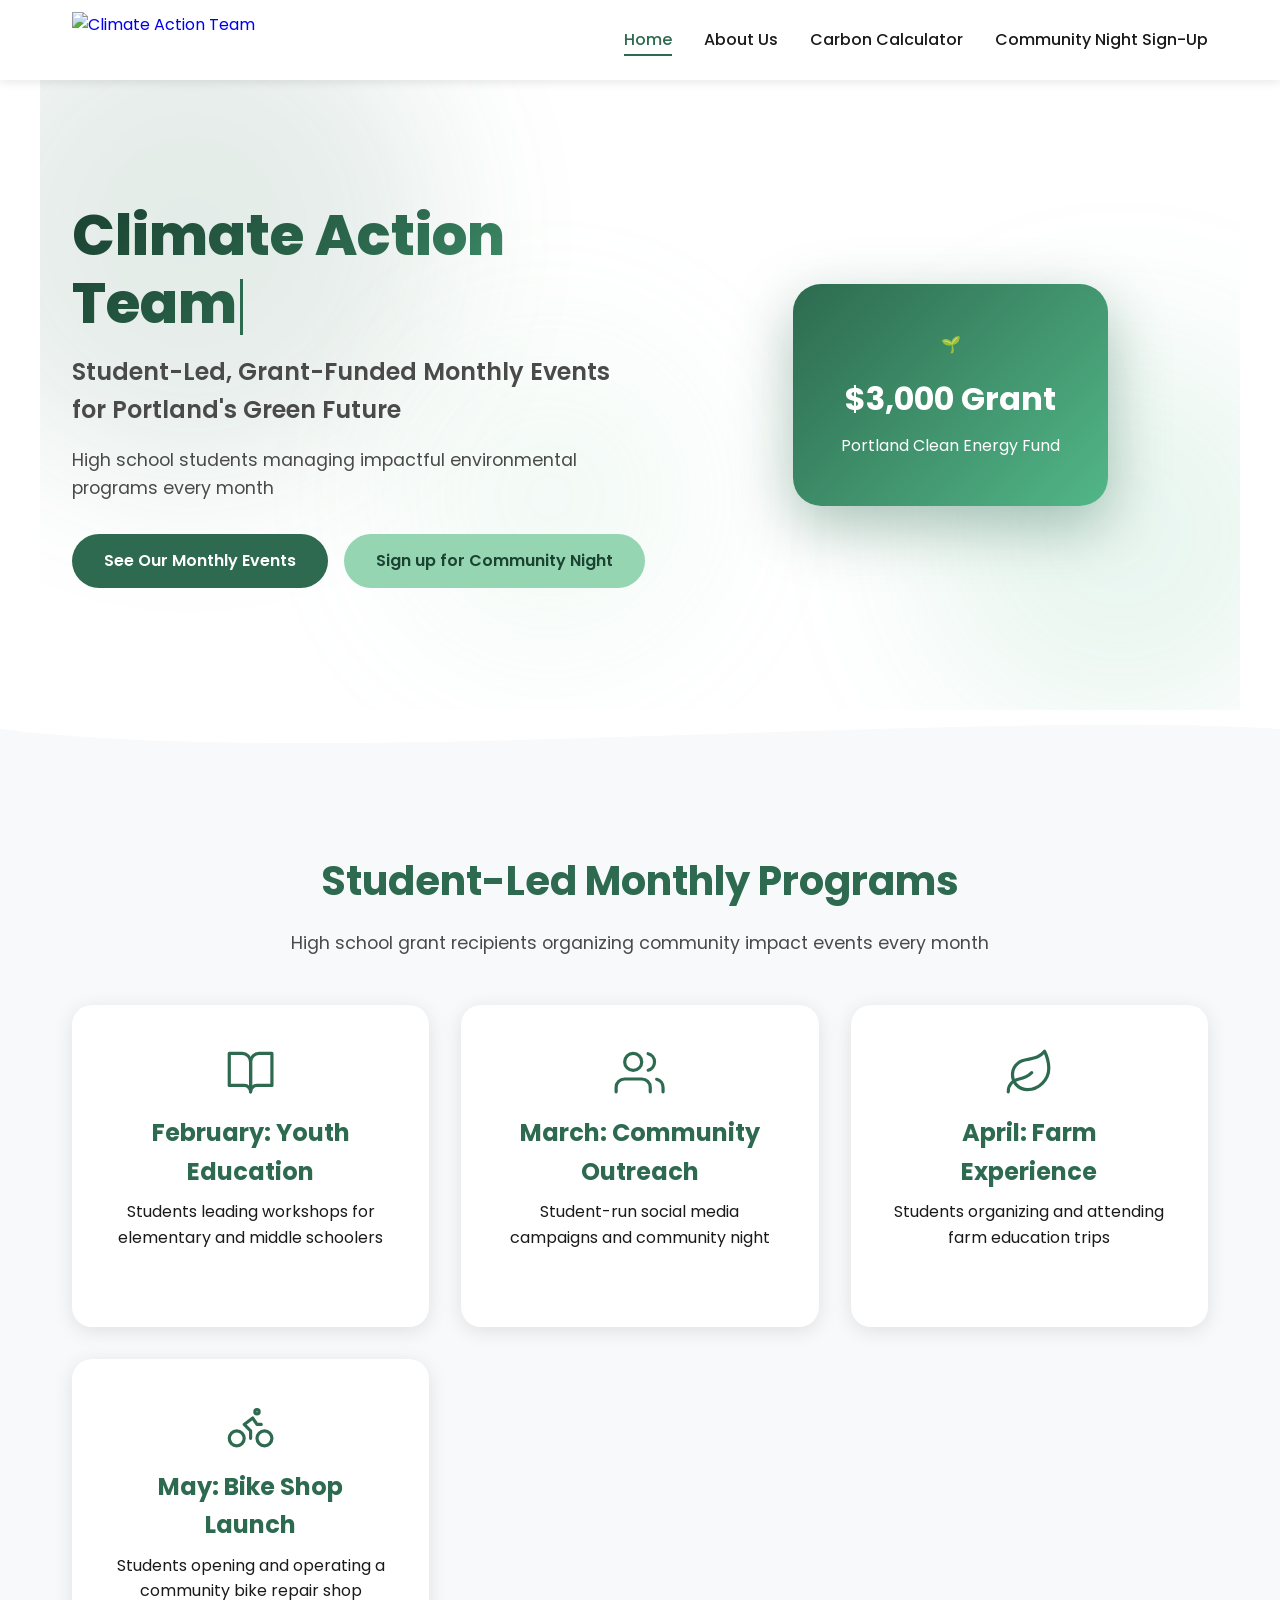
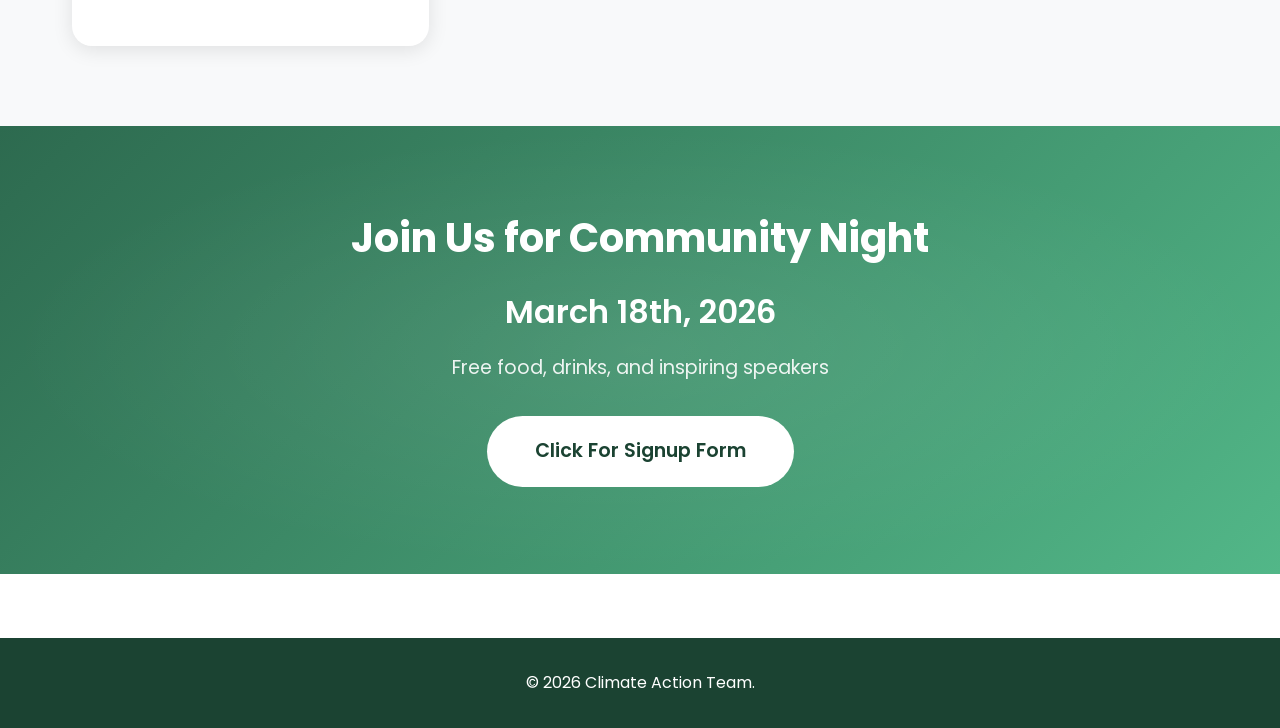
==== index.html @ 764c0b78 "Update index.html" ====
<!DOCTYPE html>
<html lang="en">
<head>
  <meta charset="UTF-8">
  <meta name="viewport" content="width=device-width, initial-scale=1.0">

  <!-- Primary SEO -->
  <title>Climate Action Team (CAT) | Official Website</title>
  <meta name="description" content="Climate Action Team (CAT) is a student-led group running grant-funded monthly programs and events to build a greener future in Portland, Oregon.">
  <link rel="canonical" href="https://cat.cateam.me/">

  <!-- Indexing -->
  <meta name="robots" content="index,follow">

  <!-- Open Graph -->
  <meta property="og:type" content="website">
  <meta property="og:site_name" content="Climate Action Team (CAT)">
  <meta property="og:title" content="Climate Action Team (CAT) | Official Website">
  <meta property="og:description" content="Student-led, grant-funded monthly programs and events to build a greener future in Portland, Oregon.">
  <meta property="og:url" content="https://cat.cateam.me/">
  <!-- Optional: add an image once you have a good social sharing image -->
  <!-- <meta property="og:image" content="https://cat.cateam.me/og-image.png"> -->

  <!-- Twitter -->
  <meta name="twitter:card" content="summary_large_image">
  <meta name="twitter:title" content="Climate Action Team (CAT) | Official Website">
  <meta name="twitter:description" content="Student-led, grant-funded monthly programs and events to build a greener future in Portland, Oregon.">

  <!-- Favicons / CSS -->
  <link rel="icon" type="image/svg+xml" href="favicon.svg">
  <link rel="stylesheet" href="styles.css">

  <!-- Schema.org: Organization + WebSite -->
  <script type="application/ld+json">
  {
    "@context": "https://schema.org",
    "@graph": [
      {
        "@type": "Organization",
        "@id": "https://cat.cateam.me/#organization",
        "name": "Climate Action Team",
        "alternateName": "CAT",
        "url": "https://cat.cateam.me/",
        "email": "info@cateam.tech"
      },
      {
        "@type": "WebSite",
        "@id": "https://cat.cateam.me/#website",
        "url": "https://cat.cateam.me/",
        "name": "Climate Action Team (CAT)",
        "publisher": { "@id": "https://cat.cateam.me/#organization" }
      }
    ]
  }
  </script>
  <meta property="og:image" content="https://cat.cateam.me/og-image.png">
  <meta property="og:image:width" content="1200">
  <meta property="og:image:height" content="630">
  <meta property="og:image:alt" content="Climate Action Team (CAT) – Official Website">
</head>
<body>
    <nav class="navbar">
        <div class="nav-container">
            <a href="index.html" class="logo">
                <img src="Cat Logo.png" alt="Climate Action Team" class="logo-img">
            </a>
            <ul class="nav-menu" id="navMenu">
                <li><a href="index.html" class="active">Home</a></li>
                <li><a href="about.html">About Us</a></li>
                <li><a href="carbon-calculator.html">Carbon Calculator</a></li>
                <li><a href="signup.html">Community Night Sign-Up</a></li>
            </ul>
            <button class="hamburger" id="hamburger" aria-label="Open menu">
                <span></span>
                <span></span>
                <span></span>
            </button>
        </div>
    </nav>

    <!-- Side menu -->
    <div class="side-menu-overlay" id="sideMenuOverlay"></div>
    <div class="side-menu" id="sideMenu">
        <button class="side-menu-close" id="sideMenuClose" aria-label="Close menu">&times;</button>
        <ul class="side-menu-links">
            <li><a href="index.html" class="active">Home</a></li>
            <li><a href="about.html">About Us</a></li>
            <li><a href="carbon-calculator.html">Carbon Calculator</a></li>
            <li><a href="signup.html">Community Night Sign-Up</a></li>
        </ul>
    </div>

    <section class="hero">
        <!-- Animated background blobs contained to hero -->
        <div class="hero-bg">
            <div class="hero-blob hero-blob-1"></div>
            <div class="hero-blob hero-blob-2"></div>
            <div class="hero-blob hero-blob-3"></div>
        </div>
        <div class="hero-content">
            <h1 class="hero-title" id="heroTitle">Climate Action Team</h1>
            <p class="hero-subtitle">Student-Led, Grant-Funded Monthly Events for Portland's Green Future</p>
            <p class="hero-description">High school students managing impactful environmental programs every month</p>
            <div class="hero-buttons">
                <a href="about.html" class="btn btn-primary">See Our Monthly Events</a>
                <a href="signup.html" class="btn btn-secondary">Sign up for Community Night</a>
            </div>
        </div>
        <div class="hero-image">
            <a href="https://www.pps.net/departments/climate-justice/student-climate-projects" target="_blank" rel="noopener noreferrer" class="floating-card">
                <div class="card-icon">🌱</div>
                <h3 id="grantCounter">$10,000 Grant</h3>
                <p>Portland Clean Energy Fund</p>
            </a>
        </div>
    </section>

    <div class="section-wave">
        <svg xmlns="http://www.w3.org/2000/svg" viewBox="0 0 1440 60" preserveAspectRatio="none">
            <path fill="#f8f9fa" d="M0,20 C360,60 1080,0 1440,20 L1440,60 L0,60 Z"/>
        </svg>
    </div>

    <section class="highlights">
        <div class="container">
            <h2 class="reveal">Student-Led Monthly Programs</h2>
            <p class="section-subtitle reveal">High school grant recipients organizing community impact events every month</p>
            <div class="highlights-grid">
                <div class="highlight-card highlight-card--clickable" id="youthEducationCard" role="button" tabindex="0" aria-haspopup="dialog">
                    <div class="highlight-icon">
                        <svg xmlns="http://www.w3.org/2000/svg" viewBox="0 0 24 24" fill="none" stroke="currentColor" stroke-width="1.5" stroke-linecap="round" stroke-linejoin="round">
                            <path d="M2 3h6a4 4 0 0 1 4 4v14a3 3 0 0 0-3-3H2z"/>
                            <path d="M22 3h-6a4 4 0 0 0-4 4v14a3 3 0 0 1 3-3h7z"/>
                        </svg>
                    </div>
                    <h3>February: Youth Education</h3>
                    <p>Students leading workshops for elementary and middle schoolers</p>
                    <span class="learn-more-hint">Learn more →</span>
                </div>
                <div class="highlight-card">
                    <div class="highlight-icon">
                        <svg xmlns="http://www.w3.org/2000/svg" viewBox="0 0 24 24" fill="none" stroke="currentColor" stroke-width="1.5" stroke-linecap="round" stroke-linejoin="round">
                            <path d="M17 21v-2a4 4 0 0 0-4-4H5a4 4 0 0 0-4 4v2"/>
                            <circle cx="9" cy="7" r="4"/>
                            <path d="M23 21v-2a4 4 0 0 0-3-3.87"/>
                            <path d="M16 3.13a4 4 0 0 1 0 7.75"/>
                        </svg>
                    </div>
                    <h3>March: Community Outreach</h3>
                    <p>Student-run social media campaigns and community night</p>
                </div>
                <div class="highlight-card">
                    <div class="highlight-icon">
                        <svg xmlns="http://www.w3.org/2000/svg" viewBox="0 0 24 24" fill="none" stroke="currentColor" stroke-width="1.5" stroke-linecap="round" stroke-linejoin="round">
                            <path d="M11 20A7 7 0 0 1 9.8 6.1C15.5 5 17 4.48 19 2c1 2 2 4.18 2 8 0 5.5-4.78 10-10 10z"/>
                            <path d="M2 21c0-3 1.85-5.36 5.08-6C9.5 14.52 12 13 13 12"/>
                        </svg>
                    </div>
                    <h3>April: Farm Experience</h3>
                    <p>Students organizing and attending farm education trips</p>
                </div>
                <div class="highlight-card">
                    <div class="highlight-icon">
                        <svg xmlns="http://www.w3.org/2000/svg" viewBox="0 0 24 24" fill="none" stroke="currentColor" stroke-width="1.5" stroke-linecap="round" stroke-linejoin="round">
                            <circle cx="18.5" cy="17.5" r="3.5"/>
                            <circle cx="5.5" cy="17.5" r="3.5"/>
                            <circle cx="15" cy="5" r="1"/>
                            <path d="M12 17.5V14l-3-3 4-3 2 3h2"/>
                        </svg>
                    </div>
                    <h3>May: Bike Shop Launch</h3>
                    <p>Students opening and operating a community bike repair shop</p>
                </div>
            </div>
        </div>
    </section>

    <section class="cta-section">
        <div class="container">
            <h2>Join Us for Community Night</h2>
            <p class="cta-date">March 18th, 2026</p>
            <p class="cta-description">Free food, drinks, and inspiring speakers</p>
            <a href="signup.html" class="btn btn-large">Click For Signup Form</a>
        </div>
    </section>

    <footer>
        <div class="container">
            <p>&copy; 2026 Climate Action Team.</p>
        </div>
    </footer>

    <!-- Youth Education Modal -->
    <div class="modal-overlay" id="youthEducationModal" role="dialog" aria-modal="true" aria-labelledby="modalTitle">
        <div class="modal">
            <div class="modal-header">
                <button class="modal-close" id="modalClose" aria-label="Close">&times;</button>
                <div class="modal-icon">
                    <svg xmlns="http://www.w3.org/2000/svg" viewBox="0 0 24 24" fill="none" stroke="currentColor" stroke-width="1.5" stroke-linecap="round" stroke-linejoin="round">
                        <path d="M2 3h6a4 4 0 0 1 4 4v14a3 3 0 0 0-3-3H2z"/>
                        <path d="M22 3h-6a4 4 0 0 0-4 4v14a3 3 0 0 1 3-3h7z"/>
                    </svg>
                </div>
                <h2 id="modalTitle">February: Youth Education</h2>
            </div>
            <div class="modal-body">
                <p>This branch of the CAT club's goal is to spread climate change awareness to the next generation of community members. We aim to inform and empower kids in middle and elementary schools in our area to make real change. Through the months of March to June, a small team of CAT students will travel to as many Grant feeder schools as possible. We will give an interactive presentation written by our students, for students. The CAT is reaching out as much as we can, but if you would like us to come to your school please let us know at <a href="mailto:pdavis3957@student.pps.net">pdavis3957@student.pps.net</a> or <a href="mailto:info@cateam.tech">info@cateam.tech</a></p>
            </div>
        </div>
    </div>
    <script src="script.js"></script>
</body>
</html>
---- styles.css ----
@import url('https://fonts.googleapis.com/css2?family=Poppins:ital,wght@0,300;0,400;0,500;0,600;0,700;0,800;1,400&display=swap');

* {
    margin: 0;
    padding: 0;
    box-sizing: border-box;
}

:root {
    --primary-color: #2d6a4f;
    --primary-dark: #1b4332;
    --primary-light: #40916c;
    --secondary-color: #52b788;
    --accent-color: #95d5b2;
    --text-dark: #1a1a1a;
    --text-light: #4a4a4a;
    --background: #ffffff;
    --background-light: #f8f9fa;
    --border-color: #e0e0e0;
    --shadow: rgba(0, 0, 0, 0.1);
}

html {
    overflow-x: hidden;
}

body {
    font-family: 'Poppins', -apple-system, BlinkMacSystemFont, 'Segoe UI', Roboto, 'Helvetica Neue', Arial, sans-serif;
    color: var(--text-dark);
    line-height: 1.6;
    background: var(--background);
    overflow-x: hidden;
}

/* Navigation */
.navbar {
    background: var(--background);
    box-shadow: 0 2px 10px var(--shadow);
    position: sticky;
    top: 0;
    z-index: 1000;
    transition: box-shadow 0.3s;
}

.navbar.scrolled {
    box-shadow: 0 4px 20px rgba(45, 106, 79, 0.15);
}

.nav-container {
    max-width: 1200px;
    margin: 0 auto;
    padding: 0.75rem 2rem;
    display: flex;
    justify-content: space-between;
    align-items: center;
}

.logo {
    display: flex;
    align-items: center;
    text-decoration: none;
}

.logo-img {
    height: 56px;
    width: auto;
    display: block;
    transform-origin: 50% 65%;
    animation: catWiggle 1.5s ease-in-out;
}

@keyframes catWiggle {
    0%   { transform: rotate(0deg); }
    45%  { transform: rotate(-18deg); }
    100% { transform: rotate(0deg); }
}

.logo h1 {
    display: none;
}

.logo-subtitle {
    display: none;
}

.nav-menu {
    display: flex;
    list-style: none;
    gap: 2rem;
}

.nav-menu a {
    text-decoration: none;
    color: var(--text-dark);
    font-weight: 500;
    transition: color 0.3s;
    position: relative;
}

.nav-menu a::after {
    content: '';
    position: absolute;
    bottom: -5px;
    left: 0;
    width: 0;
    height: 2px;
    background: var(--primary-color);
    transition: width 0.3s;
}

.nav-menu a:hover::after,
.nav-menu a.active::after {
    width: 100%;
}

.nav-menu a.active {
    color: var(--primary-color);
}

/* Hero Section */
.hero {
    max-width: 1200px;
    margin: 0 auto;
    padding: 4rem 2rem;
    display: grid;
    grid-template-columns: 1fr 1fr;
    gap: 3rem;
    align-items: center;
    min-height: 70vh;
    position: relative;
}

.hero-content {
    animation: fadeInUp 0.8s ease-out;
    position: relative;
    z-index: 1;
}

.hero-title {
    font-size: 3.5rem;
    background: linear-gradient(135deg, var(--primary-dark) 0%, var(--primary-color) 50%, var(--secondary-color) 100%);
    -webkit-background-clip: text;
    -webkit-text-fill-color: transparent;
    background-clip: text;
    margin-bottom: 1rem;
    font-weight: 800;
    line-height: 1.2;
    min-height: calc(3.5rem * 1.2 * 2); /* always reserve 2 lines to prevent layout shift during typewriter */
}

.hero-subtitle {
    font-size: 1.5rem;
    color: var(--text-light);
    margin-bottom: 1rem;
    font-weight: 600;
}

.hero-description {
    font-size: 1.1rem;
    color: var(--text-light);
    margin-bottom: 2rem;
}

.hero-buttons {
    display: flex;
    gap: 1rem;
}

.btn {
    padding: 0.875rem 2rem;
    text-decoration: none;
    border-radius: 50px;
    font-weight: 600;
    transition: all 0.3s;
    display: inline-block;
    border: none;
    cursor: pointer;
    font-size: 1rem;
    position: relative;
    overflow: hidden;
    font-family: 'Poppins', sans-serif;
    white-space: nowrap;
}

.btn::after {
    content: '';
    position: absolute;
    top: 0;
    left: -100%;
    width: 60%;
    height: 100%;
    background: linear-gradient(90deg, transparent, rgba(255,255,255,0.25), transparent);
    transition: left 0.5s;
}

.btn:hover::after {
    left: 150%;
}

.btn-primary {
    background: var(--primary-color);
    color: white;
}

.btn-primary:hover {
    background: var(--primary-dark);
    transform: translateY(-2px);
    box-shadow: 0 4px 12px var(--shadow);
}

.btn-secondary {
    background: var(--accent-color);
    color: var(--primary-dark);
}

.btn-secondary:hover {
    background: var(--secondary-color);
    transform: translateY(-2px);
}

.btn-large {
    padding: 1.25rem 3rem;
    font-size: 1.2rem;
}

.cta-section .btn-large {
    background: white;
    color: var(--primary-dark);
}

.cta-section .btn-large:hover {
    background: var(--accent-color);
    transform: translateY(-3px);
    box-shadow: 0 8px 28px rgba(0, 0, 0, 0.2);
}

.hero-image {
    display: flex;
    justify-content: center;
    align-items: center;
    animation: fadeInRight 0.8s ease-out;
    position: relative;
    z-index: 1;
}

.floating-card {
    background: linear-gradient(135deg, var(--primary-color), var(--secondary-color));
    padding: 3rem;
    border-radius: 28px;
    text-align: center;
    color: white;
    box-shadow: 0 20px 60px rgba(45, 106, 79, 0.4);
    animation: float 3s ease-in-out infinite;
    display: block;
    text-decoration: none;
    cursor: pointer;
}

.card-icon {
    margin-bottom: 1rem;
    display: flex;
    justify-content: center;
    align-items: center;
}

.card-icon svg {
    width: 3.5rem;
    height: 3.5rem;
    color: white;
    stroke: white;
}

.floating-card h3 {
    font-size: 2rem;
    margin-bottom: 0.5rem;
}

@keyframes float {
    0%, 100% { transform: translateY(0); }
    50% { transform: translateY(-20px); }
}

@keyframes fadeInUp {
    from {
        opacity: 0;
        transform: translateY(30px);
    }
    to {
        opacity: 1;
        transform: translateY(0);
    }
}

@keyframes fadeInRight {
    from {
        opacity: 0;
        transform: translateX(30px);
    }
    to {
        opacity: 1;
        transform: translateX(0);
    }
}

/* Animated hero background blobs */
.hero-bg {
    position: absolute;
    top: 0;
    left: 0;
    width: 100%;
    height: 100%;
    pointer-events: none;
    z-index: 0;
    overflow: hidden;
}

.hero-blob {
    position: absolute;
    border-radius: 50%;
    filter: blur(80px);
    opacity: 0.12;
    animation: blobDrift ease-in-out infinite;
}

.hero-blob-1 {
    width: 500px;
    height: 500px;
    background: var(--primary-color);
    top: -100px;
    left: -100px;
    animation-duration: 18s;
    animation-delay: 0s;
}

.hero-blob-2 {
    width: 400px;
    height: 400px;
    background: var(--secondary-color);
    top: 40%;
    right: -80px;
    animation-duration: 22s;
    animation-delay: -6s;
}

.hero-blob-3 {
    width: 300px;
    height: 300px;
    background: var(--accent-color);
    bottom: 10%;
    left: 30%;
    animation-duration: 15s;
    animation-delay: -3s;
}

@keyframes blobDrift {
    0%, 100% { transform: translate(0, 0) scale(1); }
    33%       { transform: translate(40px, -30px) scale(1.08); }
    66%       { transform: translate(-20px, 40px) scale(0.95); }
}

/* Typewriter cursor */
.typewriter-cursor {
    display: inline-block;
    width: 3px;
    height: 1em;
    background: var(--primary-color);
    margin-left: 3px;
    vertical-align: middle;
    animation: blink 0.8s step-end infinite;
}

@keyframes blink {
    50% { opacity: 0; }
}

/* Scroll reveal base state for general sections */
.reveal {
    opacity: 0;
    transform: translateY(30px);
    transition: opacity 0.7s ease-out, transform 0.7s ease-out;
}

.reveal.visible {
    opacity: 1;
    transform: translateY(0);
}

/* Stagger delays for cards */
.highlights-grid .highlight-card:nth-child(1) { animation-delay: 0.1s; }
.highlights-grid .highlight-card:nth-child(2) { animation-delay: 0.25s; }
.highlights-grid .highlight-card:nth-child(3) { animation-delay: 0.4s; }
.highlights-grid .highlight-card:nth-child(4) { animation-delay: 0.55s; }

@keyframes cardFadeIn {
    from { opacity: 0; transform: translateY(40px); }
    to   { opacity: 1; transform: translateY(0); }
}

/* Wave divider between sections */
.section-wave {
    line-height: 0;
    overflow: hidden;
    margin-top: -1px;
}

.section-wave svg {
    display: block;
    width: 100%;
    height: 60px;
}

/* Carbon calculator SVG icon styles */
.calc-earth-icon svg,
.result-earth svg {
    width: 4.5rem;
    height: 4.5rem;
}

.calc-earth-icon {
    display: flex;
    justify-content: center;
    margin-bottom: 1rem;
    animation: float 3s ease-in-out infinite;
}

.cat-pill span:first-child svg {
    width: 1.1em;
    height: 1.1em;
    vertical-align: middle;
}

/* Container */
.container {
    max-width: 1200px;
    margin: 0 auto;
    padding: 0 2rem;
}

/* Highlights Section */
.highlights {
    padding: 5rem 0;
    background: var(--background-light);
}

.highlights h2 {
    text-align: center;
    font-size: 2.5rem;
    color: var(--primary-color);
    margin-bottom: 1rem;
}

.section-subtitle {
    text-align: center;
    font-size: 1.1rem;
    color: var(--text-light);
    margin-bottom: 3rem;
    max-width: 700px;
    margin-left: auto;
    margin-right: auto;
}

.highlights-grid {
    display: grid;
    grid-template-columns: repeat(auto-fit, minmax(280px, 1fr));
    gap: 2rem;
}

.highlight-card {
    background: white;
    padding: 2.5rem;
    border-radius: 20px;
    text-align: center;
    box-shadow: 0 4px 20px var(--shadow);
    transition: transform 0.3s, box-shadow 0.3s, border-color 0.3s;
    border: 2px solid transparent;
    animation: cardFadeIn 0.6s ease-out both;
}

.highlight-card:hover {
    transform: translateY(-12px) scale(1.02);
    box-shadow: 0 20px 40px rgba(45, 106, 79, 0.18);
    border-color: var(--secondary-color);
}

.highlight-icon {
    margin-bottom: 1rem;
    display: flex;
    justify-content: center;
    align-items: center;
    transition: transform 0.3s;
}

.highlight-icon svg {
    width: 3.2rem;
    height: 3.2rem;
    color: var(--primary-color);
    stroke: var(--primary-color);
}

.highlight-card:hover .highlight-icon {
    transform: scale(1.2) rotate(-5deg);
    animation: iconBounce 0.5s ease;
}

@keyframes iconBounce {
    0%, 100% { transform: scale(1.2) rotate(-5deg); }
    50% { transform: scale(1.35) rotate(5deg); }
}

.highlight-card h3 {
    color: var(--primary-color);
    font-size: 1.5rem;
    margin-bottom: 0.5rem;
}

/* CTA Section */
.cta-section {
    padding: 5rem 0;
    background: linear-gradient(135deg, var(--primary-color), var(--secondary-color));
    color: white;
    text-align: center;
    position: relative;
    overflow: hidden;
}

.cta-section::before {
    content: '';
    position: absolute;
    inset: 0;
    background: radial-gradient(ellipse at 50% 50%, rgba(255,255,255,0.08) 0%, transparent 70%);
    animation: ctaPulse 4s ease-in-out infinite;
}

@keyframes ctaPulse {
    0%, 100% { transform: scale(1); opacity: 1; }
    50%       { transform: scale(1.15); opacity: 0.5; }
}

.cta-section h2 {
    font-size: 2.5rem;
    margin-bottom: 1rem;
}

.cta-date {
    font-size: 2rem;
    font-weight: 600;
    margin-bottom: 1rem;
}

.cta-description {
    font-size: 1.2rem;
    margin-bottom: 2rem;
    opacity: 0.9;
}

/* About Hero */
.about-hero {
    padding: 4rem 0;
    text-align: center;
    background: var(--background-light);
}

.about-hero h1 {
    font-size: 3rem;
    color: var(--primary-color);
    margin-bottom: 1.5rem;
}

.about-intro {
    font-size: 1.2rem;
    color: var(--text-light);
    max-width: 800px;
    margin: 0 auto;
    line-height: 1.8;
    margin-bottom: 2rem;
}

.student-led-badge {
    text-align: center;
    padding: 1.5rem;
    background: linear-gradient(135deg, var(--primary-color), var(--secondary-color));
    color: white;
    border-radius: 12px;
    font-size: 1.1rem;
    max-width: 700px;
    margin: 0 auto;
    box-shadow: 0 4px 20px var(--shadow);
}

/* Timeline */
.timeline-section {
    padding: 5rem 0;
}

.timeline-section h2 {
    text-align: center;
    font-size: 2.5rem;
    color: var(--primary-color);
    margin-bottom: 1rem;
}

.timeline-intro {
    text-align: center;
    font-size: 1.1rem;
    color: var(--text-light);
    max-width: 700px;
    margin: 0 auto 4rem;
}

.timeline {
    position: relative;
    padding: 2rem 0;
}

.timeline::before {
    content: '';
    position: absolute;
    left: 50%;
    top: 0;
    bottom: 0;
    width: 3px;
    background: var(--accent-color);
    transform: translateX(-50%);
}

.timeline-item {
    display: grid;
    grid-template-columns: 1fr auto 1fr;
    gap: 2rem;
    margin-bottom: 4rem;
    opacity: 0;
    transform: translateY(30px);
    animation: fadeInTimeline 0.6s ease-out forwards;
}

.timeline-item:nth-child(1) { animation-delay: 0.2s; }
.timeline-item:nth-child(2) { animation-delay: 0.4s; }
.timeline-item:nth-child(3) { animation-delay: 0.6s; }
.timeline-item:nth-child(4) { animation-delay: 0.8s; }

@keyframes fadeInTimeline {
    to {
        opacity: 1;
        transform: translateY(0);
    }
}

.timeline-item:nth-child(odd) .timeline-content {
    grid-column: 1;
    text-align: right;
}

.timeline-item:nth-child(even) .timeline-content {
    grid-column: 3;
    text-align: left;
}

.timeline-marker {
    grid-column: 2;
    display: flex;
    justify-content: center;
    align-items: center;
    position: relative;
    z-index: 2;
}

.timeline-icon {
    width: 80px;
    height: 80px;
    background: white;
    border: 4px solid var(--primary-color);
    border-radius: 50%;
    display: flex;
    align-items: center;
    justify-content: center;
    box-shadow: 0 4px 20px var(--shadow);
    transition: transform 0.3s;
}

.timeline-icon svg {
    width: 2.2rem;
    height: 2.2rem;
    color: var(--primary-color);
    stroke: var(--primary-color);
}

.timeline-item:hover .timeline-icon {
    transform: scale(1.1) rotate(5deg);
}

.timeline-content {
    background: white;
    padding: 2rem;
    border-radius: 15px;
    box-shadow: 0 4px 20px var(--shadow);
    transition: transform 0.3s;
}

.timeline-item:hover .timeline-content {
    transform: translateY(-5px);
}

.timeline-date {
    color: var(--primary-color);
    font-weight: 700;
    font-size: 1.1rem;
    margin-bottom: 0.5rem;
}

.timeline-content h3 {
    color: var(--primary-dark);
    font-size: 1.5rem;
    margin-bottom: 1rem;
}

.timeline-content p {
    color: var(--text-light);
    line-height: 1.8;
}

.timeline-tag {
    display: inline-block;
    background: var(--accent-color);
    color: var(--primary-dark);
    padding: 0.5rem 1rem;
    border-radius: 20px;
    font-size: 0.9rem;
    font-weight: 600;
    margin-top: 1rem;
}

/* Mission Section */
.mission-section {
    padding: 5rem 0;
    background: var(--background-light);
}

.mission-content {
    text-align: center;
    max-width: 800px;
    margin: 0 auto;
}

.mission-content h2 {
    font-size: 2.5rem;
    color: var(--primary-color);
    margin-bottom: 1.5rem;
}

.mission-content p {
    font-size: 1.2rem;
    color: var(--text-light);
    line-height: 1.8;
}

.mission-highlight {
    margin-top: 1.5rem;
    padding: 1.5rem;
    background: linear-gradient(135deg, var(--accent-color), var(--secondary-color));
    border-radius: 10px;
    color: var(--primary-dark);
    font-weight: 600;
    font-size: 1.15rem;
}

/* Sign-up Hero */
.signup-hero {
    padding: 4rem 0;
    background: var(--background-light);
    text-align: center;
}

.signup-hero h1 {
    font-size: 3rem;
    color: var(--primary-color);
    margin-bottom: 2rem;
}

.event-details {
    display: flex;
    justify-content: center;
    gap: 3rem;
    flex-wrap: wrap;
    max-width: 900px;
    margin: 0 auto;
}

.event-detail {
    display: flex;
    align-items: center;
    gap: 1rem;
}

.detail-icon {
    display: flex;
    align-items: center;
    justify-content: center;
    width: 3rem;
    height: 3rem;
}

.detail-icon svg {
    width: 2.4rem;
    height: 2.4rem;
    color: var(--primary-color);
    stroke: var(--primary-color);
}

.event-detail strong {
    color: var(--primary-color);
    display: block;
    font-size: 0.9rem;
}

.event-detail p {
    color: var(--text-dark);
    font-size: 1.1rem;
    margin: 0;
}

/* Form Section */
.form-section {
    padding: 5rem 0;
}

/* Google Form Embed */
.form-embed-wrapper {
    max-width: 780px;
    margin: 0 auto;
}

.form-embed-header {
    text-align: center;
    margin-bottom: 2rem;
}

.form-embed-icon {
    font-size: 3rem;
    margin-bottom: 1rem;
    animation: float 3s ease-in-out infinite;
}

.form-embed-header h2 {
    font-size: 2rem;
    font-weight: 700;
    color: var(--primary-color);
    margin-bottom: 0.75rem;
    font-family: 'Poppins', sans-serif;
}

.form-embed-header p {
    font-size: 1.05rem;
    color: var(--text-light);
    line-height: 1.7;
    max-width: 560px;
    margin: 0 auto;
    font-family: 'Poppins', sans-serif;
}

.form-embed-header strong {
    color: var(--primary-dark);
    font-weight: 700;
}

.form-embed-container {
    background: white;
    border-radius: 20px;
    box-shadow: 0 8px 40px rgba(45, 106, 79, 0.12);
    overflow: hidden;
    border: 2px solid var(--accent-color);
    padding: 0.5rem;
}

.form-embed-container iframe {
    display: block;
    width: 100%;
    border: none;
    border-radius: 16px;
}

.form-embed-note {
    text-align: center;
    margin-top: 1.25rem;
    font-size: 0.9rem;
    color: var(--text-light);
    font-family: 'Poppins', sans-serif;
}

.form-embed-note a {
    color: var(--primary-color);
    font-weight: 600;
    text-decoration: none;
    transition: color 0.2s;
}

.form-embed-note a:hover {
    color: var(--primary-dark);
    text-decoration: underline;
}

.form-container {
    display: grid;
    grid-template-columns: 2fr 1fr;
    gap: 4rem;
    max-width: 1000px;
    margin: 0 auto;
}

.signup-form {
    background: white;
    padding: 3rem;
    border-radius: 15px;
    box-shadow: 0 4px 30px var(--shadow);
}

.form-group {
    margin-bottom: 1.5rem;
}

.form-group label {
    display: block;
    color: var(--text-dark);
    font-weight: 600;
    margin-bottom: 0.5rem;
}

.section-label {
    font-size: 1.1rem;
    color: var(--primary-color);
    margin-top: 1rem;
}

.form-help {
    color: var(--text-light);
    font-size: 0.9rem;
    margin-top: 0.5rem;
}

.form-group input[type="text"],
.form-group input[type="email"] {
    width: 100%;
    padding: 0.875rem;
    border: 2px solid var(--border-color);
    border-radius: 8px;
    font-size: 1rem;
    transition: border-color 0.3s;
}

.form-group input:focus {
    outline: none;
    border-color: var(--primary-color);
}

.verification-options {
    margin-top: 1.5rem;
}

.verification-option {
    margin-bottom: 1rem;
}

.verification-option input[type="radio"] {
    display: none;
}

.radio-label {
    display: block;
    padding: 1.25rem;
    border: 2px solid var(--border-color);
    border-radius: 8px;
    cursor: pointer;
    transition: all 0.3s;
}

.verification-option input[type="radio"]:checked + .radio-label {
    border-color: var(--primary-color);
    background: rgba(45, 106, 79, 0.05);
}

.radio-title {
    display: block;
    font-weight: 600;
    color: var(--text-dark);
    margin-bottom: 0.25rem;
}

.radio-description {
    display: block;
    color: var(--text-light);
    font-size: 0.9rem;
}



.divider {
    display: none;
}

.divider::before {
    content: '';
    position: absolute;
    left: 0;
    top: 50%;
    width: 100%;
    height: 1px;
    background: var(--border-color);
}

.divider span {
    background: white;
    padding: 0 1rem;
    color: var(--text-light);
    position: relative;
    z-index: 1;
}

.btn-submit {
    width: 100%;
    margin-top: 2rem;
    font-size: 1.1rem;
    padding: 1.25rem;
}

.error-message {
    background: #fee;
    color: #c33;
    padding: 1rem;
    border-radius: 8px;
    margin-top: 1rem;
    display: none;
}

.success-message {
    background: #efe;
    color: #3a3;
    padding: 1rem;
    border-radius: 8px;
    margin-top: 1rem;
    display: none;
}

.form-info {
    background: var(--background-light);
    padding: 2rem;
    border-radius: 15px;
    height: fit-content;
}

.form-info h3 {
    color: var(--primary-color);
    font-size: 1.5rem;
    margin-bottom: 1rem;
}

.form-info ul {
    list-style: none;
}

.form-info li {
    padding: 0.75rem 0;
    color: var(--text-dark);
    position: relative;
    padding-left: 2rem;
}

.form-info li::before {
    content: '✓';
    position: absolute;
    left: 0;
    color: var(--primary-color);
    font-weight: bold;
    font-size: 1.2rem;
}

/* Carbon Calculator Styles */
.calculator-section {
    margin-bottom: 3rem;
    padding-bottom: 2rem;
    border-bottom: 2px solid var(--border-color);
}

.calculator-section:last-of-type {
    border-bottom: none;
}

.results-section {
    animation: fadeInUp 0.8s ease-out;
}

.results-hero {
    text-align: center;
    margin-bottom: 3rem;
}

.result-card {
    background: var(--background-light);
    padding: 2rem;
    border-radius: 15px;
    text-align: center;
}

.main-result {
    background: linear-gradient(135deg, var(--primary-color), var(--secondary-color));
    color: white;
    padding: 3rem;
}

.result-icon {
    font-size: 4rem;
    margin-bottom: 1rem;
}

.main-result h3 {
    font-size: 1.5rem;
    margin-bottom: 1rem;
    opacity: 0.95;
}

.result-value {
    font-size: 4rem;
    font-weight: 700;
    margin: 1rem 0;
}

.result-unit {
    font-size: 1.2rem;
    opacity: 0.9;
}

.results-grid {
    display: grid;
    grid-template-columns: repeat(auto-fit, minmax(200px, 1fr));
    gap: 1.5rem;
    margin-bottom: 3rem;
}

.comparison-value {
    font-size: 2.5rem;
    font-weight: 700;
    color: var(--primary-color);
    margin: 0.5rem 0;
}

.result-card h4 {
    color: var(--text-dark);
    margin-bottom: 0.5rem;
}

.result-card p {
    color: var(--text-light);
    font-size: 0.9rem;
}

.breakdown-section {
    margin-bottom: 3rem;
    padding: 2rem;
    background: var(--background-light);
    border-radius: 15px;
}

.breakdown-grid {
    display: grid;
    gap: 1.5rem;
}

.breakdown-item {
    display: grid;
    grid-template-columns: 150px 1fr 100px;
    gap: 1rem;
    align-items: center;
}

.breakdown-label {
    font-weight: 600;
    color: var(--text-dark);
}

.breakdown-bar {
    background: var(--border-color);
    height: 30px;
    border-radius: 15px;
    overflow: hidden;
}

.breakdown-fill {
    height: 100%;
    background: linear-gradient(90deg, var(--primary-color), var(--secondary-color));
    transition: width 1s ease-out;
    border-radius: 15px;
}

.breakdown-value {
    text-align: right;
    font-weight: 600;
    color: var(--primary-color);
}

.tips-section {
    margin-bottom: 3rem;
}

.tips-grid {
    display: grid;
    grid-template-columns: repeat(auto-fit, minmax(280px, 1fr));
    gap: 1.5rem;
}

.tip-card {
    background: white;
    padding: 1.5rem;
    border-radius: 12px;
    border: 2px solid var(--border-color);
    transition: all 0.3s;
}

.tip-card:hover {
    transform: translateY(-5px);
    border-color: var(--primary-color);
    box-shadow: 0 4px 20px var(--shadow);
}

.tip-icon {
    font-size: 2.5rem;
    margin-bottom: 0.75rem;
}

.tip-card h4 {
    color: var(--primary-color);
    margin-bottom: 0.5rem;
    font-size: 1.1rem;
}

.tip-card p {
    color: var(--text-light);
    font-size: 0.95rem;
    line-height: 1.6;
}

.co2-cloud-section {
    background: var(--background-light);
    padding: 2rem;
    border-radius: 15px;
    text-align: center;
}

.co2-cloud-section h3 {
    margin-bottom: 1rem;
}

.co2-cloud-section p {
    color: var(--text-light);
    max-width: 600px;
    margin: 0 auto 1rem;
}

/* Clickable highlight card */
.highlight-card--clickable {
    cursor: pointer;
    position: relative;
}

.highlight-card--clickable .learn-more-hint {
    display: inline-block;
    margin-top: 0.75rem;
    font-size: 0.85rem;
    font-weight: 600;
    color: var(--primary-color);
    opacity: 0;
    transition: opacity 0.3s;
}

.highlight-card--clickable:hover .learn-more-hint,
.highlight-card--clickable:focus-visible .learn-more-hint {
    opacity: 1;
}

.highlight-card--clickable:focus-visible {
    outline: 3px solid var(--primary-color);
    outline-offset: 2px;
}

/* Prevent body scroll when modal is open */
body.modal-open {
    overflow: hidden;
}

/* Modal overlay */
.modal-overlay {
    display: none;
    position: fixed;
    top: 0;
    left: 0;
    right: 0;
    bottom: 0;
    background: rgba(0, 0, 0, 0.6);
    backdrop-filter: blur(4px);
    -webkit-backdrop-filter: blur(4px);
    z-index: 2000;
    justify-content: center;
    align-items: center;
    padding: 1.5rem;
}

.modal-overlay.is-open {
    display: flex;
}

.modal {
    background: white;
    border-radius: 20px;
    max-width: 560px;
    width: 100%;
    box-shadow: 0 20px 60px rgba(0, 0, 0, 0.3);
    overflow: visible;
    animation: modalIn 0.3s cubic-bezier(0.34, 1.56, 0.64, 1);
    max-height: 90vh;
    overflow-y: auto;
}

@keyframes modalIn {
    from { opacity: 0; transform: scale(0.88) translateY(20px); }
    to   { opacity: 1; transform: scale(1) translateY(0); }
}

.modal-header {
    background: linear-gradient(135deg, var(--primary-dark), var(--primary-color));
    color: white;
    padding: 2rem 2rem 1.5rem;
    text-align: center;
    position: relative;
}

.modal-close {
    position: absolute;
    top: 1rem;
    right: 1rem;
    background: rgba(255, 255, 255, 0.2);
    border: none;
    color: white;
    font-size: 1.4rem;
    width: 2rem;
    height: 2rem;
    border-radius: 50%;
    cursor: pointer;
    display: flex;
    align-items: center;
    justify-content: center;
    transition: background 0.2s;
    line-height: 1;
}

.modal-close:hover {
    background: rgba(255, 255, 255, 0.35);
}

.modal-icon {
    position: relative;
    animation: modalSlideIn 0.35s cubic-bezier(0.34, 1.56, 0.64, 1);
    display: flex;
    justify-content: center;
    align-items: center;
    margin-bottom: 0.75rem;
}

.modal-icon svg {
    width: 3.5rem;
    height: 3.5rem;
    color: white;
    stroke: white;
}

@keyframes modalSlideIn {
    from {
        opacity: 0;
        transform: scale(0.88) translateY(-24px);
    }
    to {
        opacity: 1;
        transform: scale(1) translateY(0);
    }
}

.modal-header {
    background: linear-gradient(135deg, var(--primary-color), var(--secondary-color));
    padding: 2.5rem 2.5rem 2rem;
    text-align: center;
    color: white;
    position: relative;
}

.modal-header h2 {
    font-size: 1.4rem;
    font-weight: 700;
    font-size: 1.6rem;
    font-weight: 700;
    color: white;
    margin: 0;
}

.modal-body {
    padding: 1.75rem 2rem 2rem;
    padding: 2rem 2.5rem 2.5rem;
}

.modal-body p {
    color: var(--text-light);
    line-height: 1.75;
    line-height: 1.85;
    font-size: 1rem;
    margin: 0;
}

.modal-body a {
    color: var(--primary-color);
    font-weight: 600;
    text-decoration: none;
}

.modal-body a:hover {
    text-decoration: underline;
}

.modal-close {
    position: absolute;
    top: 0.875rem;
    right: 0.875rem;
    background: rgba(255, 255, 255, 0.2);
    border: none;
    font-size: 1.4rem;
    line-height: 1;
    cursor: pointer;
    color: white;
    width: 36px;
    height: 36px;
    border-radius: 50%;
    display: flex;
    align-items: center;
    justify-content: center;
    transition: background 0.2s, transform 0.2s;
    flex-shrink: 0;
}

.modal-close:hover {
    background: rgba(255, 255, 255, 0.35);
    transform: scale(1.1);
}

.modal-close:focus-visible {
    outline: 2px solid white;
    outline-offset: 2px;
}

/* Footer */
footer {
    background: var(--primary-dark);
    color: white;
    text-align: center;
    padding: 2rem 0;
    margin-top: 4rem;
}

/* Responsive Design */
@media (max-width: 968px) {
    .hero {
        grid-template-columns: 1fr;
        text-align: center;
    }

    .hero-title {
        font-size: 2.5rem;
    }

    .hero-buttons {
        justify-content: center;
    }

    .timeline::before {
        left: 40px;
    }

    .timeline-item {
        grid-template-columns: auto 1fr;
        gap: 2rem;
    }

    .timeline-item .timeline-content {
        grid-column: 2 !important;
        text-align: left !important;
    }

    .timeline-marker {
        grid-column: 1;
    }

    .form-container {
        grid-template-columns: 1fr;
    }

    .nav-menu {
        gap: 1rem;
        font-size: 0.9rem;
    }

    .event-details {
        flex-direction: column;
        gap: 1.5rem;
    }
}

@media (max-width: 600px) {
    .hero-title {
        font-size: 2rem;
        min-height: unset; /* removes the big blank space on mobile */
    }

    .hero-subtitle {
        font-size: 1.2rem;
    }

    .hero-description {
        font-size: 1rem;
    }

    .hero-buttons {
        flex-direction: column;
        align-items: center;
    }

    .btn {
        width: 100%;
        text-align: center;
    }

    .floating-card {
        padding: 1.75rem;
    }

    .floating-card h3 {
        font-size: 1.5rem;
    }

    .nav-container {
        padding: 0.75rem 1rem;
    }

    .signup-form {
        padding: 1.5rem;
    }

    .timeline-icon {
        width: 60px;
        height: 60px;
        font-size: 1.5rem;
    }

    .highlights h2,
    .cta-section h2,
    .mission-content h2 {
        font-size: 1.8rem;
    }

    .cta-date {
        font-size: 1.5rem;
    }

    .container {
        padding: 0 1rem;
    }
}

/* =========================================================
   CARBON CALCULATOR – REDESIGNED QUIZ STYLES
   ========================================================= */

/* --- Hero --- */
.calc-hero {
    background: linear-gradient(135deg, var(--primary-dark) 0%, var(--primary-color) 55%, var(--secondary-color) 100%);
    color: white;
    padding: 5rem 0 4rem;
    text-align: center;
    position: relative;
    overflow: hidden;
    min-height: 420px;
    display: flex;
    align-items: center;
}

.calc-particles {
    position: absolute;
    inset: 0;
    pointer-events: none;
}

.particle {
    position: absolute;
    border-radius: 50%;
    background: rgba(255, 255, 255, 0.15);
    animation: floatParticle linear infinite;
}
.p1 { width: 60px; height: 60px; top: 10%; left: 5%;  animation-duration: 12s; animation-delay: 0s; }
.p2 { width: 30px; height: 30px; top: 60%; left: 12%; animation-duration: 9s;  animation-delay: 1s; }
.p3 { width: 80px; height: 80px; top: 20%; left: 80%; animation-duration: 15s; animation-delay: 2s; }
.p4 { width: 20px; height: 20px; top: 70%; left: 75%; animation-duration: 8s;  animation-delay: 0.5s; }
.p5 { width: 50px; height: 50px; top: 40%; left: 45%; animation-duration: 11s; animation-delay: 3s; }
.p6 { width: 35px; height: 35px; top: 80%; left: 55%; animation-duration: 10s; animation-delay: 1.5s; }

@keyframes floatParticle {
    0%   { transform: translateY(0)   rotate(0deg);   opacity: 0.6; }
    50%  { transform: translateY(-40px) rotate(180deg); opacity: 0.3; }
    100% { transform: translateY(0)   rotate(360deg); opacity: 0.6; }
}

.calc-hero-inner {
    position: relative;
    z-index: 2;
    max-width: 680px;
    margin: 0 auto;
    animation: fadeInUp 0.8s ease-out;
}

.calc-earth-icon {
    font-size: 4.5rem;
    display: block;
    margin-bottom: 1rem;
    animation: float 3s ease-in-out infinite;
}

.calc-hero-inner h1 {
    font-size: 2.8rem;
    font-weight: 800;
    margin-bottom: 1rem;
    line-height: 1.2;
}

.calc-hero-inner p {
    font-size: 1.15rem;
    opacity: 0.92;
    margin-bottom: 1.5rem;
    line-height: 1.7;
}

.calc-hero-badges {
    display: flex;
    flex-wrap: wrap;
    justify-content: center;
    gap: 0.75rem;
    margin-bottom: 2rem;
}

.hero-badge {
    background: rgba(255,255,255,0.2);
    border: 1px solid rgba(255,255,255,0.35);
    padding: 0.45rem 1.1rem;
    border-radius: 50px;
    font-size: 0.9rem;
    font-weight: 500;
    backdrop-filter: blur(6px);
}

.btn-hero {
    background: white;
    color: var(--primary-dark);
    font-size: 1.15rem;
    font-weight: 700;
    padding: 1rem 2.8rem;
    border-radius: 50px;
    border: none;
    cursor: pointer;
    box-shadow: 0 6px 24px rgba(0,0,0,0.18);
    transition: all 0.3s;
}
.btn-hero:hover {
    transform: translateY(-3px);
    box-shadow: 0 10px 30px rgba(0,0,0,0.25);
}

/* --- Quiz Shell --- */
.quiz-shell {
    background: #f4f7f5;
    min-height: 100vh;
    padding-bottom: 4rem;
}

.quiz-wrap {
    max-width: 820px;
    margin: 0 auto;
    padding: 0 1.5rem;
}

/* --- Top bar --- */
.quiz-topbar {
    display: flex;
    justify-content: space-between;
    align-items: center;
    padding: 1.25rem 0 0.5rem;
    flex-wrap: wrap;
    gap: 0.75rem;
}

.quiz-cats {
    display: flex;
    gap: 0.5rem;
    flex-wrap: wrap;
}

.cat-pill {
    display: flex;
    align-items: center;
    gap: 0.3rem;
    padding: 0.4rem 0.9rem;
    border-radius: 50px;
    font-size: 0.82rem;
    font-weight: 600;
    background: #e2ece7;
    color: var(--text-light);
    transition: all 0.3s;
    border: 2px solid transparent;
}

.cat-pill.active {
    background: var(--primary-color);
    color: white;
    border-color: var(--primary-dark);
}

.cat-pill.done {
    background: var(--secondary-color);
    color: white;
    opacity: 0.7;
}

.cat-pill-label { display: inline; }

/* --- Progress bar --- */
.quiz-prog-track {
    height: 6px;
    background: #d8e8df;
    border-radius: 3px;
    overflow: hidden;
    margin: 0.75rem 0;
}

.quiz-prog-fill {
    height: 100%;
    background: linear-gradient(90deg, var(--primary-color), var(--secondary-color));
    border-radius: 3px;
    transition: width 0.5s cubic-bezier(0.4, 0, 0.2, 1);
}

/* --- Step label --- */
.quiz-step-row {
    text-align: right;
    margin-bottom: 0.25rem;
}
.quiz-step-label {
    font-size: 0.85rem;
    color: var(--text-light);
    font-weight: 500;
}

/* --- Live counter --- */
.live-counter {
    background: white;
    border: 2px solid var(--accent-color);
    border-radius: 12px;
    padding: 0.5rem 1.1rem;
    text-align: center;
    transition: opacity 0.5s;
    min-width: 140px;
}
.live-counter-label {
    font-size: 0.72rem;
    color: var(--text-light);
    font-weight: 600;
    text-transform: uppercase;
    letter-spacing: 0.05em;
}
.live-counter-value {
    font-size: 1.3rem;
    font-weight: 800;
    color: var(--primary-color);
    line-height: 1.2;
}
.live-unit {
    font-size: 0.75rem;
    font-weight: 500;
    color: var(--text-light);
}

/* --- Question area --- */
.question-area {
    position: relative;
    min-height: 380px;
    overflow: hidden;
}

/* --- Question panel animations --- */
.q-panel {
    width: 100%;
}

.q-panel.enter-right {
    animation: qSlideInRight 0.38s cubic-bezier(0.4, 0, 0.2, 1) forwards;
}
.q-panel.enter-left {
    animation: qSlideInLeft 0.38s cubic-bezier(0.4, 0, 0.2, 1) forwards;
}
.q-panel.exit-left {
    position: absolute;
    top: 0; left: 0;
    animation: qSlideOutLeft 0.35s cubic-bezier(0.4, 0, 0.2, 1) forwards;
    pointer-events: none;
}
.q-panel.exit-right {
    position: absolute;
    top: 0; left: 0;
    animation: qSlideOutRight 0.35s cubic-bezier(0.4, 0, 0.2, 1) forwards;
    pointer-events: none;
}

@keyframes qSlideInRight {
    from { opacity: 0; transform: translateX(70px); }
    to   { opacity: 1; transform: translateX(0); }
}
@keyframes qSlideInLeft {
    from { opacity: 0; transform: translateX(-70px); }
    to   { opacity: 1; transform: translateX(0); }
}
@keyframes qSlideOutLeft {
    from { opacity: 1; transform: translateX(0); }
    to   { opacity: 0; transform: translateX(-70px); }
}
@keyframes qSlideOutRight {
    from { opacity: 1; transform: translateX(0); }
    to   { opacity: 0; transform: translateX(70px); }
}

/* --- Category label inside question --- */
.q-cat-tag {
    display: inline-flex;
    align-items: center;
    gap: 0.35rem;
    background: var(--accent-color);
    color: var(--primary-dark);
    font-size: 0.8rem;
    font-weight: 700;
    padding: 0.3rem 0.9rem;
    border-radius: 50px;
    margin-bottom: 1.25rem;
    text-transform: uppercase;
    letter-spacing: 0.05em;
}

/* --- Question text --- */
.q-question {
    font-size: 1.75rem;
    font-weight: 700;
    color: var(--primary-dark);
    line-height: 1.35;
    margin-bottom: 0.5rem;
    text-align: center;
}

.q-sub {
    font-size: 1rem;
    color: var(--text-light);
    margin-bottom: 1.75rem;
    text-align: center;
}

/* --- Cards grid --- */
.q-cards-grid {
    display: grid;
    gap: 0.85rem;
    margin-top: 0.5rem;
}

.q-cards-grid.g-2  { grid-template-columns: repeat(2, 1fr); }
.q-cards-grid.g-3  { grid-template-columns: repeat(3, 1fr); }
.q-cards-grid.g-4  { grid-template-columns: repeat(4, 1fr); }
.q-cards-grid.g-auto { grid-template-columns: repeat(auto-fit, minmax(130px, 1fr)); }

.q-card {
    background: white;
    border: 2.5px solid #e0e8e4;
    border-radius: 16px;
    padding: 1.15rem 0.75rem;
    cursor: pointer;
    text-align: center;
    transition: all 0.22s cubic-bezier(0.4, 0, 0.2, 1);
    display: flex;
    flex-direction: column;
    align-items: center;
    gap: 0.35rem;
    box-shadow: 0 2px 8px rgba(0,0,0,0.05);
    user-select: none;
}

.q-card:hover {
    border-color: var(--primary-light);
    background: #f0f7f3;
    transform: translateY(-3px);
    box-shadow: 0 6px 20px rgba(45,106,79,0.15);
}

.q-card.selected {
    background: linear-gradient(135deg, var(--primary-color), var(--primary-light));
    border-color: var(--primary-color);
    color: white;
    transform: translateY(-3px);
    box-shadow: 0 8px 24px rgba(45,106,79,0.35);
}

.q-card-icon {
    font-size: 2.2rem;
    line-height: 1;
    display: block;
}

.q-card-label {
    font-size: 0.92rem;
    font-weight: 700;
    line-height: 1.3;
    color: var(--text-dark);
}

.q-card.selected .q-card-label {
    color: white;
}

.q-card-sub {
    font-size: 0.75rem;
    color: var(--text-light);
    line-height: 1.3;
}

.q-card.selected .q-card-sub {
    color: rgba(255,255,255,0.85);
}

/* --- Number input --- */
.q-number-wrap {
    display: flex;
    flex-direction: column;
    align-items: center;
    gap: 1rem;
    padding: 1rem 0;
}

.q-number-row {
    display: flex;
    align-items: center;
    gap: 0.75rem;
    background: white;
    border: 2.5px solid #d0e4da;
    border-radius: 16px;
    padding: 0.75rem 1.5rem;
    box-shadow: 0 4px 16px rgba(0,0,0,0.07);
    transition: border-color 0.25s;
}

.q-number-row:focus-within {
    border-color: var(--primary-color);
    box-shadow: 0 4px 20px rgba(45,106,79,0.18);
}

.q-number-input {
    border: none;
    outline: none;
    font-size: 2.2rem;
    font-weight: 700;
    width: 140px;
    text-align: center;
    color: var(--primary-dark);
    background: transparent;
}

/* Chrome/Safari spinner removal */
.q-number-input::-webkit-outer-spin-button,
.q-number-input::-webkit-inner-spin-button { -webkit-appearance: none; }
.q-number-input[type=number] { appearance: textfield; -moz-appearance: textfield; }

.q-number-unit {
    font-size: 1rem;
    font-weight: 600;
    color: var(--text-light);
    white-space: nowrap;
}

.q-number-hint {
    font-size: 0.88rem;
    color: var(--text-light);
    text-align: center;
    max-width: 400px;
    line-height: 1.5;
}

.btn-quiz-continue {
    background: var(--primary-color);
    color: white;
    border: none;
    border-radius: 50px;
    padding: 0.9rem 2.5rem;
    font-size: 1.05rem;
    font-weight: 700;
    cursor: pointer;
    transition: all 0.25s;
    box-shadow: 0 4px 16px rgba(45,106,79,0.3);
}
.btn-quiz-continue:hover {
    background: var(--primary-dark);
    transform: translateY(-2px);
    box-shadow: 0 6px 20px rgba(45,106,79,0.4);
}

/* --- Back button --- */
.quiz-back-row {
    margin-top: 1.5rem;
    display: flex;
    justify-content: flex-start;
}

.btn-quiz-back {
    background: none;
    border: 2px solid #c8ddd4;
    color: var(--text-light);
    border-radius: 50px;
    padding: 0.55rem 1.4rem;
    font-size: 0.9rem;
    font-weight: 600;
    cursor: pointer;
    transition: all 0.25s;
}
.btn-quiz-back:hover {
    border-color: var(--primary-color);
    color: var(--primary-color);
}

/* =========================================================
   RESULTS SECTION
   ========================================================= */
.results-shell {
    padding: 3rem 0 5rem;
    background: var(--background-light);
}

.results-container {
    background: white;
    border-radius: 20px;
    box-shadow: 0 8px 40px rgba(0,0,0,0.1);
    overflow: hidden;
    padding: 0;
    animation: fadeInUp 0.7s ease-out;
}

.results-header {
    background: linear-gradient(135deg, var(--primary-dark), var(--primary-color), var(--secondary-color));
    color: white;
    text-align: center;
    padding: 3.5rem 2rem 2.5rem;
}

.result-earth {
    font-size: 5rem;
    display: block;
    margin-bottom: 0.75rem;
    animation: float 3s ease-in-out infinite;
}

.results-header h2 {
    font-size: 1.6rem;
    opacity: 0.95;
    margin-bottom: 1.25rem;
    font-weight: 600;
}

.result-total-wrap {
    display: inline-block;
}

.result-total-number {
    font-size: 5.5rem;
    font-weight: 900;
    line-height: 1;
    text-shadow: 0 4px 16px rgba(0,0,0,0.2);
}

.result-total-unit {
    font-size: 1.1rem;
    opacity: 0.88;
    margin-top: 0.25rem;
}

.result-rating-badge {
    display: inline-block;
    margin-top: 1.25rem;
    padding: 0.5rem 1.75rem;
    border-radius: 50px;
    font-size: 1rem;
    font-weight: 800;
    background: rgba(255,255,255,0.25);
    border: 2px solid rgba(255,255,255,0.5);
    letter-spacing: 0.04em;
}

/* --- Comparison gauge --- */
.comparison-section {
    padding: 2.5rem 2.5rem 1.5rem;
}

.comparison-section h3,
.breakdown-section h3,
.tips-section h3 {
    font-size: 1.35rem;
    color: var(--primary-dark);
    margin-bottom: 1.5rem;
    font-weight: 700;
}

.comparison-gauge {
    background: var(--background-light);
    border-radius: 16px;
    padding: 1.5rem;
}

.gauge-scale-labels {
    display: flex;
    justify-content: space-between;
    font-size: 0.78rem;
    color: var(--text-light);
    font-weight: 600;
    margin-bottom: 0.4rem;
    padding: 0 1px;
}

.gauge-track {
    height: 28px;
    border-radius: 14px;
    display: flex;
    overflow: visible;
    position: relative;
    margin-bottom: 1rem;
}

.gauge-zone {
    height: 100%;
}
.gauge-zone:first-child { border-radius: 14px 0 0 14px; }
.gauge-zone:last-child  { border-radius: 0 14px 14px 0; }
.gauge-zone.green  { background: #22c55e; }
.gauge-zone.yellow { background: #84cc16; }
.gauge-zone.orange { background: #f59e0b; }
.gauge-zone.red    { background: #ef4444; }

.gauge-marker {
    position: absolute;
    top: -8px;
    transform: translateX(-50%);
    transition: left 1.2s cubic-bezier(0.4, 0, 0.2, 1);
    text-align: center;
    z-index: 2;
}

.gauge-arrow {
    font-size: 1.4rem;
    color: var(--primary-dark);
    line-height: 1;
    filter: drop-shadow(0 2px 4px rgba(0,0,0,0.3));
}

.gauge-marker-label {
    font-size: 0.75rem;
    font-weight: 800;
    color: var(--primary-dark);
    background: white;
    padding: 0.15rem 0.5rem;
    border-radius: 8px;
    box-shadow: 0 2px 8px rgba(0,0,0,0.15);
    white-space: nowrap;
    margin-top: 0.2rem;
}

.gauge-legend {
    display: flex;
    flex-wrap: wrap;
    gap: 1rem;
    font-size: 0.85rem;
    font-weight: 600;
    color: var(--text-dark);
}

.legend-item.green  { color: #15803d; }
.legend-item.blue   { color: #2563eb; }
.legend-item.orange { color: #d97706; }

/* --- Comparison cards grid --- */
.comparison-cards-grid {
    display: grid;
    grid-template-columns: repeat(4, 1fr);
    gap: 1rem;
    padding: 0 2.5rem 2rem;
}

.comparison-card {
    background: var(--background-light);
    border-radius: 14px;
    padding: 1.5rem 1rem;
    text-align: center;
    border: 2px solid transparent;
    transition: all 0.3s;
}

.comparison-card:hover {
    transform: translateY(-4px);
    box-shadow: 0 6px 20px rgba(0,0,0,0.1);
}

.highlight-card-result {
    background: linear-gradient(135deg, #e8f5ee, #d1eedd);
    border-color: var(--primary-light);
}

.comp-icon { font-size: 2rem; margin-bottom: 0.4rem; }

.comp-label {
    font-size: 0.78rem;
    color: var(--text-light);
    font-weight: 600;
    text-transform: uppercase;
    letter-spacing: 0.06em;
    margin-bottom: 0.35rem;
}

.comp-value {
    font-size: 1.9rem;
    font-weight: 800;
    color: var(--primary-dark);
    line-height: 1.1;
}
.comp-value span {
    font-size: 0.75rem;
    font-weight: 500;
    color: var(--text-light);
    display: block;
}

/* --- Breakdown bars --- */
.breakdown-section {
    padding: 2rem 2.5rem 2.5rem;
    background: var(--background-light);
}

.breakdown-grid { display: grid; gap: 1.25rem; }

.breakdown-item {
    display: grid;
    grid-template-columns: 160px 1fr;
    gap: 1rem;
    align-items: center;
}

.breakdown-label {
    font-weight: 700;
    color: var(--text-dark);
    font-size: 0.95rem;
}

.breakdown-bar-wrap {
    display: grid;
    grid-template-columns: 1fr 90px;
    gap: 0.75rem;
    align-items: center;
}

.breakdown-bar-bg {
    height: 24px;
    background: #d8e8df;
    border-radius: 12px;
    overflow: hidden;
}

.breakdown-bar-fill {
    height: 100%;
    background: linear-gradient(90deg, var(--primary-color), var(--secondary-color));
    border-radius: 12px;
    transition: width 1.2s cubic-bezier(0.4, 0, 0.2, 1);
}

.breakdown-value {
    font-weight: 700;
    color: var(--primary-color);
    font-size: 0.9rem;
    text-align: right;
}

/* --- Tips --- */
.tips-section {
    padding: 2.5rem 2.5rem 1.5rem;
}

.tips-grid {
    display: grid;
    grid-template-columns: repeat(auto-fit, minmax(260px, 1fr));
    gap: 1.25rem;
}

.tip-card {
    background: white;
    border: 2px solid #e0ebe5;
    border-radius: 14px;
    padding: 1.5rem;
    transition: all 0.3s;
}

.tip-card:hover {
    transform: translateY(-4px);
    border-color: var(--primary-light);
    box-shadow: 0 6px 20px rgba(45,106,79,0.12);
}

.tip-icon { font-size: 2.2rem; margin-bottom: 0.6rem; }

.tip-card h4 {
    color: var(--primary-color);
    margin-bottom: 0.4rem;
    font-size: 1rem;
}

.tip-card p {
    color: var(--text-light);
    font-size: 0.9rem;
    line-height: 1.6;
}

/* --- CO2 cloud & footer --- */
.co2-cloud-section {
    background: linear-gradient(135deg, #e8f5ee, #d4ede0);
    padding: 2rem 2.5rem;
    text-align: center;
}
.co2-cloud-section h3 { color: var(--primary-dark); margin-bottom: 0.75rem; }
.co2-cloud-section p  { color: var(--text-light); margin-bottom: 1.25rem; font-size: 0.95rem; }

.results-footer {
    padding: 2rem 2.5rem;
    text-align: center;
}

/* =========================================================
   RESPONSIVE
   ========================================================= */
@media (max-width: 720px) {
    .calc-hero-inner h1 { font-size: 2rem; }
    .q-question { font-size: 1.35rem; }
    .q-cards-grid.g-4  { grid-template-columns: repeat(2, 1fr); }
    .q-cards-grid.g-3  { grid-template-columns: repeat(2, 1fr); }
    .comparison-cards-grid { grid-template-columns: repeat(2, 1fr); }
    .breakdown-item { grid-template-columns: 1fr; gap: 0.4rem; }
    .breakdown-bar-wrap { grid-template-columns: 1fr 80px; }
    .cat-pill-label { display: none; }
    .comparison-section, .breakdown-section, .tips-section,
    .co2-cloud-section, .results-footer { padding-left: 1.25rem; padding-right: 1.25rem; }
}

@media (max-width: 480px) {
    .q-cards-grid.g-2  { grid-template-columns: 1fr; }
    .q-cards-grid.g-3  { grid-template-columns: repeat(2, 1fr); }
    .comparison-cards-grid { grid-template-columns: repeat(2, 1fr); }
    .result-total-number { font-size: 4rem; }
}

@media (prefers-reduced-motion: reduce) {
    .modal {
        animation: none;
    }
}

/* =========================================================
   HAMBURGER + SIDE MENU
   ========================================================= */

.hamburger {
    display: flex;
    flex-direction: column;
    justify-content: space-between;
    width: 28px;
    height: 20px;
    background: none;
    border: none;
    cursor: pointer;
    padding: 0;
    margin-left: auto;
}

.hamburger span {
    display: block;
    height: 3px;
    width: 100%;
    background: var(--primary-dark);
    border-radius: 3px;
    transition: all 0.3s;
}

.side-menu-overlay {
    display: none;
    position: fixed;
    inset: 0;
    background: rgba(0, 0, 0, 0.45);
    z-index: 1500;
    backdrop-filter: blur(2px);
}

.side-menu-overlay.open {
    display: block;
}

.side-menu {
    position: fixed;
    top: 0;
    right: -300px;
    width: 260px;
    height: 100%;
    background: white;
    box-shadow: -4px 0 30px rgba(0, 0, 0, 0.15);
    z-index: 1600;
    transition: right 0.35s cubic-bezier(0.4, 0, 0.2, 1);
    display: flex;
    flex-direction: column;
    padding: 2rem 1.5rem;
}

.side-menu.open {
    right: 0;
}

.side-menu-close {
    align-self: flex-end;
    background: none;
    border: none;
    font-size: 2rem;
    cursor: pointer;
    color: var(--text-light);
    line-height: 1;
    margin-bottom: 2rem;
    transition: color 0.2s;
}

.side-menu-close:hover {
    color: var(--primary-color);
}

.side-menu-links {
    list-style: none;
    display: flex;
    flex-direction: column;
    gap: 0.5rem;
}

.side-menu-links a {
    display: block;
    padding: 0.85rem 1rem;
    text-decoration: none;
    color: var(--text-dark);
    font-weight: 600;
    font-size: 1.1rem;
    border-radius: 10px;
    transition: background 0.2s, color 0.2s;
}

.side-menu-links a:hover,
.side-menu-links a.active {
    background: var(--background-light);
    color: var(--primary-color);
}

/* On desktop: hide hamburger */
.hamburger {
    display: none;
}

/* On mobile (≤600px): hide nav links, show hamburger */
@media (max-width: 600px) {
    .nav-menu {
        display: none !important;
    }

    .hamburger {
        display: flex;
    }
}

/* =========================================================
   COOKIES CONSENT BANNER
   ========================================================= */

.cookies-banner {
    position: fixed;
    bottom: 0;
    left: 0;
    right: 0;
    background: white;
    box-shadow: 0 -4px 30px rgba(45, 106, 79, 0.15);
    border-top: 3px solid var(--accent-color);
    z-index: 3000;
    padding: 1.25rem 2rem;
    transform: translateY(100%);
    transition: transform 0.4s cubic-bezier(0.4, 0, 0.2, 1), opacity 0.4s ease;
    opacity: 0;
    font-family: 'Poppins', sans-serif;
}

.cookies-banner.is-visible {
    transform: translateY(0);
    opacity: 1;
}

.cookies-banner.is-hiding {
    transform: translateY(100%);
    opacity: 0;
}

.cookies-banner-inner {
    max-width: 1200px;
    margin: 0 auto;
    display: flex;
    align-items: center;
    justify-content: space-between;
    gap: 2rem;
    flex-wrap: wrap;
}

.cookies-banner-text {
    display: flex;
    align-items: center;
    gap: 1rem;
    flex: 1;
    min-width: 260px;
}

.cookies-icon {
    font-size: 2rem;
    flex-shrink: 0;
}

.cookies-banner-text strong {
    display: block;
    color: var(--text-dark);
    font-weight: 700;
    font-size: 0.95rem;
    margin-bottom: 0.2rem;
}

.cookies-banner-text p {
    color: var(--text-light);
    font-size: 0.88rem;
    margin: 0;
    line-height: 1.5;
}

.cookies-banner-actions {
    display: flex;
    gap: 0.75rem;
    flex-shrink: 0;
    align-items: center;
}

.cookies-accept {
    padding: 0.6rem 1.5rem;
    font-size: 0.95rem;
}

.cookies-decline {
    padding: 0.6rem 1.5rem;
    font-size: 0.95rem;
    background: transparent;
    color: var(--text-light);
    border: 2px solid var(--border-color);
    border-radius: 50px;
    font-family: 'Poppins', sans-serif;
    font-weight: 600;
    cursor: pointer;
    transition: all 0.3s;
}

.cookies-decline:hover {
    border-color: var(--text-light);
    color: var(--text-dark);
}

@media (max-width: 600px) {
    .cookies-banner {
        padding: 1rem;
    }

    .cookies-banner-inner {
        flex-direction: column;
        align-items: flex-start;
        gap: 1rem;
    }

    .cookies-banner-actions {
        width: 100%;
    }

    .cookies-accept,
    .cookies-decline {
        flex: 1;
        text-align: center;
    }
}
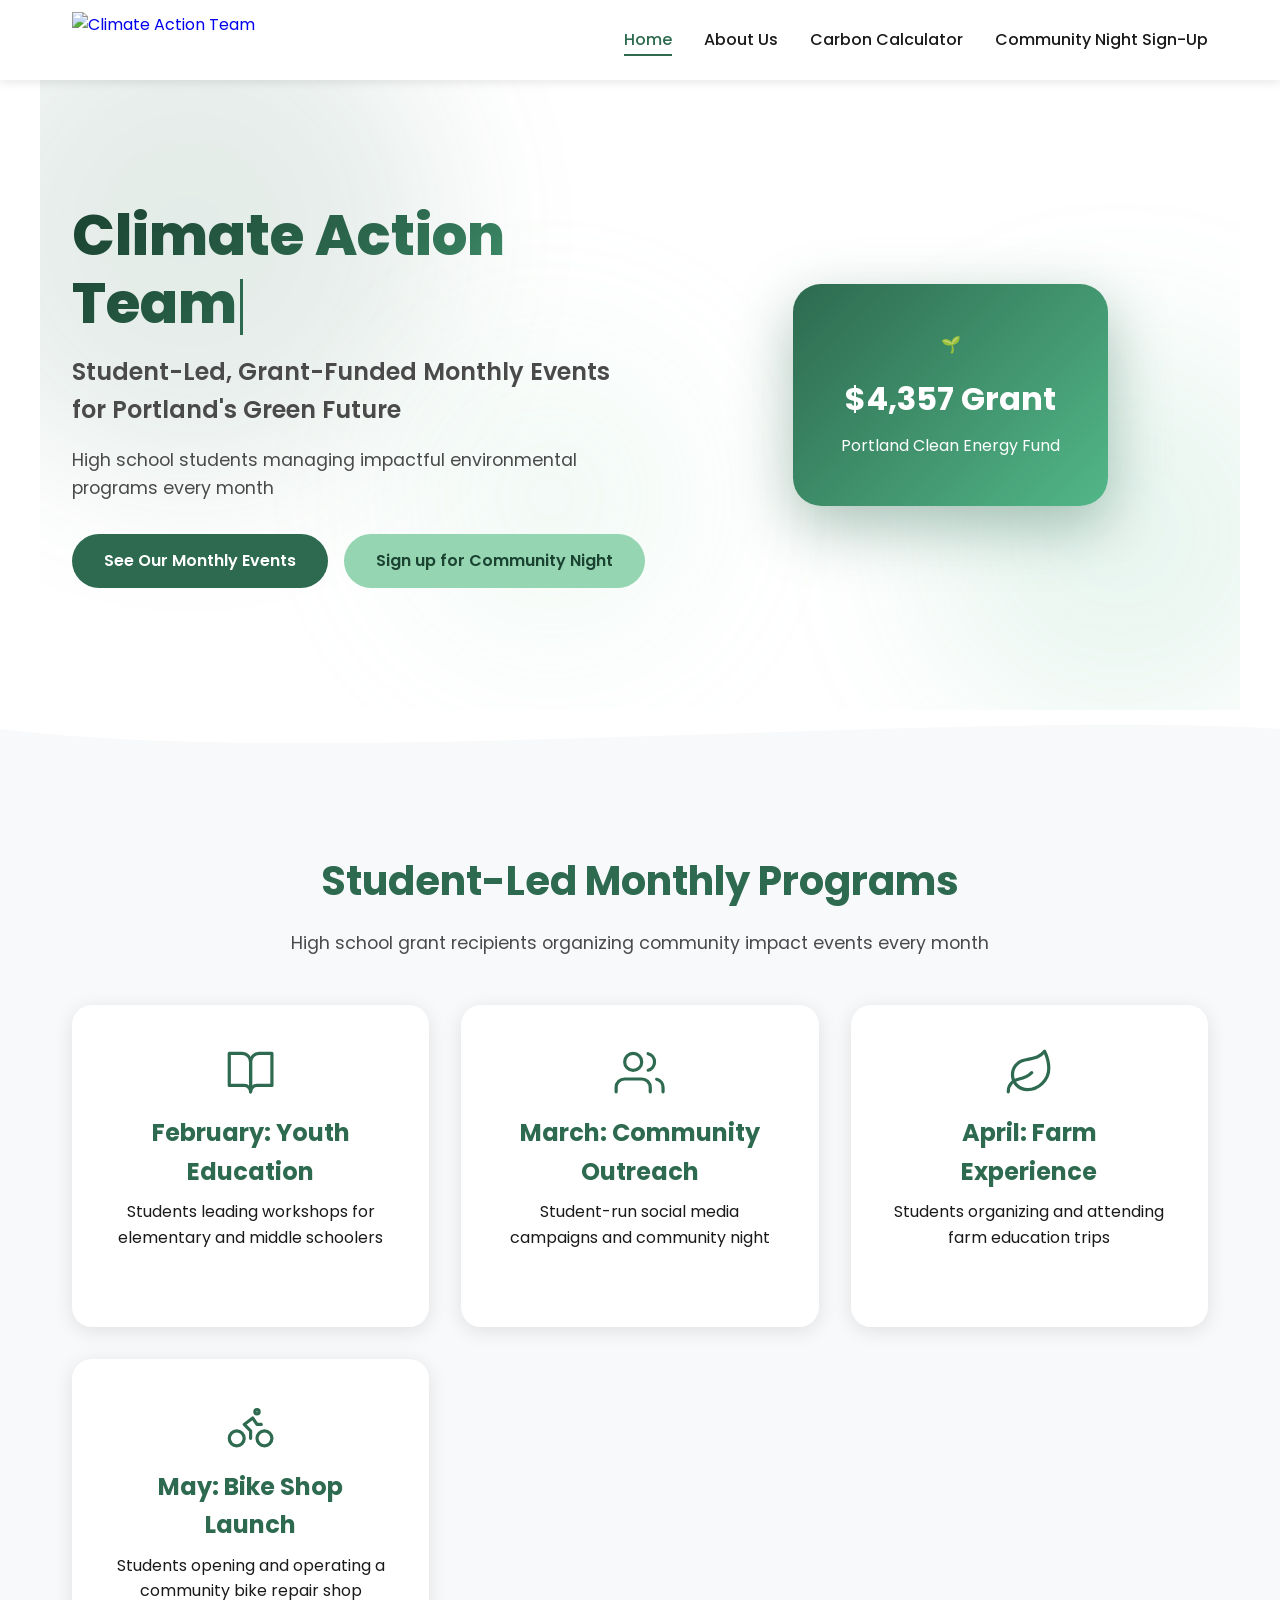
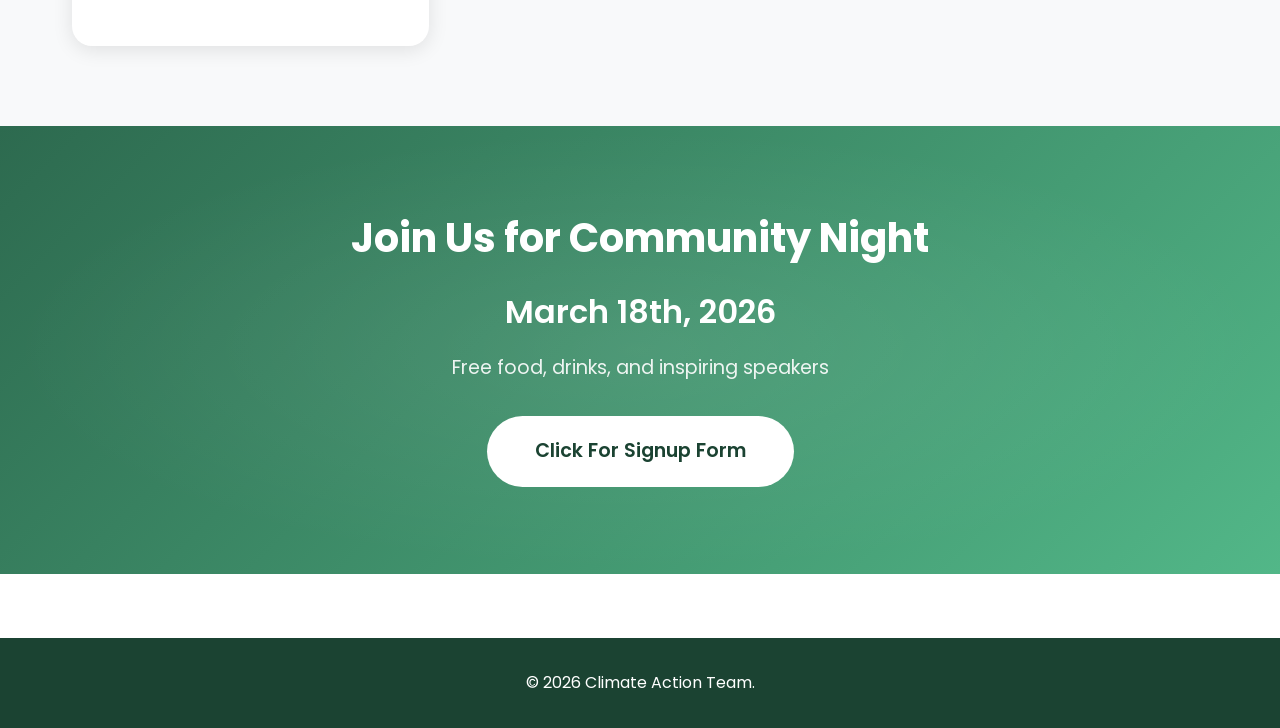
==== commit ce83b8b2: "Enhance meta tags for social media sharing Added Open Graph and Twitter meta tags for image and dime" ====
--- a/index.html
+++ b/index.html
@@ -20,6 +20,11 @@
   <meta property="og:url" content="https://cat.cateam.me/">
   <!-- Optional: add an image once you have a good social sharing image -->
   <!-- <meta property="og:image" content="https://cat.cateam.me/og-image.png"> -->
+  <meta property="og:image" content="https://cat.cateam.me/og-image.png">
+  <meta property="og:image:width" content="1200">
+  <meta property="og:image:height" content="630">
+  <meta property="og:image:alt" content="Climate Action Team (CAT) – Official Website">
+  <meta name="twitter:image" content="https://cat.cateam.me/og-image.png">
 
   <!-- Twitter -->
   <meta name="twitter:card" content="summary_large_image">
@@ -41,7 +46,8 @@
         "name": "Climate Action Team",
         "alternateName": "CAT",
         "url": "https://cat.cateam.me/",
-        "email": "info@cateam.tech"
+        "email": "info@cateam.tech",
+        "sameAs": ["https://www.instagram.com/climateactionghs/"]
       },
       {
         "@type": "WebSite",
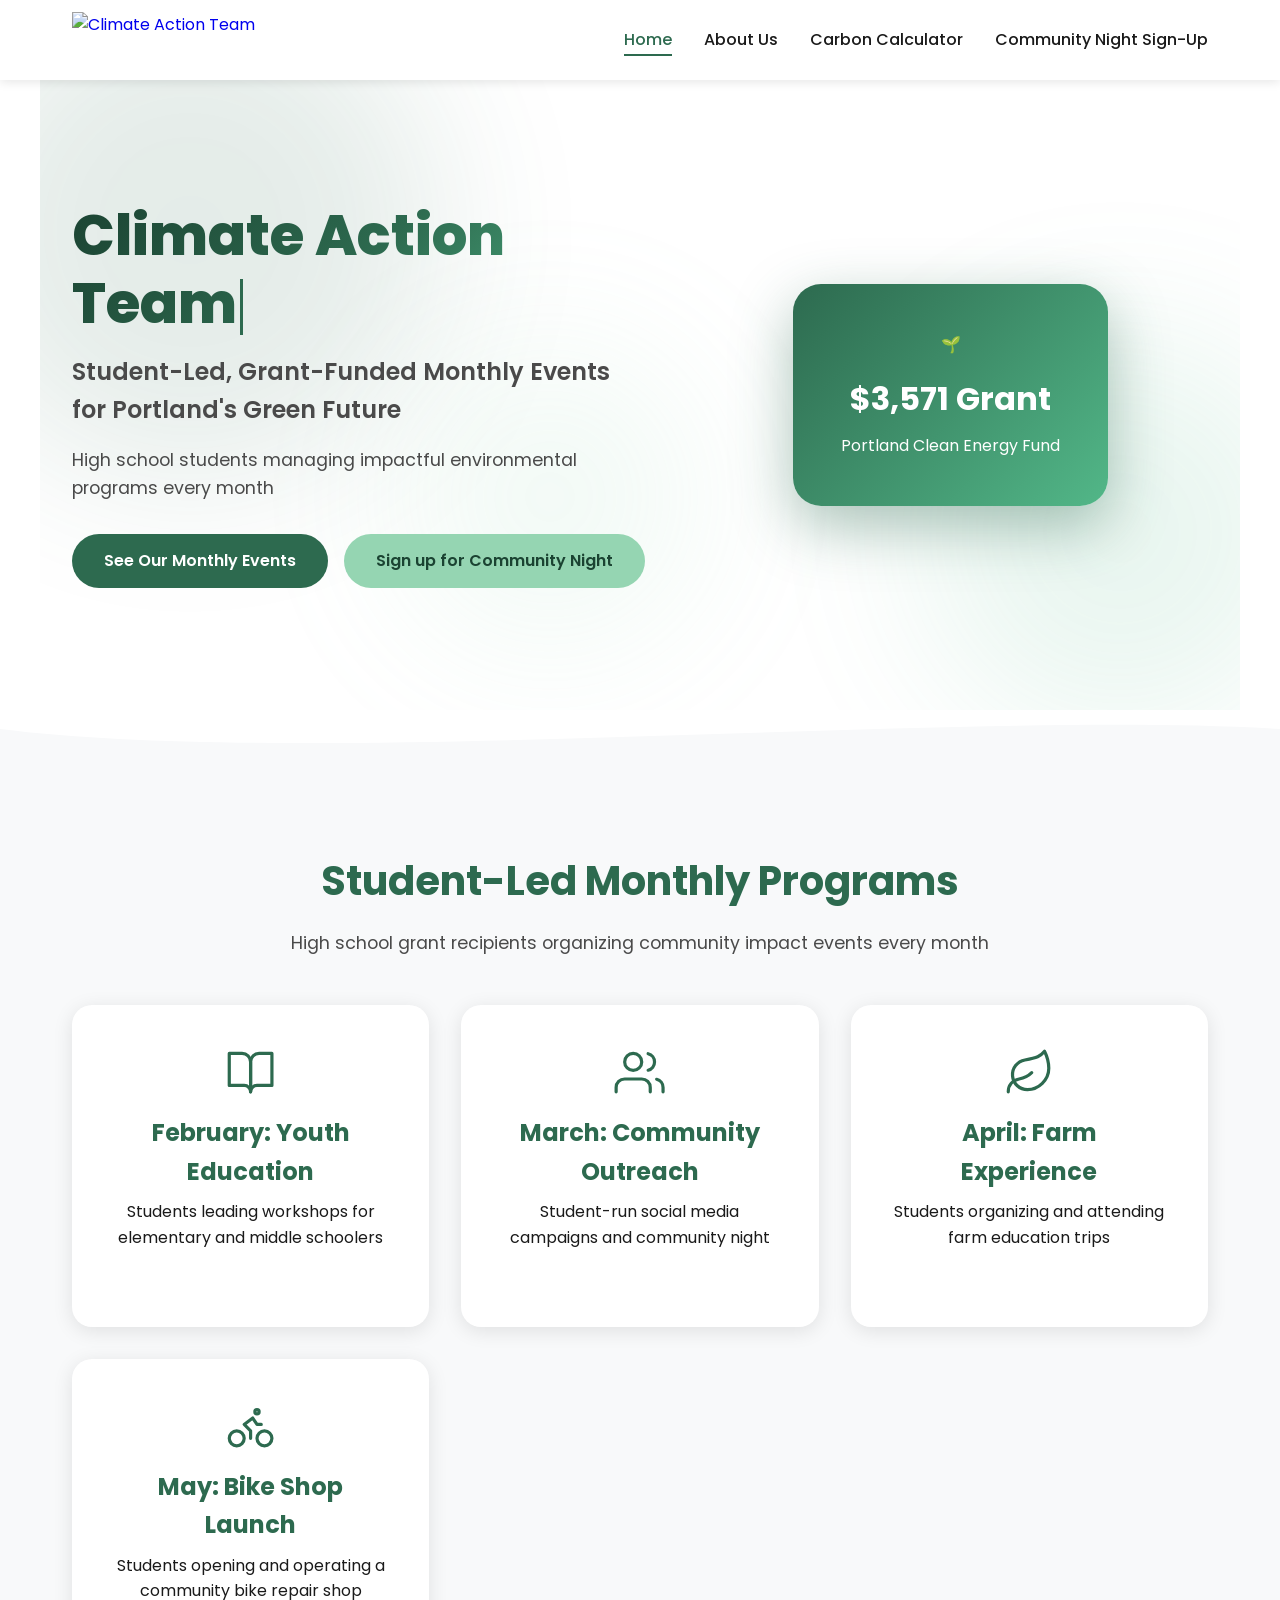
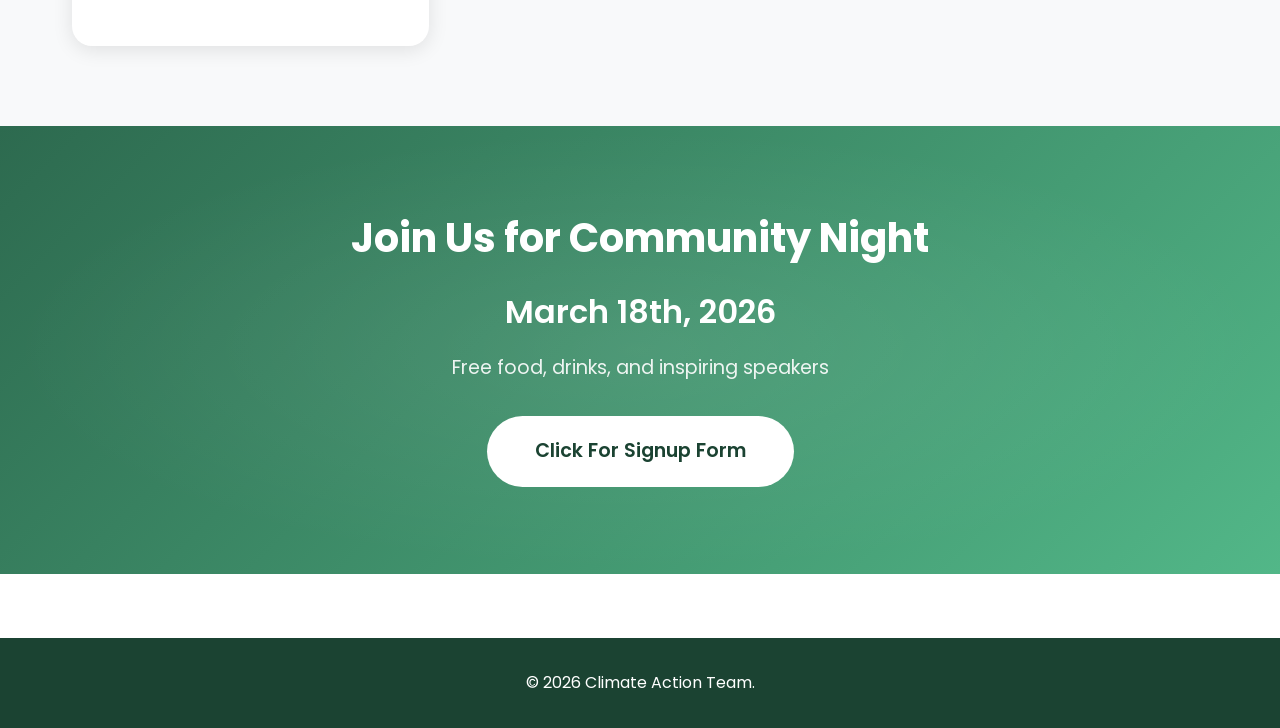
==== commit 1bbd4c82: "Remove Open Graph meta tags from index.html Removed Open Graph meta tags for image properties." ====
--- a/index.html
+++ b/index.html
@@ -59,10 +59,6 @@
     ]
   }
   </script>
-  <meta property="og:image" content="https://cat.cateam.me/og-image.png">
-  <meta property="og:image:width" content="1200">
-  <meta property="og:image:height" content="630">
-  <meta property="og:image:alt" content="Climate Action Team (CAT) – Official Website">
 </head>
 <body>
     <nav class="navbar">
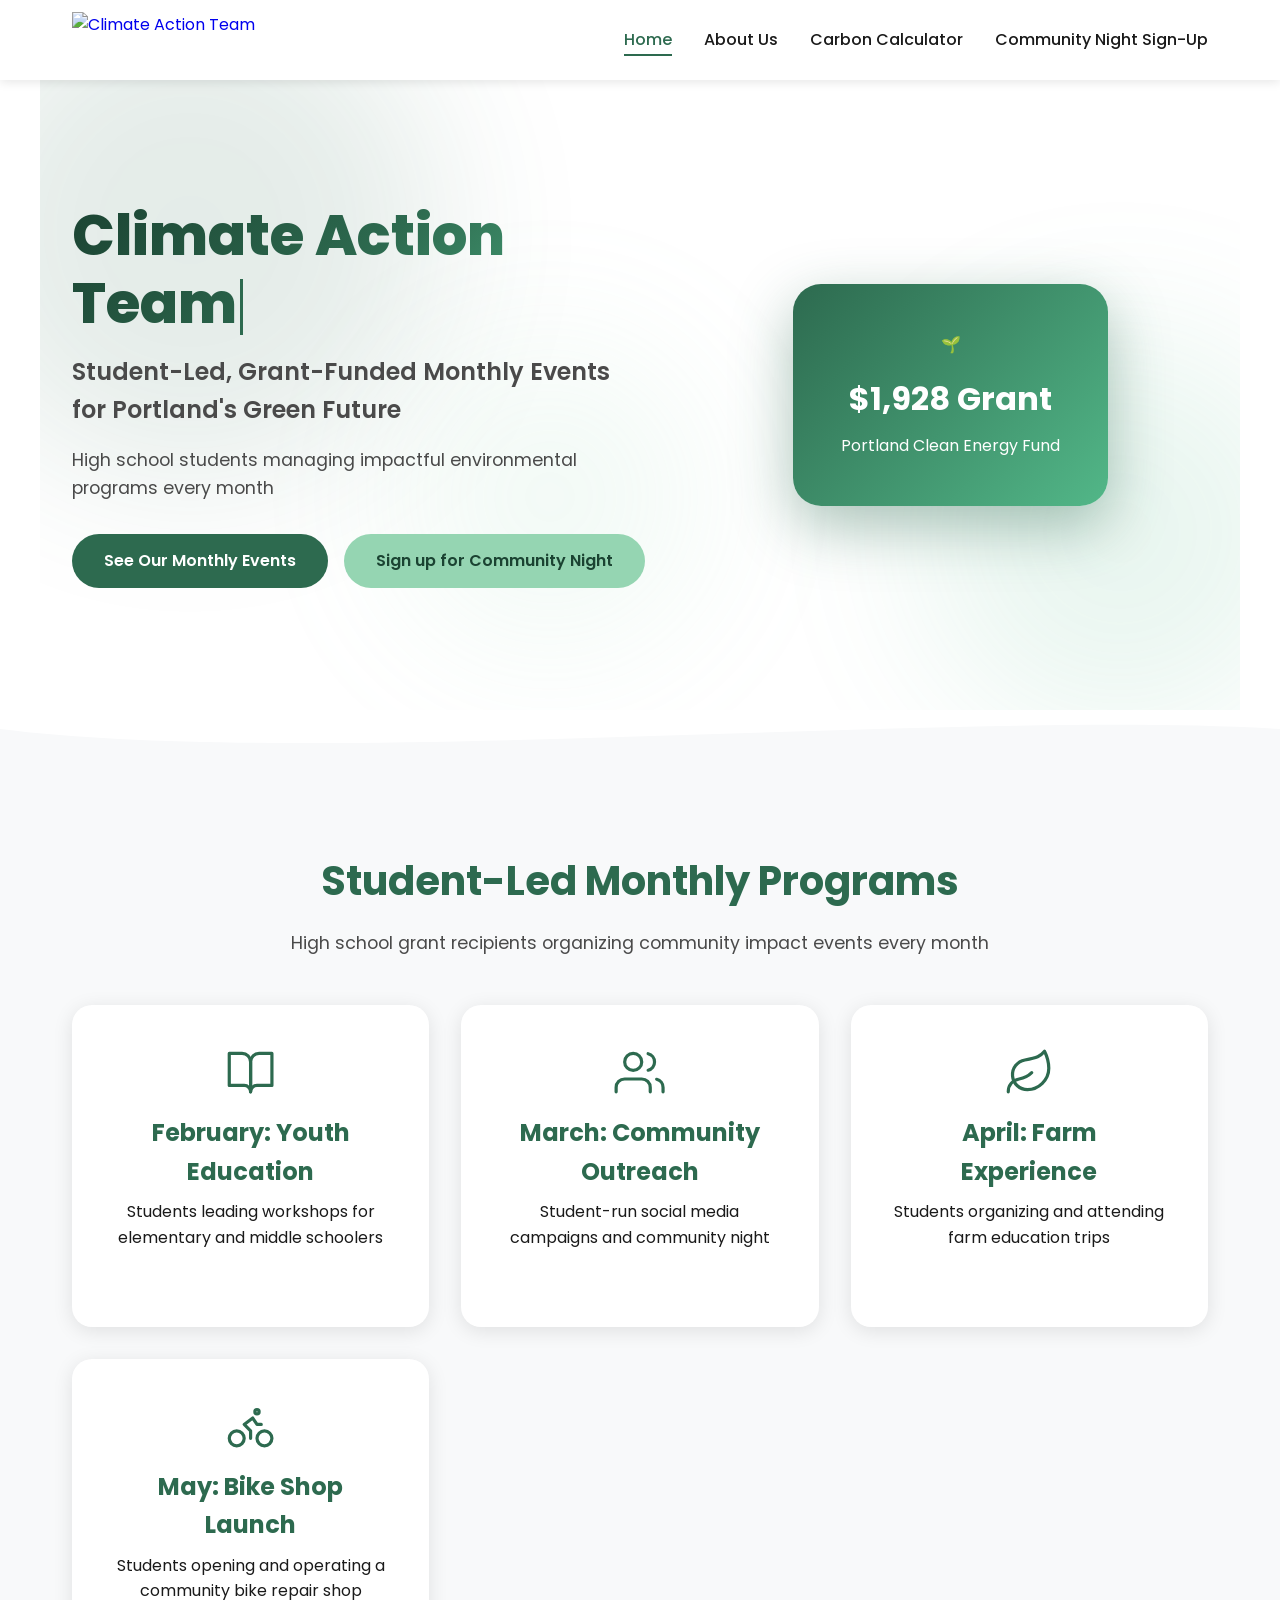
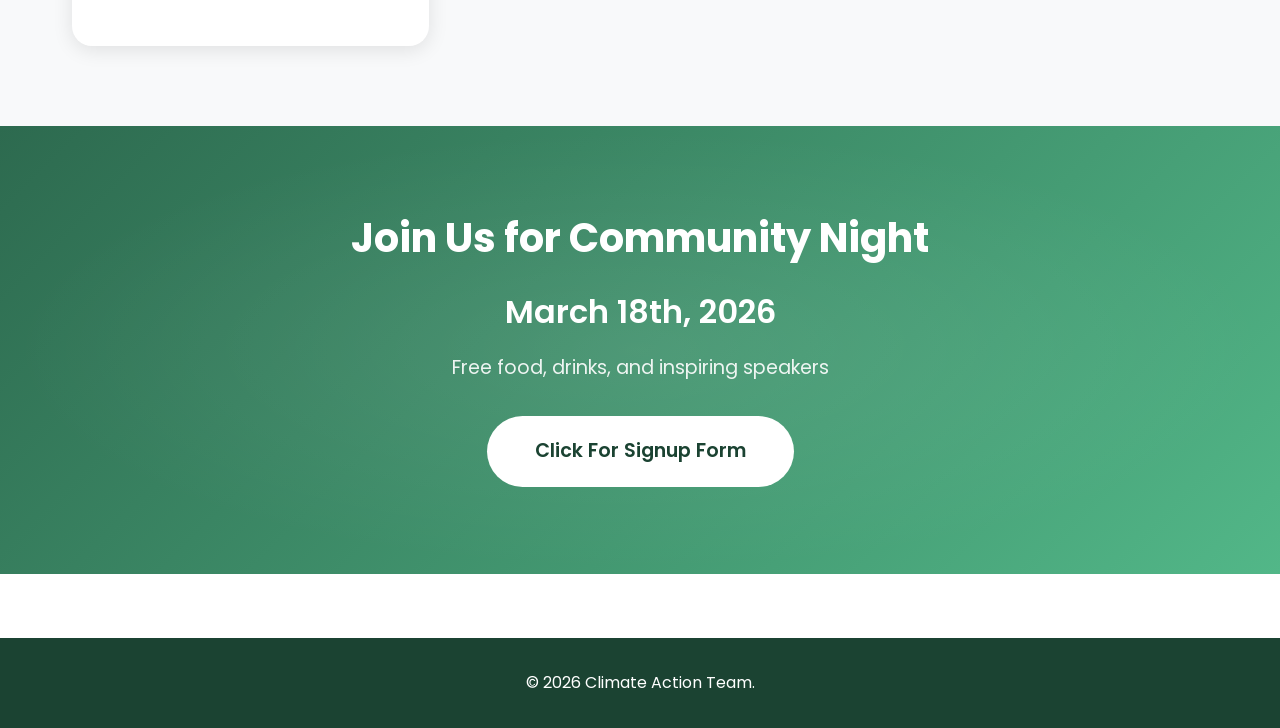
==== commit 4a93fcdd: "Update Open Graph image meta tag in index.html Replace commented out og:image meta tag with active o" ====
--- a/index.html
+++ b/index.html
@@ -19,7 +19,6 @@
   <meta property="og:description" content="Student-led, grant-funded monthly programs and events to build a greener future in Portland, Oregon.">
   <meta property="og:url" content="https://cat.cateam.me/">
   <!-- Optional: add an image once you have a good social sharing image -->
-  <!-- <meta property="og:image" content="https://cat.cateam.me/og-image.png"> -->
   <meta property="og:image" content="https://cat.cateam.me/og-image.png">
   <meta property="og:image:width" content="1200">
   <meta property="og:image:height" content="630">
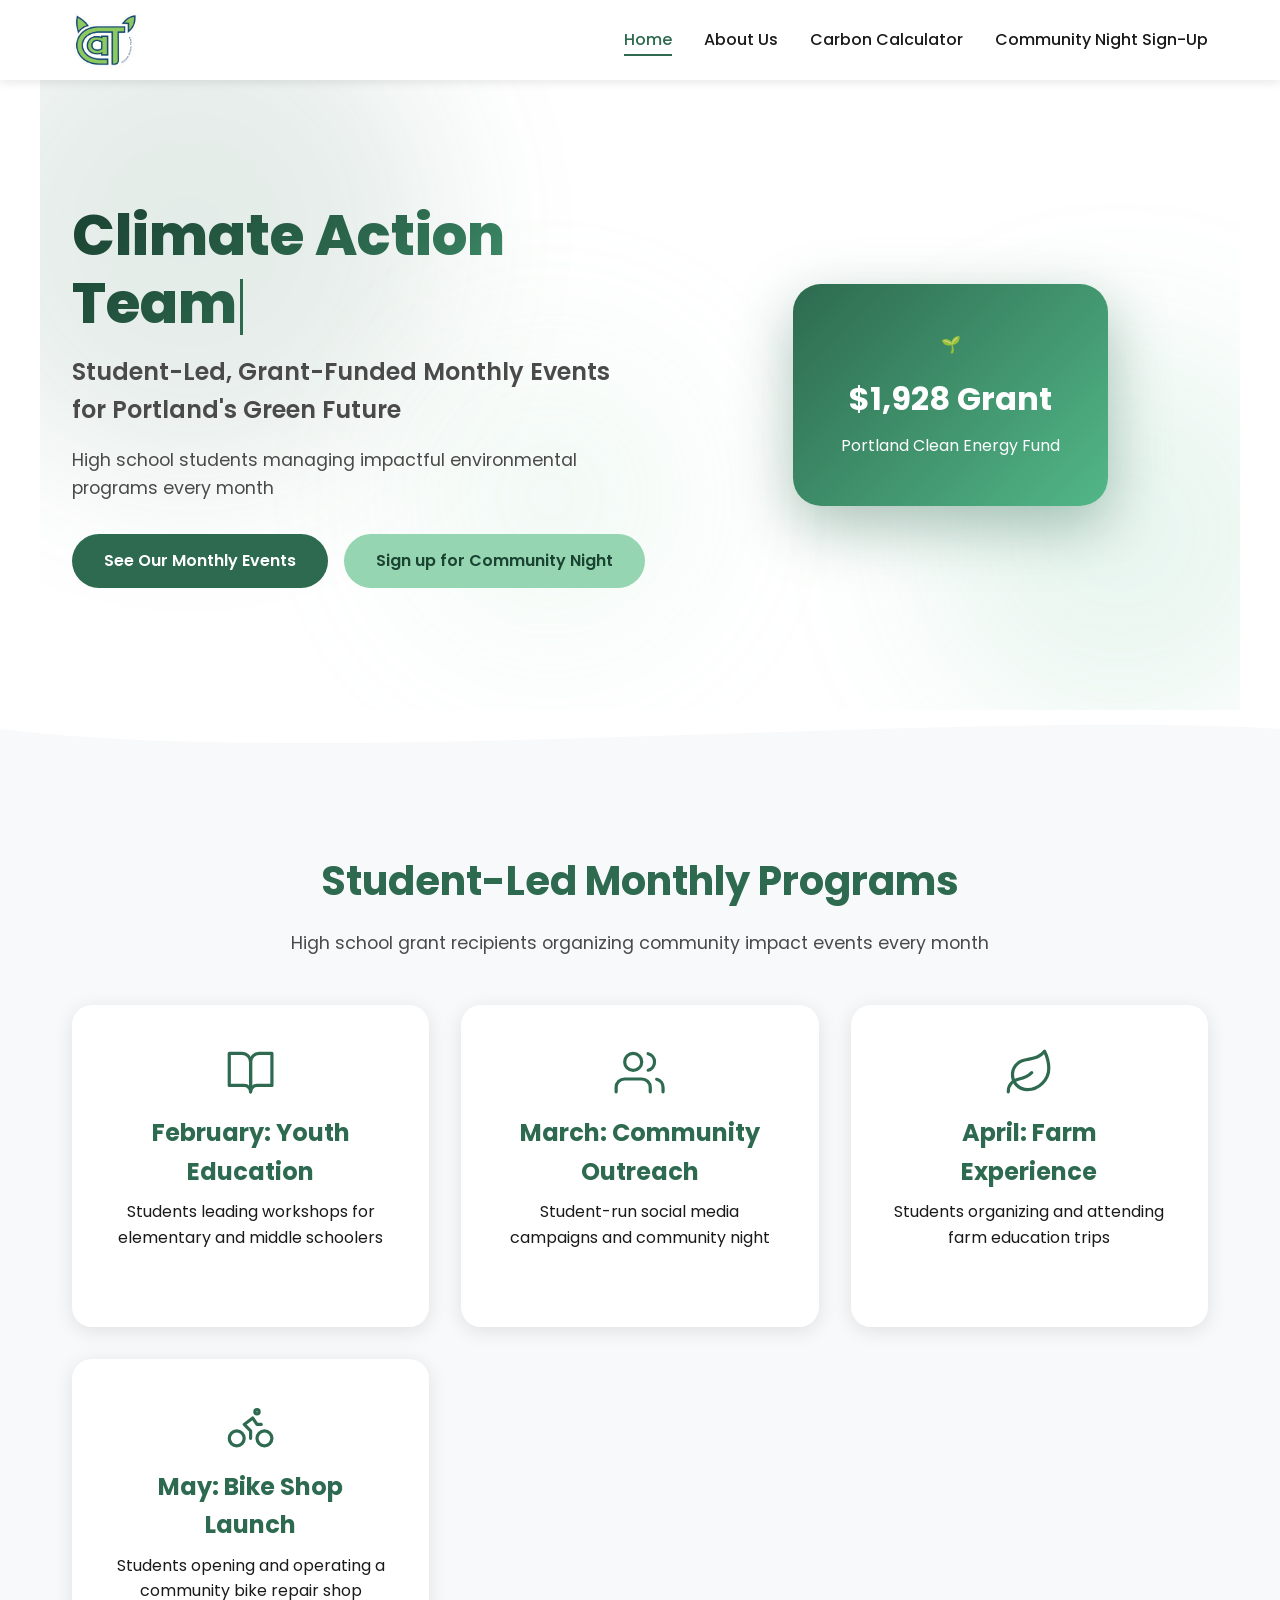
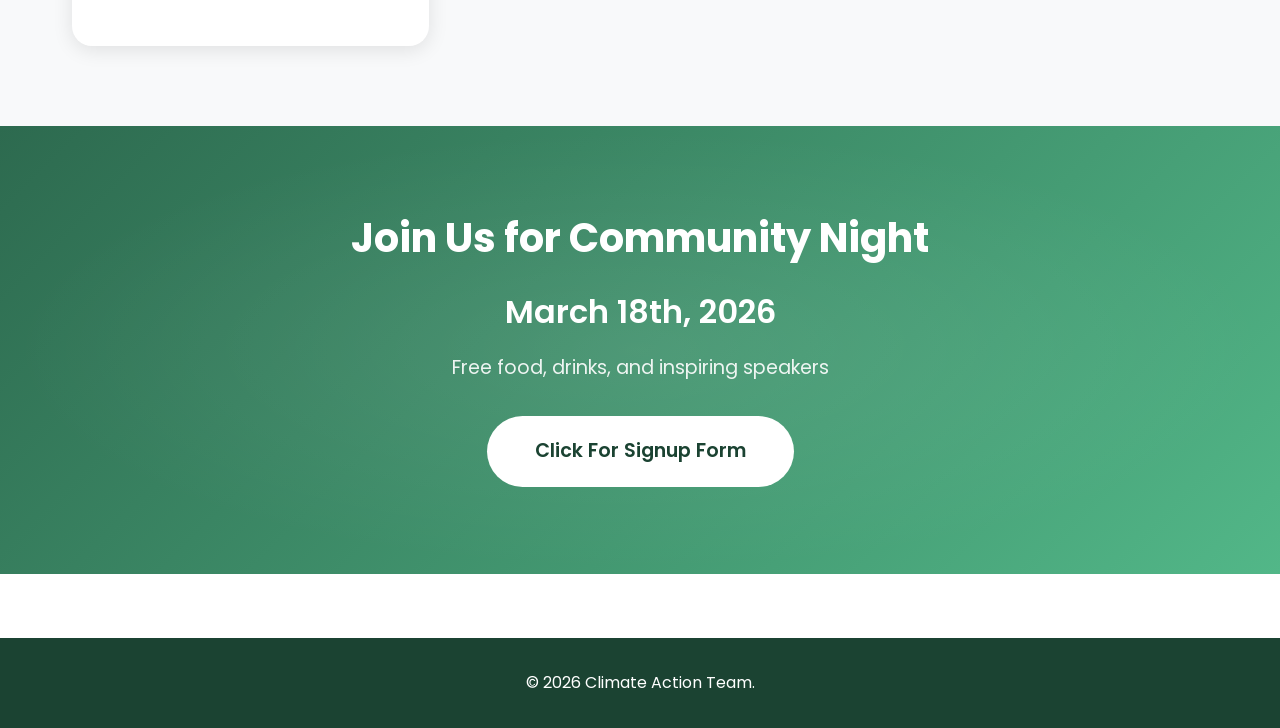
==== commit 062c52fc: "organize repo: move assets into assets/css, assets/js, assets/images folders Co-authored-by: EthanK5" ====
--- a/index.html
+++ b/index.html
@@ -19,11 +19,11 @@
   <meta property="og:description" content="Student-led, grant-funded monthly programs and events to build a greener future in Portland, Oregon.">
   <meta property="og:url" content="https://cat.cateam.me/">
   <!-- Optional: add an image once you have a good social sharing image -->
-  <meta property="og:image" content="https://cat.cateam.me/og-image.png">
+  <meta property="og:image" content="https://cat.cateam.me/assets/images/og-image.png">
   <meta property="og:image:width" content="1200">
   <meta property="og:image:height" content="630">
   <meta property="og:image:alt" content="Climate Action Team (CAT) – Official Website">
-  <meta name="twitter:image" content="https://cat.cateam.me/og-image.png">
+  <meta name="twitter:image" content="https://cat.cateam.me/assets/images/og-image.png">
 
   <!-- Twitter -->
   <meta name="twitter:card" content="summary_large_image">
@@ -31,8 +31,8 @@
   <meta name="twitter:description" content="Student-led, grant-funded monthly programs and events to build a greener future in Portland, Oregon.">
 
   <!-- Favicons / CSS -->
-  <link rel="icon" type="image/svg+xml" href="favicon.svg">
-  <link rel="stylesheet" href="styles.css">
+  <link rel="icon" type="image/svg+xml" href="assets/images/favicon.svg">
+  <link rel="stylesheet" href="assets/css/styles.css">
 
   <!-- Schema.org: Organization + WebSite -->
   <script type="application/ld+json">
@@ -63,7 +63,7 @@
     <nav class="navbar">
         <div class="nav-container">
             <a href="index.html" class="logo">
-                <img src="Cat Logo.png" alt="Climate Action Team" class="logo-img">
+                <img src="assets/images/Cat Logo.png" alt="Climate Action Team" class="logo-img">
             </a>
             <ul class="nav-menu" id="navMenu">
                 <li><a href="index.html" class="active">Home</a></li>
@@ -209,6 +209,6 @@
             </div>
         </div>
     </div>
-    <script src="script.js"></script>
+    <script src="assets/js/script.js"></script>
 </body>
 </html>
--- a/assets/css/styles.css
+++ b/assets/css/styles.css
@@ -0,0 +1,2610 @@
+@import url('https://fonts.googleapis.com/css2?family=Poppins:ital,wght@0,300;0,400;0,500;0,600;0,700;0,800;1,400&display=swap');
+
+* {
+    margin: 0;
+    padding: 0;
+    box-sizing: border-box;
+}
+
+:root {
+    --primary-color: #2d6a4f;
+    --primary-dark: #1b4332;
+    --primary-light: #40916c;
+    --secondary-color: #52b788;
+    --accent-color: #95d5b2;
+    --text-dark: #1a1a1a;
+    --text-light: #4a4a4a;
+    --background: #ffffff;
+    --background-light: #f8f9fa;
+    --border-color: #e0e0e0;
+    --shadow: rgba(0, 0, 0, 0.1);
+}
+
+html {
+    overflow-x: hidden;
+}
+
+body {
+    font-family: 'Poppins', -apple-system, BlinkMacSystemFont, 'Segoe UI', Roboto, 'Helvetica Neue', Arial, sans-serif;
+    color: var(--text-dark);
+    line-height: 1.6;
+    background: var(--background);
+    overflow-x: hidden;
+}
+
+/* Navigation */
+.navbar {
+    background: var(--background);
+    box-shadow: 0 2px 10px var(--shadow);
+    position: sticky;
+    top: 0;
+    z-index: 1000;
+    transition: box-shadow 0.3s;
+}
+
+.navbar.scrolled {
+    box-shadow: 0 4px 20px rgba(45, 106, 79, 0.15);
+}
+
+.nav-container {
+    max-width: 1200px;
+    margin: 0 auto;
+    padding: 0.75rem 2rem;
+    display: flex;
+    justify-content: space-between;
+    align-items: center;
+}
+
+.logo {
+    display: flex;
+    align-items: center;
+    text-decoration: none;
+}
+
+.logo-img {
+    height: 56px;
+    width: auto;
+    display: block;
+    transform-origin: 50% 65%;
+    animation: catWiggle 1.5s ease-in-out;
+}
+
+@keyframes catWiggle {
+    0%   { transform: rotate(0deg); }
+    45%  { transform: rotate(-18deg); }
+    100% { transform: rotate(0deg); }
+}
+
+.logo h1 {
+    display: none;
+}
+
+.logo-subtitle {
+    display: none;
+}
+
+.nav-menu {
+    display: flex;
+    list-style: none;
+    gap: 2rem;
+}
+
+.nav-menu a {
+    text-decoration: none;
+    color: var(--text-dark);
+    font-weight: 500;
+    transition: color 0.3s;
+    position: relative;
+}
+
+.nav-menu a::after {
+    content: '';
+    position: absolute;
+    bottom: -5px;
+    left: 0;
+    width: 0;
+    height: 2px;
+    background: var(--primary-color);
+    transition: width 0.3s;
+}
+
+.nav-menu a:hover::after,
+.nav-menu a.active::after {
+    width: 100%;
+}
+
+.nav-menu a.active {
+    color: var(--primary-color);
+}
+
+/* Hero Section */
+.hero {
+    max-width: 1200px;
+    margin: 0 auto;
+    padding: 4rem 2rem;
+    display: grid;
+    grid-template-columns: 1fr 1fr;
+    gap: 3rem;
+    align-items: center;
+    min-height: 70vh;
+    position: relative;
+}
+
+.hero-content {
+    animation: fadeInUp 0.8s ease-out;
+    position: relative;
+    z-index: 1;
+}
+
+.hero-title {
+    font-size: 3.5rem;
+    background: linear-gradient(135deg, var(--primary-dark) 0%, var(--primary-color) 50%, var(--secondary-color) 100%);
+    -webkit-background-clip: text;
+    -webkit-text-fill-color: transparent;
+    background-clip: text;
+    margin-bottom: 1rem;
+    font-weight: 800;
+    line-height: 1.2;
+    min-height: calc(3.5rem * 1.2 * 2); /* always reserve 2 lines to prevent layout shift during typewriter */
+}
+
+.hero-subtitle {
+    font-size: 1.5rem;
+    color: var(--text-light);
+    margin-bottom: 1rem;
+    font-weight: 600;
+}
+
+.hero-description {
+    font-size: 1.1rem;
+    color: var(--text-light);
+    margin-bottom: 2rem;
+}
+
+.hero-buttons {
+    display: flex;
+    gap: 1rem;
+}
+
+.btn {
+    padding: 0.875rem 2rem;
+    text-decoration: none;
+    border-radius: 50px;
+    font-weight: 600;
+    transition: all 0.3s;
+    display: inline-block;
+    border: none;
+    cursor: pointer;
+    font-size: 1rem;
+    position: relative;
+    overflow: hidden;
+    font-family: 'Poppins', sans-serif;
+    white-space: nowrap;
+}
+
+.btn::after {
+    content: '';
+    position: absolute;
+    top: 0;
+    left: -100%;
+    width: 60%;
+    height: 100%;
+    background: linear-gradient(90deg, transparent, rgba(255,255,255,0.25), transparent);
+    transition: left 0.5s;
+}
+
+.btn:hover::after {
+    left: 150%;
+}
+
+.btn-primary {
+    background: var(--primary-color);
+    color: white;
+}
+
+.btn-primary:hover {
+    background: var(--primary-dark);
+    transform: translateY(-2px);
+    box-shadow: 0 4px 12px var(--shadow);
+}
+
+.btn-secondary {
+    background: var(--accent-color);
+    color: var(--primary-dark);
+}
+
+.btn-secondary:hover {
+    background: var(--secondary-color);
+    transform: translateY(-2px);
+}
+
+.btn-large {
+    padding: 1.25rem 3rem;
+    font-size: 1.2rem;
+}
+
+.cta-section .btn-large {
+    background: white;
+    color: var(--primary-dark);
+}
+
+.cta-section .btn-large:hover {
+    background: var(--accent-color);
+    transform: translateY(-3px);
+    box-shadow: 0 8px 28px rgba(0, 0, 0, 0.2);
+}
+
+.hero-image {
+    display: flex;
+    justify-content: center;
+    align-items: center;
+    animation: fadeInRight 0.8s ease-out;
+    position: relative;
+    z-index: 1;
+}
+
+.floating-card {
+    background: linear-gradient(135deg, var(--primary-color), var(--secondary-color));
+    padding: 3rem;
+    border-radius: 28px;
+    text-align: center;
+    color: white;
+    box-shadow: 0 20px 60px rgba(45, 106, 79, 0.4);
+    animation: float 3s ease-in-out infinite;
+    display: block;
+    text-decoration: none;
+    cursor: pointer;
+}
+
+.card-icon {
+    margin-bottom: 1rem;
+    display: flex;
+    justify-content: center;
+    align-items: center;
+}
+
+.card-icon svg {
+    width: 3.5rem;
+    height: 3.5rem;
+    color: white;
+    stroke: white;
+}
+
+.floating-card h3 {
+    font-size: 2rem;
+    margin-bottom: 0.5rem;
+}
+
+@keyframes float {
+    0%, 100% { transform: translateY(0); }
+    50% { transform: translateY(-20px); }
+}
+
+@keyframes fadeInUp {
+    from {
+        opacity: 0;
+        transform: translateY(30px);
+    }
+    to {
+        opacity: 1;
+        transform: translateY(0);
+    }
+}
+
+@keyframes fadeInRight {
+    from {
+        opacity: 0;
+        transform: translateX(30px);
+    }
+    to {
+        opacity: 1;
+        transform: translateX(0);
+    }
+}
+
+/* Animated hero background blobs */
+.hero-bg {
+    position: absolute;
+    top: 0;
+    left: 0;
+    width: 100%;
+    height: 100%;
+    pointer-events: none;
+    z-index: 0;
+    overflow: hidden;
+}
+
+.hero-blob {
+    position: absolute;
+    border-radius: 50%;
+    filter: blur(80px);
+    opacity: 0.12;
+    animation: blobDrift ease-in-out infinite;
+}
+
+.hero-blob-1 {
+    width: 500px;
+    height: 500px;
+    background: var(--primary-color);
+    top: -100px;
+    left: -100px;
+    animation-duration: 18s;
+    animation-delay: 0s;
+}
+
+.hero-blob-2 {
+    width: 400px;
+    height: 400px;
+    background: var(--secondary-color);
+    top: 40%;
+    right: -80px;
+    animation-duration: 22s;
+    animation-delay: -6s;
+}
+
+.hero-blob-3 {
+    width: 300px;
+    height: 300px;
+    background: var(--accent-color);
+    bottom: 10%;
+    left: 30%;
+    animation-duration: 15s;
+    animation-delay: -3s;
+}
+
+@keyframes blobDrift {
+    0%, 100% { transform: translate(0, 0) scale(1); }
+    33%       { transform: translate(40px, -30px) scale(1.08); }
+    66%       { transform: translate(-20px, 40px) scale(0.95); }
+}
+
+/* Typewriter cursor */
+.typewriter-cursor {
+    display: inline-block;
+    width: 3px;
+    height: 1em;
+    background: var(--primary-color);
+    margin-left: 3px;
+    vertical-align: middle;
+    animation: blink 0.8s step-end infinite;
+}
+
+@keyframes blink {
+    50% { opacity: 0; }
+}
+
+/* Scroll reveal base state for general sections */
+.reveal {
+    opacity: 0;
+    transform: translateY(30px);
+    transition: opacity 0.7s ease-out, transform 0.7s ease-out;
+}
+
+.reveal.visible {
+    opacity: 1;
+    transform: translateY(0);
+}
+
+/* Stagger delays for cards */
+.highlights-grid .highlight-card:nth-child(1) { animation-delay: 0.1s; }
+.highlights-grid .highlight-card:nth-child(2) { animation-delay: 0.25s; }
+.highlights-grid .highlight-card:nth-child(3) { animation-delay: 0.4s; }
+.highlights-grid .highlight-card:nth-child(4) { animation-delay: 0.55s; }
+
+@keyframes cardFadeIn {
+    from { opacity: 0; transform: translateY(40px); }
+    to   { opacity: 1; transform: translateY(0); }
+}
+
+/* Wave divider between sections */
+.section-wave {
+    line-height: 0;
+    overflow: hidden;
+    margin-top: -1px;
+}
+
+.section-wave svg {
+    display: block;
+    width: 100%;
+    height: 60px;
+}
+
+/* Carbon calculator SVG icon styles */
+.calc-earth-icon svg,
+.result-earth svg {
+    width: 4.5rem;
+    height: 4.5rem;
+}
+
+.calc-earth-icon {
+    display: flex;
+    justify-content: center;
+    margin-bottom: 1rem;
+    animation: float 3s ease-in-out infinite;
+}
+
+.cat-pill span:first-child svg {
+    width: 1.1em;
+    height: 1.1em;
+    vertical-align: middle;
+}
+
+/* Container */
+.container {
+    max-width: 1200px;
+    margin: 0 auto;
+    padding: 0 2rem;
+}
+
+/* Highlights Section */
+.highlights {
+    padding: 5rem 0;
+    background: var(--background-light);
+}
+
+.highlights h2 {
+    text-align: center;
+    font-size: 2.5rem;
+    color: var(--primary-color);
+    margin-bottom: 1rem;
+}
+
+.section-subtitle {
+    text-align: center;
+    font-size: 1.1rem;
+    color: var(--text-light);
+    margin-bottom: 3rem;
+    max-width: 700px;
+    margin-left: auto;
+    margin-right: auto;
+}
+
+.highlights-grid {
+    display: grid;
+    grid-template-columns: repeat(auto-fit, minmax(280px, 1fr));
+    gap: 2rem;
+}
+
+.highlight-card {
+    background: white;
+    padding: 2.5rem;
+    border-radius: 20px;
+    text-align: center;
+    box-shadow: 0 4px 20px var(--shadow);
+    transition: transform 0.3s, box-shadow 0.3s, border-color 0.3s;
+    border: 2px solid transparent;
+    animation: cardFadeIn 0.6s ease-out both;
+}
+
+.highlight-card:hover {
+    transform: translateY(-12px) scale(1.02);
+    box-shadow: 0 20px 40px rgba(45, 106, 79, 0.18);
+    border-color: var(--secondary-color);
+}
+
+.highlight-icon {
+    margin-bottom: 1rem;
+    display: flex;
+    justify-content: center;
+    align-items: center;
+    transition: transform 0.3s;
+}
+
+.highlight-icon svg {
+    width: 3.2rem;
+    height: 3.2rem;
+    color: var(--primary-color);
+    stroke: var(--primary-color);
+}
+
+.highlight-card:hover .highlight-icon {
+    transform: scale(1.2) rotate(-5deg);
+    animation: iconBounce 0.5s ease;
+}
+
+@keyframes iconBounce {
+    0%, 100% { transform: scale(1.2) rotate(-5deg); }
+    50% { transform: scale(1.35) rotate(5deg); }
+}
+
+.highlight-card h3 {
+    color: var(--primary-color);
+    font-size: 1.5rem;
+    margin-bottom: 0.5rem;
+}
+
+/* CTA Section */
+.cta-section {
+    padding: 5rem 0;
+    background: linear-gradient(135deg, var(--primary-color), var(--secondary-color));
+    color: white;
+    text-align: center;
+    position: relative;
+    overflow: hidden;
+}
+
+.cta-section::before {
+    content: '';
+    position: absolute;
+    inset: 0;
+    background: radial-gradient(ellipse at 50% 50%, rgba(255,255,255,0.08) 0%, transparent 70%);
+    animation: ctaPulse 4s ease-in-out infinite;
+}
+
+@keyframes ctaPulse {
+    0%, 100% { transform: scale(1); opacity: 1; }
+    50%       { transform: scale(1.15); opacity: 0.5; }
+}
+
+.cta-section h2 {
+    font-size: 2.5rem;
+    margin-bottom: 1rem;
+}
+
+.cta-date {
+    font-size: 2rem;
+    font-weight: 600;
+    margin-bottom: 1rem;
+}
+
+.cta-description {
+    font-size: 1.2rem;
+    margin-bottom: 2rem;
+    opacity: 0.9;
+}
+
+/* About Hero */
+.about-hero {
+    padding: 4rem 0;
+    text-align: center;
+    background: var(--background-light);
+}
+
+.about-hero h1 {
+    font-size: 3rem;
+    color: var(--primary-color);
+    margin-bottom: 1.5rem;
+}
+
+.about-intro {
+    font-size: 1.2rem;
+    color: var(--text-light);
+    max-width: 800px;
+    margin: 0 auto;
+    line-height: 1.8;
+    margin-bottom: 2rem;
+}
+
+.student-led-badge {
+    text-align: center;
+    padding: 1.5rem;
+    background: linear-gradient(135deg, var(--primary-color), var(--secondary-color));
+    color: white;
+    border-radius: 12px;
+    font-size: 1.1rem;
+    max-width: 700px;
+    margin: 0 auto;
+    box-shadow: 0 4px 20px var(--shadow);
+}
+
+/* Timeline */
+.timeline-section {
+    padding: 5rem 0;
+}
+
+.timeline-section h2 {
+    text-align: center;
+    font-size: 2.5rem;
+    color: var(--primary-color);
+    margin-bottom: 1rem;
+}
+
+.timeline-intro {
+    text-align: center;
+    font-size: 1.1rem;
+    color: var(--text-light);
+    max-width: 700px;
+    margin: 0 auto 4rem;
+}
+
+.timeline {
+    position: relative;
+    padding: 2rem 0;
+}
+
+.timeline::before {
+    content: '';
+    position: absolute;
+    left: 50%;
+    top: 0;
+    bottom: 0;
+    width: 3px;
+    background: var(--accent-color);
+    transform: translateX(-50%);
+}
+
+.timeline-item {
+    display: grid;
+    grid-template-columns: 1fr auto 1fr;
+    gap: 2rem;
+    margin-bottom: 4rem;
+    opacity: 0;
+    transform: translateY(30px);
+    animation: fadeInTimeline 0.6s ease-out forwards;
+}
+
+.timeline-item:nth-child(1) { animation-delay: 0.2s; }
+.timeline-item:nth-child(2) { animation-delay: 0.4s; }
+.timeline-item:nth-child(3) { animation-delay: 0.6s; }
+.timeline-item:nth-child(4) { animation-delay: 0.8s; }
+
+@keyframes fadeInTimeline {
+    to {
+        opacity: 1;
+        transform: translateY(0);
+    }
+}
+
+.timeline-item:nth-child(odd) .timeline-content {
+    grid-column: 1;
+    text-align: right;
+}
+
+.timeline-item:nth-child(even) .timeline-content {
+    grid-column: 3;
+    text-align: left;
+}
+
+.timeline-marker {
+    grid-column: 2;
+    display: flex;
+    justify-content: center;
+    align-items: center;
+    position: relative;
+    z-index: 2;
+}
+
+.timeline-icon {
+    width: 80px;
+    height: 80px;
+    background: white;
+    border: 4px solid var(--primary-color);
+    border-radius: 50%;
+    display: flex;
+    align-items: center;
+    justify-content: center;
+    box-shadow: 0 4px 20px var(--shadow);
+    transition: transform 0.3s;
+}
+
+.timeline-icon svg {
+    width: 2.2rem;
+    height: 2.2rem;
+    color: var(--primary-color);
+    stroke: var(--primary-color);
+}
+
+.timeline-item:hover .timeline-icon {
+    transform: scale(1.1) rotate(5deg);
+}
+
+.timeline-content {
+    background: white;
+    padding: 2rem;
+    border-radius: 15px;
+    box-shadow: 0 4px 20px var(--shadow);
+    transition: transform 0.3s;
+}
+
+.timeline-item:hover .timeline-content {
+    transform: translateY(-5px);
+}
+
+.timeline-date {
+    color: var(--primary-color);
+    font-weight: 700;
+    font-size: 1.1rem;
+    margin-bottom: 0.5rem;
+}
+
+.timeline-content h3 {
+    color: var(--primary-dark);
+    font-size: 1.5rem;
+    margin-bottom: 1rem;
+}
+
+.timeline-content p {
+    color: var(--text-light);
+    line-height: 1.8;
+}
+
+.timeline-tag {
+    display: inline-block;
+    background: var(--accent-color);
+    color: var(--primary-dark);
+    padding: 0.5rem 1rem;
+    border-radius: 20px;
+    font-size: 0.9rem;
+    font-weight: 600;
+    margin-top: 1rem;
+}
+
+/* Mission Section */
+.mission-section {
+    padding: 5rem 0;
+    background: var(--background-light);
+}
+
+.mission-content {
+    text-align: center;
+    max-width: 800px;
+    margin: 0 auto;
+}
+
+.mission-content h2 {
+    font-size: 2.5rem;
+    color: var(--primary-color);
+    margin-bottom: 1.5rem;
+}
+
+.mission-content p {
+    font-size: 1.2rem;
+    color: var(--text-light);
+    line-height: 1.8;
+}
+
+.mission-highlight {
+    margin-top: 1.5rem;
+    padding: 1.5rem;
+    background: linear-gradient(135deg, var(--accent-color), var(--secondary-color));
+    border-radius: 10px;
+    color: var(--primary-dark);
+    font-weight: 600;
+    font-size: 1.15rem;
+}
+
+/* Sign-up Hero */
+.signup-hero {
+    padding: 4rem 0;
+    background: var(--background-light);
+    text-align: center;
+}
+
+.signup-hero h1 {
+    font-size: 3rem;
+    color: var(--primary-color);
+    margin-bottom: 2rem;
+}
+
+.event-details {
+    display: flex;
+    justify-content: center;
+    gap: 3rem;
+    flex-wrap: wrap;
+    max-width: 900px;
+    margin: 0 auto;
+}
+
+.event-detail {
+    display: flex;
+    align-items: center;
+    gap: 1rem;
+}
+
+.detail-icon {
+    display: flex;
+    align-items: center;
+    justify-content: center;
+    width: 3rem;
+    height: 3rem;
+}
+
+.detail-icon svg {
+    width: 2.4rem;
+    height: 2.4rem;
+    color: var(--primary-color);
+    stroke: var(--primary-color);
+}
+
+.event-detail strong {
+    color: var(--primary-color);
+    display: block;
+    font-size: 0.9rem;
+}
+
+.event-detail p {
+    color: var(--text-dark);
+    font-size: 1.1rem;
+    margin: 0;
+}
+
+/* Form Section */
+.form-section {
+    padding: 5rem 0;
+}
+
+/* Google Form Embed */
+.form-embed-wrapper {
+    max-width: 780px;
+    margin: 0 auto;
+}
+
+.form-embed-header {
+    text-align: center;
+    margin-bottom: 2rem;
+}
+
+.form-embed-icon {
+    font-size: 3rem;
+    margin-bottom: 1rem;
+    animation: float 3s ease-in-out infinite;
+}
+
+.form-embed-header h2 {
+    font-size: 2rem;
+    font-weight: 700;
+    color: var(--primary-color);
+    margin-bottom: 0.75rem;
+    font-family: 'Poppins', sans-serif;
+}
+
+.form-embed-header p {
+    font-size: 1.05rem;
+    color: var(--text-light);
+    line-height: 1.7;
+    max-width: 560px;
+    margin: 0 auto;
+    font-family: 'Poppins', sans-serif;
+}
+
+.form-embed-header strong {
+    color: var(--primary-dark);
+    font-weight: 700;
+}
+
+.form-embed-container {
+    background: white;
+    border-radius: 20px;
+    box-shadow: 0 8px 40px rgba(45, 106, 79, 0.12);
+    overflow: hidden;
+    border: 2px solid var(--accent-color);
+    padding: 0.5rem;
+}
+
+.form-embed-container iframe {
+    display: block;
+    width: 100%;
+    border: none;
+    border-radius: 16px;
+}
+
+.form-embed-note {
+    text-align: center;
+    margin-top: 1.25rem;
+    font-size: 0.9rem;
+    color: var(--text-light);
+    font-family: 'Poppins', sans-serif;
+}
+
+.form-embed-note a {
+    color: var(--primary-color);
+    font-weight: 600;
+    text-decoration: none;
+    transition: color 0.2s;
+}
+
+.form-embed-note a:hover {
+    color: var(--primary-dark);
+    text-decoration: underline;
+}
+
+.form-container {
+    display: grid;
+    grid-template-columns: 2fr 1fr;
+    gap: 4rem;
+    max-width: 1000px;
+    margin: 0 auto;
+}
+
+.signup-form {
+    background: white;
+    padding: 3rem;
+    border-radius: 15px;
+    box-shadow: 0 4px 30px var(--shadow);
+}
+
+.form-group {
+    margin-bottom: 1.5rem;
+}
+
+.form-group label {
+    display: block;
+    color: var(--text-dark);
+    font-weight: 600;
+    margin-bottom: 0.5rem;
+}
+
+.section-label {
+    font-size: 1.1rem;
+    color: var(--primary-color);
+    margin-top: 1rem;
+}
+
+.form-help {
+    color: var(--text-light);
+    font-size: 0.9rem;
+    margin-top: 0.5rem;
+}
+
+.form-group input[type="text"],
+.form-group input[type="email"] {
+    width: 100%;
+    padding: 0.875rem;
+    border: 2px solid var(--border-color);
+    border-radius: 8px;
+    font-size: 1rem;
+    transition: border-color 0.3s;
+}
+
+.form-group input:focus {
+    outline: none;
+    border-color: var(--primary-color);
+}
+
+.verification-options {
+    margin-top: 1.5rem;
+}
+
+.verification-option {
+    margin-bottom: 1rem;
+}
+
+.verification-option input[type="radio"] {
+    display: none;
+}
+
+.radio-label {
+    display: block;
+    padding: 1.25rem;
+    border: 2px solid var(--border-color);
+    border-radius: 8px;
+    cursor: pointer;
+    transition: all 0.3s;
+}
+
+.verification-option input[type="radio"]:checked + .radio-label {
+    border-color: var(--primary-color);
+    background: rgba(45, 106, 79, 0.05);
+}
+
+.radio-title {
+    display: block;
+    font-weight: 600;
+    color: var(--text-dark);
+    margin-bottom: 0.25rem;
+}
+
+.radio-description {
+    display: block;
+    color: var(--text-light);
+    font-size: 0.9rem;
+}
+
+
+
+.divider {
+    display: none;
+}
+
+.divider::before {
+    content: '';
+    position: absolute;
+    left: 0;
+    top: 50%;
+    width: 100%;
+    height: 1px;
+    background: var(--border-color);
+}
+
+.divider span {
+    background: white;
+    padding: 0 1rem;
+    color: var(--text-light);
+    position: relative;
+    z-index: 1;
+}
+
+.btn-submit {
+    width: 100%;
+    margin-top: 2rem;
+    font-size: 1.1rem;
+    padding: 1.25rem;
+}
+
+.error-message {
+    background: #fee;
+    color: #c33;
+    padding: 1rem;
+    border-radius: 8px;
+    margin-top: 1rem;
+    display: none;
+}
+
+.success-message {
+    background: #efe;
+    color: #3a3;
+    padding: 1rem;
+    border-radius: 8px;
+    margin-top: 1rem;
+    display: none;
+}
+
+.form-info {
+    background: var(--background-light);
+    padding: 2rem;
+    border-radius: 15px;
+    height: fit-content;
+}
+
+.form-info h3 {
+    color: var(--primary-color);
+    font-size: 1.5rem;
+    margin-bottom: 1rem;
+}
+
+.form-info ul {
+    list-style: none;
+}
+
+.form-info li {
+    padding: 0.75rem 0;
+    color: var(--text-dark);
+    position: relative;
+    padding-left: 2rem;
+}
+
+.form-info li::before {
+    content: '✓';
+    position: absolute;
+    left: 0;
+    color: var(--primary-color);
+    font-weight: bold;
+    font-size: 1.2rem;
+}
+
+/* Carbon Calculator Styles */
+.calculator-section {
+    margin-bottom: 3rem;
+    padding-bottom: 2rem;
+    border-bottom: 2px solid var(--border-color);
+}
+
+.calculator-section:last-of-type {
+    border-bottom: none;
+}
+
+.results-section {
+    animation: fadeInUp 0.8s ease-out;
+}
+
+.results-hero {
+    text-align: center;
+    margin-bottom: 3rem;
+}
+
+.result-card {
+    background: var(--background-light);
+    padding: 2rem;
+    border-radius: 15px;
+    text-align: center;
+}
+
+.main-result {
+    background: linear-gradient(135deg, var(--primary-color), var(--secondary-color));
+    color: white;
+    padding: 3rem;
+}
+
+.result-icon {
+    font-size: 4rem;
+    margin-bottom: 1rem;
+}
+
+.main-result h3 {
+    font-size: 1.5rem;
+    margin-bottom: 1rem;
+    opacity: 0.95;
+}
+
+.result-value {
+    font-size: 4rem;
+    font-weight: 700;
+    margin: 1rem 0;
+}
+
+.result-unit {
+    font-size: 1.2rem;
+    opacity: 0.9;
+}
+
+.results-grid {
+    display: grid;
+    grid-template-columns: repeat(auto-fit, minmax(200px, 1fr));
+    gap: 1.5rem;
+    margin-bottom: 3rem;
+}
+
+.comparison-value {
+    font-size: 2.5rem;
+    font-weight: 700;
+    color: var(--primary-color);
+    margin: 0.5rem 0;
+}
+
+.result-card h4 {
+    color: var(--text-dark);
+    margin-bottom: 0.5rem;
+}
+
+.result-card p {
+    color: var(--text-light);
+    font-size: 0.9rem;
+}
+
+.breakdown-section {
+    margin-bottom: 3rem;
+    padding: 2rem;
+    background: var(--background-light);
+    border-radius: 15px;
+}
+
+.breakdown-grid {
+    display: grid;
+    gap: 1.5rem;
+}
+
+.breakdown-item {
+    display: grid;
+    grid-template-columns: 150px 1fr 100px;
+    gap: 1rem;
+    align-items: center;
+}
+
+.breakdown-label {
+    font-weight: 600;
+    color: var(--text-dark);
+}
+
+.breakdown-bar {
+    background: var(--border-color);
+    height: 30px;
+    border-radius: 15px;
+    overflow: hidden;
+}
+
+.breakdown-fill {
+    height: 100%;
+    background: linear-gradient(90deg, var(--primary-color), var(--secondary-color));
+    transition: width 1s ease-out;
+    border-radius: 15px;
+}
+
+.breakdown-value {
+    text-align: right;
+    font-weight: 600;
+    color: var(--primary-color);
+}
+
+.tips-section {
+    margin-bottom: 3rem;
+}
+
+.tips-grid {
+    display: grid;
+    grid-template-columns: repeat(auto-fit, minmax(280px, 1fr));
+    gap: 1.5rem;
+}
+
+.tip-card {
+    background: white;
+    padding: 1.5rem;
+    border-radius: 12px;
+    border: 2px solid var(--border-color);
+    transition: all 0.3s;
+}
+
+.tip-card:hover {
+    transform: translateY(-5px);
+    border-color: var(--primary-color);
+    box-shadow: 0 4px 20px var(--shadow);
+}
+
+.tip-icon {
+    font-size: 2.5rem;
+    margin-bottom: 0.75rem;
+}
+
+.tip-card h4 {
+    color: var(--primary-color);
+    margin-bottom: 0.5rem;
+    font-size: 1.1rem;
+}
+
+.tip-card p {
+    color: var(--text-light);
+    font-size: 0.95rem;
+    line-height: 1.6;
+}
+
+.co2-cloud-section {
+    background: var(--background-light);
+    padding: 2rem;
+    border-radius: 15px;
+    text-align: center;
+}
+
+.co2-cloud-section h3 {
+    margin-bottom: 1rem;
+}
+
+.co2-cloud-section p {
+    color: var(--text-light);
+    max-width: 600px;
+    margin: 0 auto 1rem;
+}
+
+/* Clickable highlight card */
+.highlight-card--clickable {
+    cursor: pointer;
+    position: relative;
+}
+
+.highlight-card--clickable .learn-more-hint {
+    display: inline-block;
+    margin-top: 0.75rem;
+    font-size: 0.85rem;
+    font-weight: 600;
+    color: var(--primary-color);
+    opacity: 0;
+    transition: opacity 0.3s;
+}
+
+.highlight-card--clickable:hover .learn-more-hint,
+.highlight-card--clickable:focus-visible .learn-more-hint {
+    opacity: 1;
+}
+
+.highlight-card--clickable:focus-visible {
+    outline: 3px solid var(--primary-color);
+    outline-offset: 2px;
+}
+
+/* Prevent body scroll when modal is open */
+body.modal-open {
+    overflow: hidden;
+}
+
+/* Modal overlay */
+.modal-overlay {
+    display: none;
+    position: fixed;
+    top: 0;
+    left: 0;
+    right: 0;
+    bottom: 0;
+    background: rgba(0, 0, 0, 0.6);
+    backdrop-filter: blur(4px);
+    -webkit-backdrop-filter: blur(4px);
+    z-index: 2000;
+    justify-content: center;
+    align-items: center;
+    padding: 1.5rem;
+}
+
+.modal-overlay.is-open {
+    display: flex;
+}
+
+.modal {
+    background: white;
+    border-radius: 20px;
+    max-width: 560px;
+    width: 100%;
+    box-shadow: 0 20px 60px rgba(0, 0, 0, 0.3);
+    overflow: visible;
+    animation: modalIn 0.3s cubic-bezier(0.34, 1.56, 0.64, 1);
+    max-height: 90vh;
+    overflow-y: auto;
+}
+
+@keyframes modalIn {
+    from { opacity: 0; transform: scale(0.88) translateY(20px); }
+    to   { opacity: 1; transform: scale(1) translateY(0); }
+}
+
+.modal-header {
+    background: linear-gradient(135deg, var(--primary-dark), var(--primary-color));
+    color: white;
+    padding: 2rem 2rem 1.5rem;
+    text-align: center;
+    position: relative;
+}
+
+.modal-close {
+    position: absolute;
+    top: 1rem;
+    right: 1rem;
+    background: rgba(255, 255, 255, 0.2);
+    border: none;
+    color: white;
+    font-size: 1.4rem;
+    width: 2rem;
+    height: 2rem;
+    border-radius: 50%;
+    cursor: pointer;
+    display: flex;
+    align-items: center;
+    justify-content: center;
+    transition: background 0.2s;
+    line-height: 1;
+}
+
+.modal-close:hover {
+    background: rgba(255, 255, 255, 0.35);
+}
+
+.modal-icon {
+    position: relative;
+    animation: modalSlideIn 0.35s cubic-bezier(0.34, 1.56, 0.64, 1);
+    display: flex;
+    justify-content: center;
+    align-items: center;
+    margin-bottom: 0.75rem;
+}
+
+.modal-icon svg {
+    width: 3.5rem;
+    height: 3.5rem;
+    color: white;
+    stroke: white;
+}
+
+@keyframes modalSlideIn {
+    from {
+        opacity: 0;
+        transform: scale(0.88) translateY(-24px);
+    }
+    to {
+        opacity: 1;
+        transform: scale(1) translateY(0);
+    }
+}
+
+.modal-header {
+    background: linear-gradient(135deg, var(--primary-color), var(--secondary-color));
+    padding: 2.5rem 2.5rem 2rem;
+    text-align: center;
+    color: white;
+    position: relative;
+}
+
+.modal-header h2 {
+    font-size: 1.4rem;
+    font-weight: 700;
+    font-size: 1.6rem;
+    font-weight: 700;
+    color: white;
+    margin: 0;
+}
+
+.modal-body {
+    padding: 1.75rem 2rem 2rem;
+    padding: 2rem 2.5rem 2.5rem;
+}
+
+.modal-body p {
+    color: var(--text-light);
+    line-height: 1.75;
+    line-height: 1.85;
+    font-size: 1rem;
+    margin: 0;
+}
+
+.modal-body a {
+    color: var(--primary-color);
+    font-weight: 600;
+    text-decoration: none;
+}
+
+.modal-body a:hover {
+    text-decoration: underline;
+}
+
+.modal-close {
+    position: absolute;
+    top: 0.875rem;
+    right: 0.875rem;
+    background: rgba(255, 255, 255, 0.2);
+    border: none;
+    font-size: 1.4rem;
+    line-height: 1;
+    cursor: pointer;
+    color: white;
+    width: 36px;
+    height: 36px;
+    border-radius: 50%;
+    display: flex;
+    align-items: center;
+    justify-content: center;
+    transition: background 0.2s, transform 0.2s;
+    flex-shrink: 0;
+}
+
+.modal-close:hover {
+    background: rgba(255, 255, 255, 0.35);
+    transform: scale(1.1);
+}
+
+.modal-close:focus-visible {
+    outline: 2px solid white;
+    outline-offset: 2px;
+}
+
+/* Footer */
+footer {
+    background: var(--primary-dark);
+    color: white;
+    text-align: center;
+    padding: 2rem 0;
+    margin-top: 4rem;
+}
+
+/* Responsive Design */
+@media (max-width: 968px) {
+    .hero {
+        grid-template-columns: 1fr;
+        text-align: center;
+    }
+
+    .hero-title {
+        font-size: 2.5rem;
+    }
+
+    .hero-buttons {
+        justify-content: center;
+    }
+
+    .timeline::before {
+        left: 40px;
+    }
+
+    .timeline-item {
+        grid-template-columns: auto 1fr;
+        gap: 2rem;
+    }
+
+    .timeline-item .timeline-content {
+        grid-column: 2 !important;
+        text-align: left !important;
+    }
+
+    .timeline-marker {
+        grid-column: 1;
+    }
+
+    .form-container {
+        grid-template-columns: 1fr;
+    }
+
+    .nav-menu {
+        gap: 1rem;
+        font-size: 0.9rem;
+    }
+
+    .event-details {
+        flex-direction: column;
+        gap: 1.5rem;
+    }
+}
+
+@media (max-width: 600px) {
+    .hero-title {
+        font-size: 2rem;
+        min-height: unset; /* removes the big blank space on mobile */
+    }
+
+    .hero-subtitle {
+        font-size: 1.2rem;
+    }
+
+    .hero-description {
+        font-size: 1rem;
+    }
+
+    .hero-buttons {
+        flex-direction: column;
+        align-items: center;
+    }
+
+    .btn {
+        width: 100%;
+        text-align: center;
+    }
+
+    .floating-card {
+        padding: 1.75rem;
+    }
+
+    .floating-card h3 {
+        font-size: 1.5rem;
+    }
+
+    .nav-container {
+        padding: 0.75rem 1rem;
+    }
+
+    .signup-form {
+        padding: 1.5rem;
+    }
+
+    .timeline-icon {
+        width: 60px;
+        height: 60px;
+        font-size: 1.5rem;
+    }
+
+    .highlights h2,
+    .cta-section h2,
+    .mission-content h2 {
+        font-size: 1.8rem;
+    }
+
+    .cta-date {
+        font-size: 1.5rem;
+    }
+
+    .container {
+        padding: 0 1rem;
+    }
+}
+
+/* =========================================================
+   CARBON CALCULATOR – REDESIGNED QUIZ STYLES
+   ========================================================= */
+
+/* --- Hero --- */
+.calc-hero {
+    background: linear-gradient(135deg, var(--primary-dark) 0%, var(--primary-color) 55%, var(--secondary-color) 100%);
+    color: white;
+    padding: 5rem 0 4rem;
+    text-align: center;
+    position: relative;
+    overflow: hidden;
+    min-height: 420px;
+    display: flex;
+    align-items: center;
+}
+
+.calc-particles {
+    position: absolute;
+    inset: 0;
+    pointer-events: none;
+}
+
+.particle {
+    position: absolute;
+    border-radius: 50%;
+    background: rgba(255, 255, 255, 0.15);
+    animation: floatParticle linear infinite;
+}
+.p1 { width: 60px; height: 60px; top: 10%; left: 5%;  animation-duration: 12s; animation-delay: 0s; }
+.p2 { width: 30px; height: 30px; top: 60%; left: 12%; animation-duration: 9s;  animation-delay: 1s; }
+.p3 { width: 80px; height: 80px; top: 20%; left: 80%; animation-duration: 15s; animation-delay: 2s; }
+.p4 { width: 20px; height: 20px; top: 70%; left: 75%; animation-duration: 8s;  animation-delay: 0.5s; }
+.p5 { width: 50px; height: 50px; top: 40%; left: 45%; animation-duration: 11s; animation-delay: 3s; }
+.p6 { width: 35px; height: 35px; top: 80%; left: 55%; animation-duration: 10s; animation-delay: 1.5s; }
+
+@keyframes floatParticle {
+    0%   { transform: translateY(0)   rotate(0deg);   opacity: 0.6; }
+    50%  { transform: translateY(-40px) rotate(180deg); opacity: 0.3; }
+    100% { transform: translateY(0)   rotate(360deg); opacity: 0.6; }
+}
+
+.calc-hero-inner {
+    position: relative;
+    z-index: 2;
+    max-width: 680px;
+    margin: 0 auto;
+    animation: fadeInUp 0.8s ease-out;
+}
+
+.calc-earth-icon {
+    font-size: 4.5rem;
+    display: block;
+    margin-bottom: 1rem;
+    animation: float 3s ease-in-out infinite;
+}
+
+.calc-hero-inner h1 {
+    font-size: 2.8rem;
+    font-weight: 800;
+    margin-bottom: 1rem;
+    line-height: 1.2;
+}
+
+.calc-hero-inner p {
+    font-size: 1.15rem;
+    opacity: 0.92;
+    margin-bottom: 1.5rem;
+    line-height: 1.7;
+}
+
+.calc-hero-badges {
+    display: flex;
+    flex-wrap: wrap;
+    justify-content: center;
+    gap: 0.75rem;
+    margin-bottom: 2rem;
+}
+
+.hero-badge {
+    background: rgba(255,255,255,0.2);
+    border: 1px solid rgba(255,255,255,0.35);
+    padding: 0.45rem 1.1rem;
+    border-radius: 50px;
+    font-size: 0.9rem;
+    font-weight: 500;
+    backdrop-filter: blur(6px);
+}
+
+.btn-hero {
+    background: white;
+    color: var(--primary-dark);
+    font-size: 1.15rem;
+    font-weight: 700;
+    padding: 1rem 2.8rem;
+    border-radius: 50px;
+    border: none;
+    cursor: pointer;
+    box-shadow: 0 6px 24px rgba(0,0,0,0.18);
+    transition: all 0.3s;
+}
+.btn-hero:hover {
+    transform: translateY(-3px);
+    box-shadow: 0 10px 30px rgba(0,0,0,0.25);
+}
+
+/* --- Quiz Shell --- */
+.quiz-shell {
+    background: #f4f7f5;
+    min-height: 100vh;
+    padding-bottom: 4rem;
+}
+
+.quiz-wrap {
+    max-width: 820px;
+    margin: 0 auto;
+    padding: 0 1.5rem;
+}
+
+/* --- Top bar --- */
+.quiz-topbar {
+    display: flex;
+    justify-content: space-between;
+    align-items: center;
+    padding: 1.25rem 0 0.5rem;
+    flex-wrap: wrap;
+    gap: 0.75rem;
+}
+
+.quiz-cats {
+    display: flex;
+    gap: 0.5rem;
+    flex-wrap: wrap;
+}
+
+.cat-pill {
+    display: flex;
+    align-items: center;
+    gap: 0.3rem;
+    padding: 0.4rem 0.9rem;
+    border-radius: 50px;
+    font-size: 0.82rem;
+    font-weight: 600;
+    background: #e2ece7;
+    color: var(--text-light);
+    transition: all 0.3s;
+    border: 2px solid transparent;
+}
+
+.cat-pill.active {
+    background: var(--primary-color);
+    color: white;
+    border-color: var(--primary-dark);
+}
+
+.cat-pill.done {
+    background: var(--secondary-color);
+    color: white;
+    opacity: 0.7;
+}
+
+.cat-pill-label { display: inline; }
+
+/* --- Progress bar --- */
+.quiz-prog-track {
+    height: 6px;
+    background: #d8e8df;
+    border-radius: 3px;
+    overflow: hidden;
+    margin: 0.75rem 0;
+}
+
+.quiz-prog-fill {
+    height: 100%;
+    background: linear-gradient(90deg, var(--primary-color), var(--secondary-color));
+    border-radius: 3px;
+    transition: width 0.5s cubic-bezier(0.4, 0, 0.2, 1);
+}
+
+/* --- Step label --- */
+.quiz-step-row {
+    text-align: right;
+    margin-bottom: 0.25rem;
+}
+.quiz-step-label {
+    font-size: 0.85rem;
+    color: var(--text-light);
+    font-weight: 500;
+}
+
+/* --- Live counter --- */
+.live-counter {
+    background: white;
+    border: 2px solid var(--accent-color);
+    border-radius: 12px;
+    padding: 0.5rem 1.1rem;
+    text-align: center;
+    transition: opacity 0.5s;
+    min-width: 140px;
+}
+.live-counter-label {
+    font-size: 0.72rem;
+    color: var(--text-light);
+    font-weight: 600;
+    text-transform: uppercase;
+    letter-spacing: 0.05em;
+}
+.live-counter-value {
+    font-size: 1.3rem;
+    font-weight: 800;
+    color: var(--primary-color);
+    line-height: 1.2;
+}
+.live-unit {
+    font-size: 0.75rem;
+    font-weight: 500;
+    color: var(--text-light);
+}
+
+/* --- Question area --- */
+.question-area {
+    position: relative;
+    min-height: 380px;
+    overflow: hidden;
+}
+
+/* --- Question panel animations --- */
+.q-panel {
+    width: 100%;
+}
+
+.q-panel.enter-right {
+    animation: qSlideInRight 0.38s cubic-bezier(0.4, 0, 0.2, 1) forwards;
+}
+.q-panel.enter-left {
+    animation: qSlideInLeft 0.38s cubic-bezier(0.4, 0, 0.2, 1) forwards;
+}
+.q-panel.exit-left {
+    position: absolute;
+    top: 0; left: 0;
+    animation: qSlideOutLeft 0.35s cubic-bezier(0.4, 0, 0.2, 1) forwards;
+    pointer-events: none;
+}
+.q-panel.exit-right {
+    position: absolute;
+    top: 0; left: 0;
+    animation: qSlideOutRight 0.35s cubic-bezier(0.4, 0, 0.2, 1) forwards;
+    pointer-events: none;
+}
+
+@keyframes qSlideInRight {
+    from { opacity: 0; transform: translateX(70px); }
+    to   { opacity: 1; transform: translateX(0); }
+}
+@keyframes qSlideInLeft {
+    from { opacity: 0; transform: translateX(-70px); }
+    to   { opacity: 1; transform: translateX(0); }
+}
+@keyframes qSlideOutLeft {
+    from { opacity: 1; transform: translateX(0); }
+    to   { opacity: 0; transform: translateX(-70px); }
+}
+@keyframes qSlideOutRight {
+    from { opacity: 1; transform: translateX(0); }
+    to   { opacity: 0; transform: translateX(70px); }
+}
+
+/* --- Category label inside question --- */
+.q-cat-tag {
+    display: inline-flex;
+    align-items: center;
+    gap: 0.35rem;
+    background: var(--accent-color);
+    color: var(--primary-dark);
+    font-size: 0.8rem;
+    font-weight: 700;
+    padding: 0.3rem 0.9rem;
+    border-radius: 50px;
+    margin-bottom: 1.25rem;
+    text-transform: uppercase;
+    letter-spacing: 0.05em;
+}
+
+/* --- Question text --- */
+.q-question {
+    font-size: 1.75rem;
+    font-weight: 700;
+    color: var(--primary-dark);
+    line-height: 1.35;
+    margin-bottom: 0.5rem;
+    text-align: center;
+}
+
+.q-sub {
+    font-size: 1rem;
+    color: var(--text-light);
+    margin-bottom: 1.75rem;
+    text-align: center;
+}
+
+/* --- Cards grid --- */
+.q-cards-grid {
+    display: grid;
+    gap: 0.85rem;
+    margin-top: 0.5rem;
+}
+
+.q-cards-grid.g-2  { grid-template-columns: repeat(2, 1fr); }
+.q-cards-grid.g-3  { grid-template-columns: repeat(3, 1fr); }
+.q-cards-grid.g-4  { grid-template-columns: repeat(4, 1fr); }
+.q-cards-grid.g-auto { grid-template-columns: repeat(auto-fit, minmax(130px, 1fr)); }
+
+.q-card {
+    background: white;
+    border: 2.5px solid #e0e8e4;
+    border-radius: 16px;
+    padding: 1.15rem 0.75rem;
+    cursor: pointer;
+    text-align: center;
+    transition: all 0.22s cubic-bezier(0.4, 0, 0.2, 1);
+    display: flex;
+    flex-direction: column;
+    align-items: center;
+    gap: 0.35rem;
+    box-shadow: 0 2px 8px rgba(0,0,0,0.05);
+    user-select: none;
+}
+
+.q-card:hover {
+    border-color: var(--primary-light);
+    background: #f0f7f3;
+    transform: translateY(-3px);
+    box-shadow: 0 6px 20px rgba(45,106,79,0.15);
+}
+
+.q-card.selected {
+    background: linear-gradient(135deg, var(--primary-color), var(--primary-light));
+    border-color: var(--primary-color);
+    color: white;
+    transform: translateY(-3px);
+    box-shadow: 0 8px 24px rgba(45,106,79,0.35);
+}
+
+.q-card-icon {
+    font-size: 2.2rem;
+    line-height: 1;
+    display: block;
+}
+
+.q-card-label {
+    font-size: 0.92rem;
+    font-weight: 700;
+    line-height: 1.3;
+    color: var(--text-dark);
+}
+
+.q-card.selected .q-card-label {
+    color: white;
+}
+
+.q-card-sub {
+    font-size: 0.75rem;
+    color: var(--text-light);
+    line-height: 1.3;
+}
+
+.q-card.selected .q-card-sub {
+    color: rgba(255,255,255,0.85);
+}
+
+/* --- Number input --- */
+.q-number-wrap {
+    display: flex;
+    flex-direction: column;
+    align-items: center;
+    gap: 1rem;
+    padding: 1rem 0;
+}
+
+.q-number-row {
+    display: flex;
+    align-items: center;
+    gap: 0.75rem;
+    background: white;
+    border: 2.5px solid #d0e4da;
+    border-radius: 16px;
+    padding: 0.75rem 1.5rem;
+    box-shadow: 0 4px 16px rgba(0,0,0,0.07);
+    transition: border-color 0.25s;
+}
+
+.q-number-row:focus-within {
+    border-color: var(--primary-color);
+    box-shadow: 0 4px 20px rgba(45,106,79,0.18);
+}
+
+.q-number-input {
+    border: none;
+    outline: none;
+    font-size: 2.2rem;
+    font-weight: 700;
+    width: 140px;
+    text-align: center;
+    color: var(--primary-dark);
+    background: transparent;
+}
+
+/* Chrome/Safari spinner removal */
+.q-number-input::-webkit-outer-spin-button,
+.q-number-input::-webkit-inner-spin-button { -webkit-appearance: none; }
+.q-number-input[type=number] { appearance: textfield; -moz-appearance: textfield; }
+
+.q-number-unit {
+    font-size: 1rem;
+    font-weight: 600;
+    color: var(--text-light);
+    white-space: nowrap;
+}
+
+.q-number-hint {
+    font-size: 0.88rem;
+    color: var(--text-light);
+    text-align: center;
+    max-width: 400px;
+    line-height: 1.5;
+}
+
+.btn-quiz-continue {
+    background: var(--primary-color);
+    color: white;
+    border: none;
+    border-radius: 50px;
+    padding: 0.9rem 2.5rem;
+    font-size: 1.05rem;
+    font-weight: 700;
+    cursor: pointer;
+    transition: all 0.25s;
+    box-shadow: 0 4px 16px rgba(45,106,79,0.3);
+}
+.btn-quiz-continue:hover {
+    background: var(--primary-dark);
+    transform: translateY(-2px);
+    box-shadow: 0 6px 20px rgba(45,106,79,0.4);
+}
+
+/* --- Back button --- */
+.quiz-back-row {
+    margin-top: 1.5rem;
+    display: flex;
+    justify-content: flex-start;
+}
+
+.btn-quiz-back {
+    background: none;
+    border: 2px solid #c8ddd4;
+    color: var(--text-light);
+    border-radius: 50px;
+    padding: 0.55rem 1.4rem;
+    font-size: 0.9rem;
+    font-weight: 600;
+    cursor: pointer;
+    transition: all 0.25s;
+}
+.btn-quiz-back:hover {
+    border-color: var(--primary-color);
+    color: var(--primary-color);
+}
+
+/* =========================================================
+   RESULTS SECTION
+   ========================================================= */
+.results-shell {
+    padding: 3rem 0 5rem;
+    background: var(--background-light);
+}
+
+.results-container {
+    background: white;
+    border-radius: 20px;
+    box-shadow: 0 8px 40px rgba(0,0,0,0.1);
+    overflow: hidden;
+    padding: 0;
+    animation: fadeInUp 0.7s ease-out;
+}
+
+.results-header {
+    background: linear-gradient(135deg, var(--primary-dark), var(--primary-color), var(--secondary-color));
+    color: white;
+    text-align: center;
+    padding: 3.5rem 2rem 2.5rem;
+}
+
+.result-earth {
+    font-size: 5rem;
+    display: block;
+    margin-bottom: 0.75rem;
+    animation: float 3s ease-in-out infinite;
+}
+
+.results-header h2 {
+    font-size: 1.6rem;
+    opacity: 0.95;
+    margin-bottom: 1.25rem;
+    font-weight: 600;
+}
+
+.result-total-wrap {
+    display: inline-block;
+}
+
+.result-total-number {
+    font-size: 5.5rem;
+    font-weight: 900;
+    line-height: 1;
+    text-shadow: 0 4px 16px rgba(0,0,0,0.2);
+}
+
+.result-total-unit {
+    font-size: 1.1rem;
+    opacity: 0.88;
+    margin-top: 0.25rem;
+}
+
+.result-rating-badge {
+    display: inline-block;
+    margin-top: 1.25rem;
+    padding: 0.5rem 1.75rem;
+    border-radius: 50px;
+    font-size: 1rem;
+    font-weight: 800;
+    background: rgba(255,255,255,0.25);
+    border: 2px solid rgba(255,255,255,0.5);
+    letter-spacing: 0.04em;
+}
+
+/* --- Comparison gauge --- */
+.comparison-section {
+    padding: 2.5rem 2.5rem 1.5rem;
+}
+
+.comparison-section h3,
+.breakdown-section h3,
+.tips-section h3 {
+    font-size: 1.35rem;
+    color: var(--primary-dark);
+    margin-bottom: 1.5rem;
+    font-weight: 700;
+}
+
+.comparison-gauge {
+    background: var(--background-light);
+    border-radius: 16px;
+    padding: 1.5rem;
+}
+
+.gauge-scale-labels {
+    display: flex;
+    justify-content: space-between;
+    font-size: 0.78rem;
+    color: var(--text-light);
+    font-weight: 600;
+    margin-bottom: 0.4rem;
+    padding: 0 1px;
+}
+
+.gauge-track {
+    height: 28px;
+    border-radius: 14px;
+    display: flex;
+    overflow: visible;
+    position: relative;
+    margin-bottom: 1rem;
+}
+
+.gauge-zone {
+    height: 100%;
+}
+.gauge-zone:first-child { border-radius: 14px 0 0 14px; }
+.gauge-zone:last-child  { border-radius: 0 14px 14px 0; }
+.gauge-zone.green  { background: #22c55e; }
+.gauge-zone.yellow { background: #84cc16; }
+.gauge-zone.orange { background: #f59e0b; }
+.gauge-zone.red    { background: #ef4444; }
+
+.gauge-marker {
+    position: absolute;
+    top: -8px;
+    transform: translateX(-50%);
+    transition: left 1.2s cubic-bezier(0.4, 0, 0.2, 1);
+    text-align: center;
+    z-index: 2;
+}
+
+.gauge-arrow {
+    font-size: 1.4rem;
+    color: var(--primary-dark);
+    line-height: 1;
+    filter: drop-shadow(0 2px 4px rgba(0,0,0,0.3));
+}
+
+.gauge-marker-label {
+    font-size: 0.75rem;
+    font-weight: 800;
+    color: var(--primary-dark);
+    background: white;
+    padding: 0.15rem 0.5rem;
+    border-radius: 8px;
+    box-shadow: 0 2px 8px rgba(0,0,0,0.15);
+    white-space: nowrap;
+    margin-top: 0.2rem;
+}
+
+.gauge-legend {
+    display: flex;
+    flex-wrap: wrap;
+    gap: 1rem;
+    font-size: 0.85rem;
+    font-weight: 600;
+    color: var(--text-dark);
+}
+
+.legend-item.green  { color: #15803d; }
+.legend-item.blue   { color: #2563eb; }
+.legend-item.orange { color: #d97706; }
+
+/* --- Comparison cards grid --- */
+.comparison-cards-grid {
+    display: grid;
+    grid-template-columns: repeat(4, 1fr);
+    gap: 1rem;
+    padding: 0 2.5rem 2rem;
+}
+
+.comparison-card {
+    background: var(--background-light);
+    border-radius: 14px;
+    padding: 1.5rem 1rem;
+    text-align: center;
+    border: 2px solid transparent;
+    transition: all 0.3s;
+}
+
+.comparison-card:hover {
+    transform: translateY(-4px);
+    box-shadow: 0 6px 20px rgba(0,0,0,0.1);
+}
+
+.highlight-card-result {
+    background: linear-gradient(135deg, #e8f5ee, #d1eedd);
+    border-color: var(--primary-light);
+}
+
+.comp-icon { font-size: 2rem; margin-bottom: 0.4rem; }
+
+.comp-label {
+    font-size: 0.78rem;
+    color: var(--text-light);
+    font-weight: 600;
+    text-transform: uppercase;
+    letter-spacing: 0.06em;
+    margin-bottom: 0.35rem;
+}
+
+.comp-value {
+    font-size: 1.9rem;
+    font-weight: 800;
+    color: var(--primary-dark);
+    line-height: 1.1;
+}
+.comp-value span {
+    font-size: 0.75rem;
+    font-weight: 500;
+    color: var(--text-light);
+    display: block;
+}
+
+/* --- Breakdown bars --- */
+.breakdown-section {
+    padding: 2rem 2.5rem 2.5rem;
+    background: var(--background-light);
+}
+
+.breakdown-grid { display: grid; gap: 1.25rem; }
+
+.breakdown-item {
+    display: grid;
+    grid-template-columns: 160px 1fr;
+    gap: 1rem;
+    align-items: center;
+}
+
+.breakdown-label {
+    font-weight: 700;
+    color: var(--text-dark);
+    font-size: 0.95rem;
+}
+
+.breakdown-bar-wrap {
+    display: grid;
+    grid-template-columns: 1fr 90px;
+    gap: 0.75rem;
+    align-items: center;
+}
+
+.breakdown-bar-bg {
+    height: 24px;
+    background: #d8e8df;
+    border-radius: 12px;
+    overflow: hidden;
+}
+
+.breakdown-bar-fill {
+    height: 100%;
+    background: linear-gradient(90deg, var(--primary-color), var(--secondary-color));
+    border-radius: 12px;
+    transition: width 1.2s cubic-bezier(0.4, 0, 0.2, 1);
+}
+
+.breakdown-value {
+    font-weight: 700;
+    color: var(--primary-color);
+    font-size: 0.9rem;
+    text-align: right;
+}
+
+/* --- Tips --- */
+.tips-section {
+    padding: 2.5rem 2.5rem 1.5rem;
+}
+
+.tips-grid {
+    display: grid;
+    grid-template-columns: repeat(auto-fit, minmax(260px, 1fr));
+    gap: 1.25rem;
+}
+
+.tip-card {
+    background: white;
+    border: 2px solid #e0ebe5;
+    border-radius: 14px;
+    padding: 1.5rem;
+    transition: all 0.3s;
+}
+
+.tip-card:hover {
+    transform: translateY(-4px);
+    border-color: var(--primary-light);
+    box-shadow: 0 6px 20px rgba(45,106,79,0.12);
+}
+
+.tip-icon { font-size: 2.2rem; margin-bottom: 0.6rem; }
+
+.tip-card h4 {
+    color: var(--primary-color);
+    margin-bottom: 0.4rem;
+    font-size: 1rem;
+}
+
+.tip-card p {
+    color: var(--text-light);
+    font-size: 0.9rem;
+    line-height: 1.6;
+}
+
+/* --- CO2 cloud & footer --- */
+.co2-cloud-section {
+    background: linear-gradient(135deg, #e8f5ee, #d4ede0);
+    padding: 2rem 2.5rem;
+    text-align: center;
+}
+.co2-cloud-section h3 { color: var(--primary-dark); margin-bottom: 0.75rem; }
+.co2-cloud-section p  { color: var(--text-light); margin-bottom: 1.25rem; font-size: 0.95rem; }
+
+.results-footer {
+    padding: 2rem 2.5rem;
+    text-align: center;
+}
+
+/* =========================================================
+   RESPONSIVE
+   ========================================================= */
+@media (max-width: 720px) {
+    .calc-hero-inner h1 { font-size: 2rem; }
+    .q-question { font-size: 1.35rem; }
+    .q-cards-grid.g-4  { grid-template-columns: repeat(2, 1fr); }
+    .q-cards-grid.g-3  { grid-template-columns: repeat(2, 1fr); }
+    .comparison-cards-grid { grid-template-columns: repeat(2, 1fr); }
+    .breakdown-item { grid-template-columns: 1fr; gap: 0.4rem; }
+    .breakdown-bar-wrap { grid-template-columns: 1fr 80px; }
+    .cat-pill-label { display: none; }
+    .comparison-section, .breakdown-section, .tips-section,
+    .co2-cloud-section, .results-footer { padding-left: 1.25rem; padding-right: 1.25rem; }
+}
+
+@media (max-width: 480px) {
+    .q-cards-grid.g-2  { grid-template-columns: 1fr; }
+    .q-cards-grid.g-3  { grid-template-columns: repeat(2, 1fr); }
+    .comparison-cards-grid { grid-template-columns: repeat(2, 1fr); }
+    .result-total-number { font-size: 4rem; }
+}
+
+@media (prefers-reduced-motion: reduce) {
+    .modal {
+        animation: none;
+    }
+}
+
+/* =========================================================
+   HAMBURGER + SIDE MENU
+   ========================================================= */
+
+.hamburger {
+    display: flex;
+    flex-direction: column;
+    justify-content: space-between;
+    width: 28px;
+    height: 20px;
+    background: none;
+    border: none;
+    cursor: pointer;
+    padding: 0;
+    margin-left: auto;
+}
+
+.hamburger span {
+    display: block;
+    height: 3px;
+    width: 100%;
+    background: var(--primary-dark);
+    border-radius: 3px;
+    transition: all 0.3s;
+}
+
+.side-menu-overlay {
+    display: none;
+    position: fixed;
+    inset: 0;
+    background: rgba(0, 0, 0, 0.45);
+    z-index: 1500;
+    backdrop-filter: blur(2px);
+}
+
+.side-menu-overlay.open {
+    display: block;
+}
+
+.side-menu {
+    position: fixed;
+    top: 0;
+    right: -300px;
+    width: 260px;
+    height: 100%;
+    background: white;
+    box-shadow: -4px 0 30px rgba(0, 0, 0, 0.15);
+    z-index: 1600;
+    transition: right 0.35s cubic-bezier(0.4, 0, 0.2, 1);
+    display: flex;
+    flex-direction: column;
+    padding: 2rem 1.5rem;
+}
+
+.side-menu.open {
+    right: 0;
+}
+
+.side-menu-close {
+    align-self: flex-end;
+    background: none;
+    border: none;
+    font-size: 2rem;
+    cursor: pointer;
+    color: var(--text-light);
+    line-height: 1;
+    margin-bottom: 2rem;
+    transition: color 0.2s;
+}
+
+.side-menu-close:hover {
+    color: var(--primary-color);
+}
+
+.side-menu-links {
+    list-style: none;
+    display: flex;
+    flex-direction: column;
+    gap: 0.5rem;
+}
+
+.side-menu-links a {
+    display: block;
+    padding: 0.85rem 1rem;
+    text-decoration: none;
+    color: var(--text-dark);
+    font-weight: 600;
+    font-size: 1.1rem;
+    border-radius: 10px;
+    transition: background 0.2s, color 0.2s;
+}
+
+.side-menu-links a:hover,
+.side-menu-links a.active {
+    background: var(--background-light);
+    color: var(--primary-color);
+}
+
+/* On desktop: hide hamburger */
+.hamburger {
+    display: none;
+}
+
+/* On mobile (≤600px): hide nav links, show hamburger */
+@media (max-width: 600px) {
+    .nav-menu {
+        display: none !important;
+    }
+
+    .hamburger {
+        display: flex;
+    }
+}
+
+/* =========================================================
+   COOKIES CONSENT BANNER
+   ========================================================= */
+
+.cookies-banner {
+    position: fixed;
+    bottom: 0;
+    left: 0;
+    right: 0;
+    background: white;
+    box-shadow: 0 -4px 30px rgba(45, 106, 79, 0.15);
+    border-top: 3px solid var(--accent-color);
+    z-index: 3000;
+    padding: 1.25rem 2rem;
+    transform: translateY(100%);
+    transition: transform 0.4s cubic-bezier(0.4, 0, 0.2, 1), opacity 0.4s ease;
+    opacity: 0;
+    font-family: 'Poppins', sans-serif;
+}
+
+.cookies-banner.is-visible {
+    transform: translateY(0);
+    opacity: 1;
+}
+
+.cookies-banner.is-hiding {
+    transform: translateY(100%);
+    opacity: 0;
+}
+
+.cookies-banner-inner {
+    max-width: 1200px;
+    margin: 0 auto;
+    display: flex;
+    align-items: center;
+    justify-content: space-between;
+    gap: 2rem;
+    flex-wrap: wrap;
+}
+
+.cookies-banner-text {
+    display: flex;
+    align-items: center;
+    gap: 1rem;
+    flex: 1;
+    min-width: 260px;
+}
+
+.cookies-icon {
+    font-size: 2rem;
+    flex-shrink: 0;
+}
+
+.cookies-banner-text strong {
+    display: block;
+    color: var(--text-dark);
+    font-weight: 700;
+    font-size: 0.95rem;
+    margin-bottom: 0.2rem;
+}
+
+.cookies-banner-text p {
+    color: var(--text-light);
+    font-size: 0.88rem;
+    margin: 0;
+    line-height: 1.5;
+}
+
+.cookies-banner-actions {
+    display: flex;
+    gap: 0.75rem;
+    flex-shrink: 0;
+    align-items: center;
+}
+
+.cookies-accept {
+    padding: 0.6rem 1.5rem;
+    font-size: 0.95rem;
+}
+
+.cookies-decline {
+    padding: 0.6rem 1.5rem;
+    font-size: 0.95rem;
+    background: transparent;
+    color: var(--text-light);
+    border: 2px solid var(--border-color);
+    border-radius: 50px;
+    font-family: 'Poppins', sans-serif;
+    font-weight: 600;
+    cursor: pointer;
+    transition: all 0.3s;
+}
+
+.cookies-decline:hover {
+    border-color: var(--text-light);
+    color: var(--text-dark);
+}
+
+@media (max-width: 600px) {
+    .cookies-banner {
+        padding: 1rem;
+    }
+
+    .cookies-banner-inner {
+        flex-direction: column;
+        align-items: flex-start;
+        gap: 1rem;
+    }
+
+    .cookies-banner-actions {
+        width: 100%;
+    }
+
+    .cookies-accept,
+    .cookies-decline {
+        flex: 1;
+        text-align: center;
+    }
+}
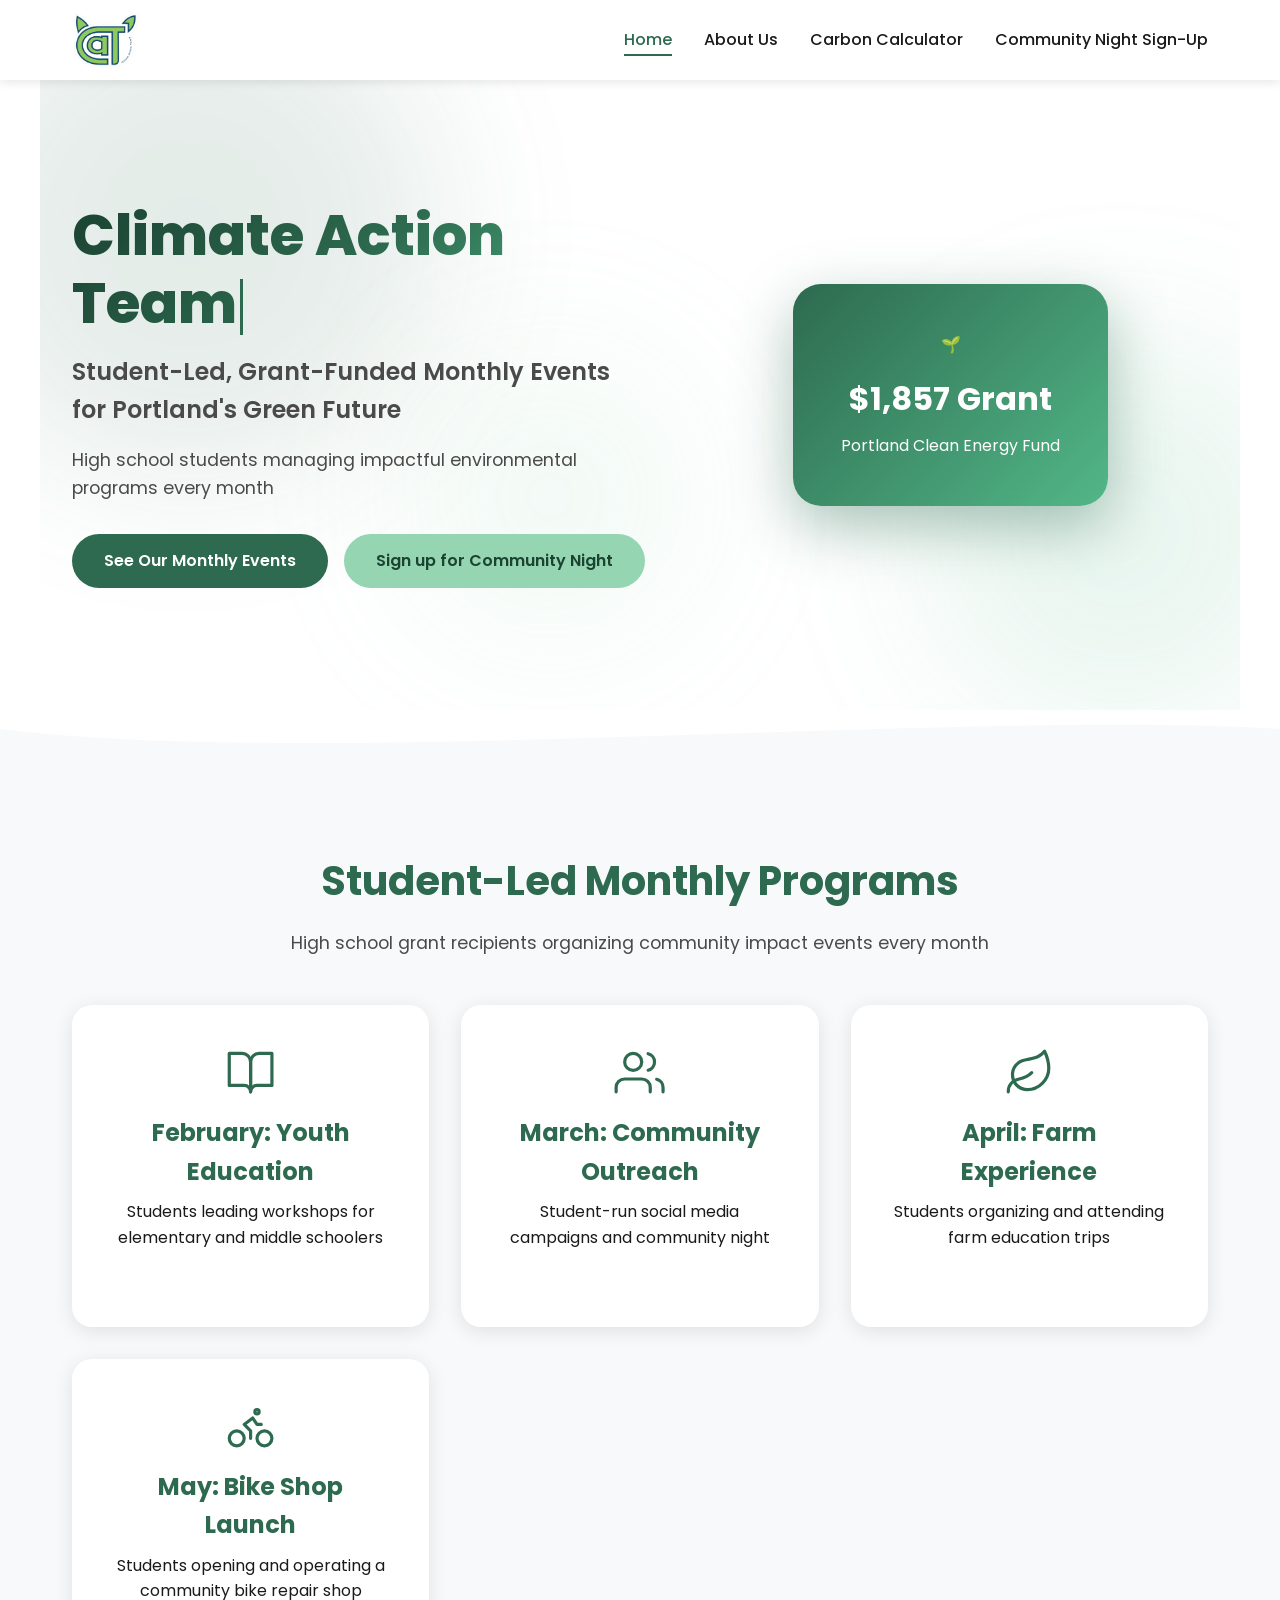
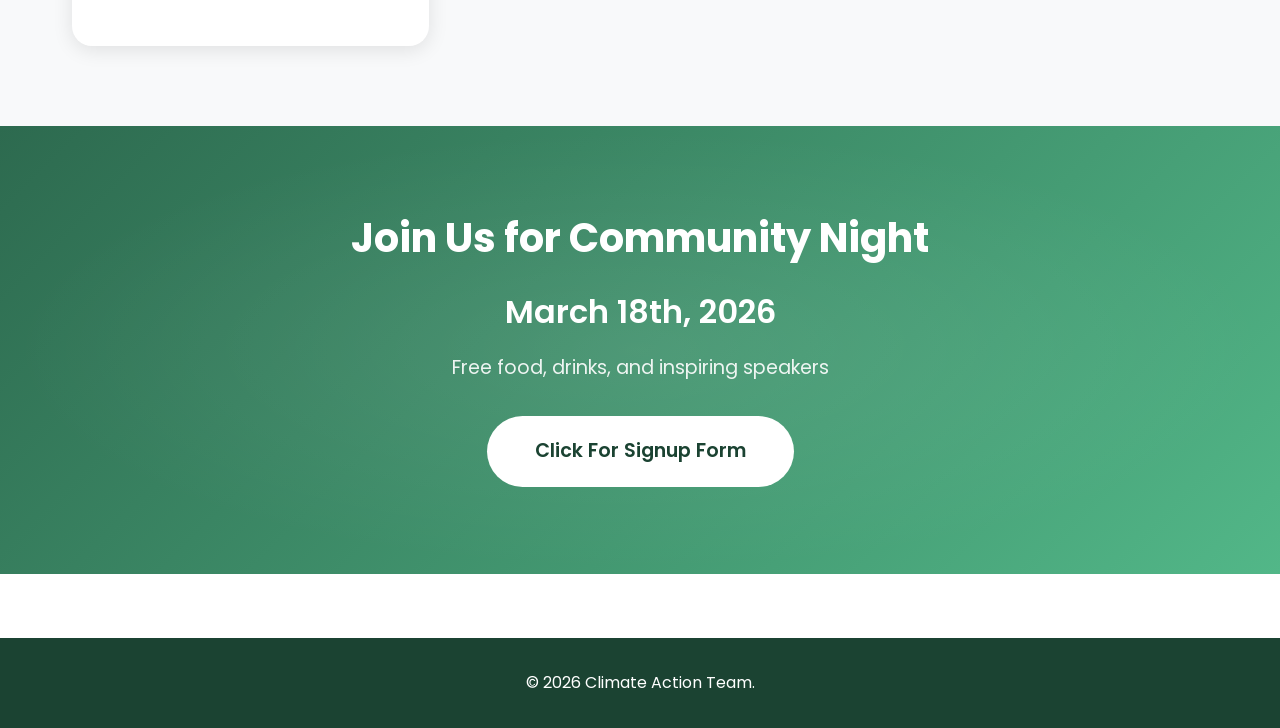
==== commit 96af6f59: "Add popup for March: Community Outreach card Co-authored-by: EthanK511 <234074963+EthanK511@users.no" ====
--- a/index.html
+++ b/index.html
@@ -138,7 +138,7 @@
                     <p>Students leading workshops for elementary and middle schoolers</p>
                     <span class="learn-more-hint">Learn more →</span>
                 </div>
-                <div class="highlight-card">
+                <div class="highlight-card highlight-card--clickable" id="communityOutreachCard" role="button" tabindex="0" aria-haspopup="dialog">
                     <div class="highlight-icon">
                         <svg xmlns="http://www.w3.org/2000/svg" viewBox="0 0 24 24" fill="none" stroke="currentColor" stroke-width="1.5" stroke-linecap="round" stroke-linejoin="round">
                             <path d="M17 21v-2a4 4 0 0 0-4-4H5a4 4 0 0 0-4 4v2"/>
@@ -149,6 +149,7 @@
                     </div>
                     <h3>March: Community Outreach</h3>
                     <p>Student-run social media campaigns and community night</p>
+                    <span class="learn-more-hint">Learn more →</span>
                 </div>
                 <div class="highlight-card">
                     <div class="highlight-icon">
@@ -209,6 +210,26 @@
             </div>
         </div>
     </div>
+    <!-- Community Outreach Modal -->
+    <div class="modal-overlay" id="communityOutreachModal" role="dialog" aria-modal="true" aria-labelledby="communityOutreachModalTitle">
+        <div class="modal">
+            <div class="modal-header">
+                <button class="modal-close" id="communityOutreachModalClose" aria-label="Close">&times;</button>
+                <div class="modal-icon">
+                    <svg xmlns="http://www.w3.org/2000/svg" viewBox="0 0 24 24" fill="none" stroke="currentColor" stroke-width="1.5" stroke-linecap="round" stroke-linejoin="round">
+                        <path d="M17 21v-2a4 4 0 0 0-4-4H5a4 4 0 0 0-4 4v2"/>
+                        <circle cx="9" cy="7" r="4"/>
+                        <path d="M23 21v-2a4 4 0 0 0-3-3.87"/>
+                        <path d="M16 3.13a4 4 0 0 1 0 7.75"/>
+                    </svg>
+                </div>
+                <h2 id="communityOutreachModalTitle">March: Community Outreach</h2>
+            </div>
+            <div class="modal-body">
+                <p>This branch of the Climate Action Team focuses on the community night and website. We work under the hood, making sure signups and website interaction works smoothly. In addition, we help to make the Community Night enjoyable and informative!</p>
+            </div>
+        </div>
+    </div>
     <script src="assets/js/script.js"></script>
 </body>
 </html>
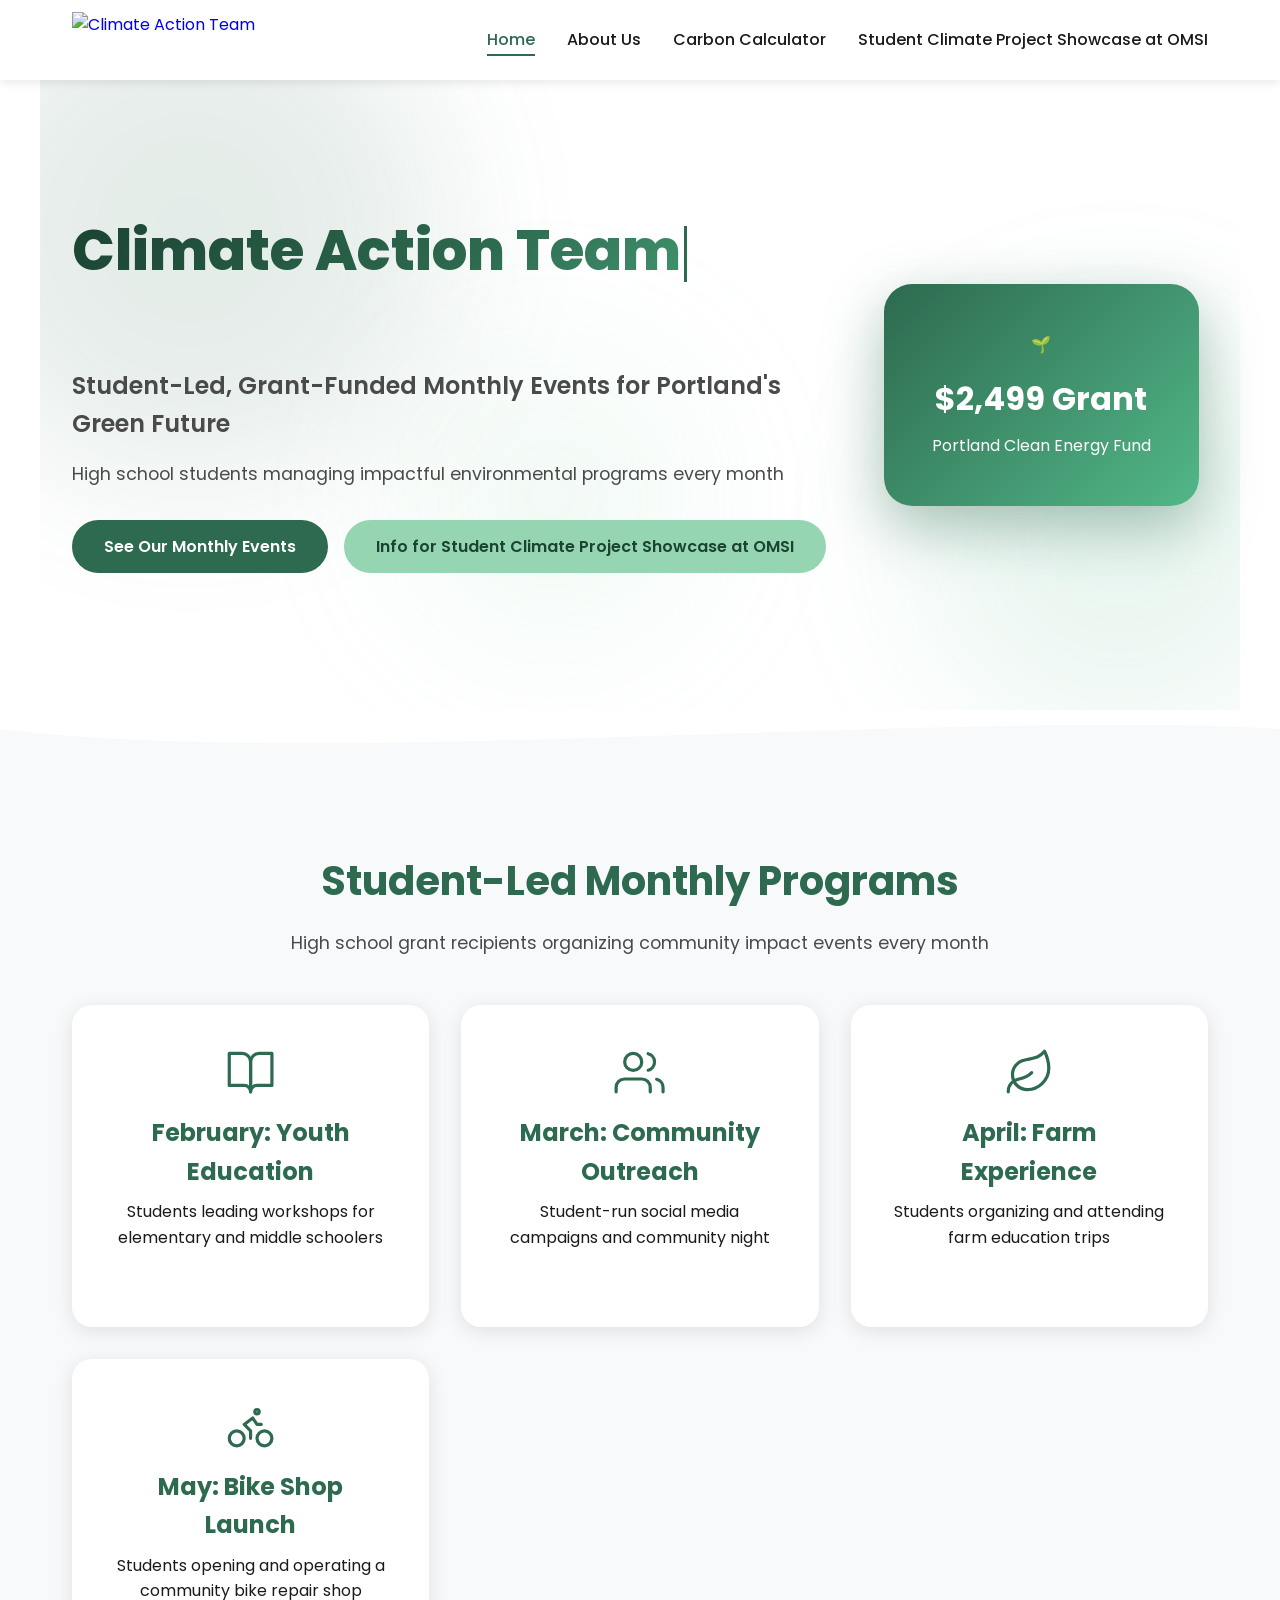
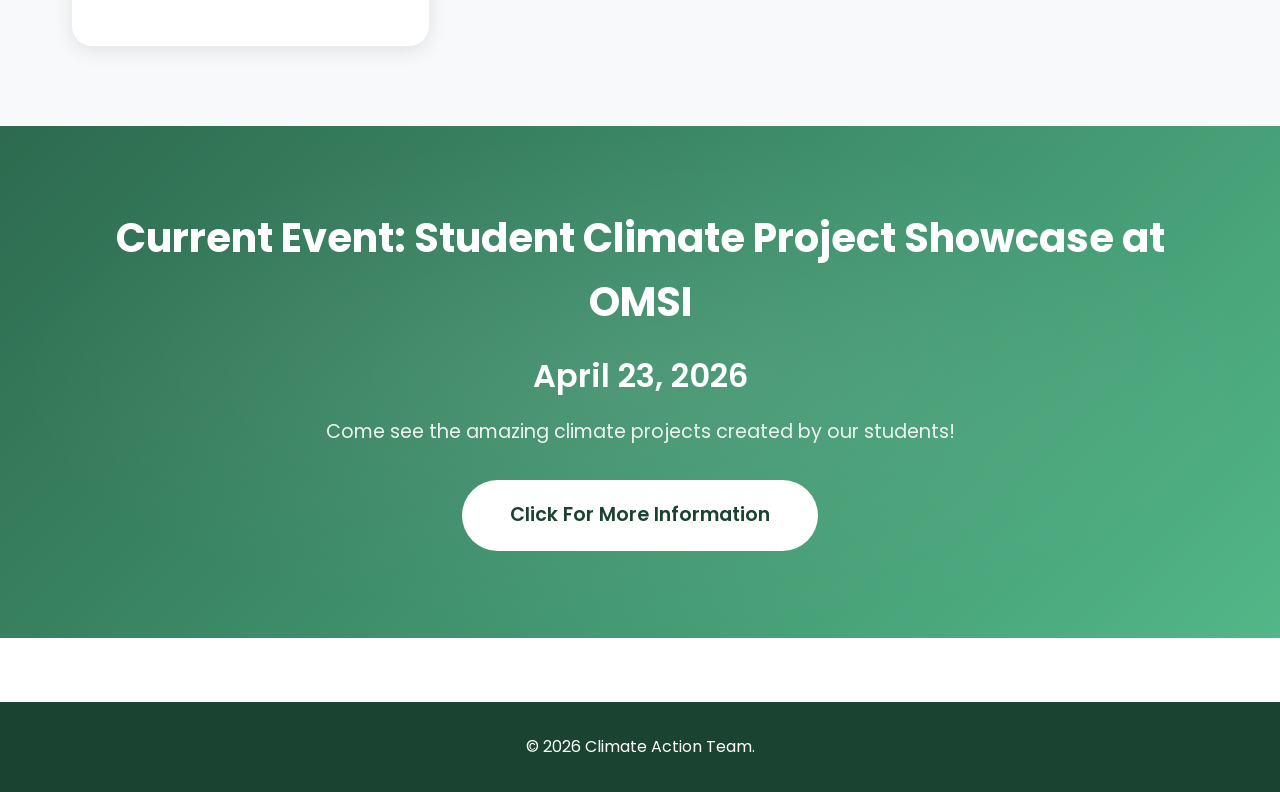
==== commit 4d6a2383: "changed text :)" ====
--- a/index.html
+++ b/index.html
@@ -1,75 +1,23 @@
 <!DOCTYPE html>
 <html lang="en">
 <head>
-  <meta charset="UTF-8">
-  <meta name="viewport" content="width=device-width, initial-scale=1.0">
-
-  <!-- Primary SEO -->
-  <title>Climate Action Team (CAT) | Official Website</title>
-  <meta name="description" content="Climate Action Team (CAT) is a student-led group running grant-funded monthly programs and events to build a greener future in Portland, Oregon.">
-  <link rel="canonical" href="https://cat.cateam.me/">
-
-  <!-- Indexing -->
-  <meta name="robots" content="index,follow">
-
-  <!-- Open Graph -->
-  <meta property="og:type" content="website">
-  <meta property="og:site_name" content="Climate Action Team (CAT)">
-  <meta property="og:title" content="Climate Action Team (CAT) | Official Website">
-  <meta property="og:description" content="Student-led, grant-funded monthly programs and events to build a greener future in Portland, Oregon.">
-  <meta property="og:url" content="https://cat.cateam.me/">
-  <!-- Optional: add an image once you have a good social sharing image -->
-  <meta property="og:image" content="https://cat.cateam.me/assets/images/og-image.png">
-  <meta property="og:image:width" content="1200">
-  <meta property="og:image:height" content="630">
-  <meta property="og:image:alt" content="Climate Action Team (CAT) – Official Website">
-  <meta name="twitter:image" content="https://cat.cateam.me/assets/images/og-image.png">
-
-  <!-- Twitter -->
-  <meta name="twitter:card" content="summary_large_image">
-  <meta name="twitter:title" content="Climate Action Team (CAT) | Official Website">
-  <meta name="twitter:description" content="Student-led, grant-funded monthly programs and events to build a greener future in Portland, Oregon.">
-
-  <!-- Favicons / CSS -->
-  <link rel="icon" type="image/svg+xml" href="assets/images/favicon.svg">
-  <link rel="stylesheet" href="assets/css/styles.css">
-
-  <!-- Schema.org: Organization + WebSite -->
-  <script type="application/ld+json">
-  {
-    "@context": "https://schema.org",
-    "@graph": [
-      {
-        "@type": "Organization",
-        "@id": "https://cat.cateam.me/#organization",
-        "name": "Climate Action Team",
-        "alternateName": "CAT",
-        "url": "https://cat.cateam.me/",
-        "email": "info@cateam.tech",
-        "sameAs": ["https://www.instagram.com/climateactionghs/"]
-      },
-      {
-        "@type": "WebSite",
-        "@id": "https://cat.cateam.me/#website",
-        "url": "https://cat.cateam.me/",
-        "name": "Climate Action Team (CAT)",
-        "publisher": { "@id": "https://cat.cateam.me/#organization" }
-      }
-    ]
-  }
-  </script>
+    <meta charset="UTF-8">
+    <meta name="viewport" content="width=device-width, initial-scale=1.0">
+    <title>CAT - Climate Action Team</title>
+    <link rel="icon" type="image/svg+xml" href="favicon.svg">
+    <link rel="stylesheet" href="styles.css">
 </head>
 <body>
     <nav class="navbar">
         <div class="nav-container">
             <a href="index.html" class="logo">
-                <img src="assets/images/Cat Logo.png" alt="Climate Action Team" class="logo-img">
+                <img src="Cat Logo.png" alt="Climate Action Team" class="logo-img">
             </a>
             <ul class="nav-menu" id="navMenu">
                 <li><a href="index.html" class="active">Home</a></li>
                 <li><a href="about.html">About Us</a></li>
                 <li><a href="carbon-calculator.html">Carbon Calculator</a></li>
-                <li><a href="signup.html">Community Night Sign-Up</a></li>
+                <li><a href="signup.html">Student Climate Project Showcase at OMSI</a></li>
             </ul>
             <button class="hamburger" id="hamburger" aria-label="Open menu">
                 <span></span>
@@ -87,7 +35,7 @@
             <li><a href="index.html" class="active">Home</a></li>
             <li><a href="about.html">About Us</a></li>
             <li><a href="carbon-calculator.html">Carbon Calculator</a></li>
-            <li><a href="signup.html">Community Night Sign-Up</a></li>
+            <li><a href="signup.html">Student Climate Project Showcase at OMSI</a></li>
         </ul>
     </div>
 
@@ -104,7 +52,7 @@
             <p class="hero-description">High school students managing impactful environmental programs every month</p>
             <div class="hero-buttons">
                 <a href="about.html" class="btn btn-primary">See Our Monthly Events</a>
-                <a href="signup.html" class="btn btn-secondary">Sign up for Community Night</a>
+                <a href="signup.html" class="btn btn-secondary">Info for Student Climate Project Showcase at OMSI</a>
             </div>
         </div>
         <div class="hero-image">
@@ -138,7 +86,7 @@
                     <p>Students leading workshops for elementary and middle schoolers</p>
                     <span class="learn-more-hint">Learn more →</span>
                 </div>
-                <div class="highlight-card highlight-card--clickable" id="communityOutreachCard" role="button" tabindex="0" aria-haspopup="dialog">
+                <div class="highlight-card">
                     <div class="highlight-icon">
                         <svg xmlns="http://www.w3.org/2000/svg" viewBox="0 0 24 24" fill="none" stroke="currentColor" stroke-width="1.5" stroke-linecap="round" stroke-linejoin="round">
                             <path d="M17 21v-2a4 4 0 0 0-4-4H5a4 4 0 0 0-4 4v2"/>
@@ -149,7 +97,6 @@
                     </div>
                     <h3>March: Community Outreach</h3>
                     <p>Student-run social media campaigns and community night</p>
-                    <span class="learn-more-hint">Learn more →</span>
                 </div>
                 <div class="highlight-card">
                     <div class="highlight-icon">
@@ -179,10 +126,10 @@
 
     <section class="cta-section">
         <div class="container">
-            <h2>Join Us for Community Night</h2>
-            <p class="cta-date">March 18th, 2026</p>
-            <p class="cta-description">Free food, drinks, and inspiring speakers</p>
-            <a href="signup.html" class="btn btn-large">Click For Signup Form</a>
+            <h2>Current Event: Student Climate Project Showcase at OMSI</h2>
+            <p class="cta-date">April 23, 2026</p>
+            <p class="cta-description">Come see the amazing climate projects created by our students!</p>
+            <a href="signup.html" class="btn btn-large">Click For More Information</a>
         </div>
     </section>
 
@@ -210,26 +157,6 @@
             </div>
         </div>
     </div>
-    <!-- Community Outreach Modal -->
-    <div class="modal-overlay" id="communityOutreachModal" role="dialog" aria-modal="true" aria-labelledby="communityOutreachModalTitle">
-        <div class="modal">
-            <div class="modal-header">
-                <button class="modal-close" id="communityOutreachModalClose" aria-label="Close">&times;</button>
-                <div class="modal-icon">
-                    <svg xmlns="http://www.w3.org/2000/svg" viewBox="0 0 24 24" fill="none" stroke="currentColor" stroke-width="1.5" stroke-linecap="round" stroke-linejoin="round">
-                        <path d="M17 21v-2a4 4 0 0 0-4-4H5a4 4 0 0 0-4 4v2"/>
-                        <circle cx="9" cy="7" r="4"/>
-                        <path d="M23 21v-2a4 4 0 0 0-3-3.87"/>
-                        <path d="M16 3.13a4 4 0 0 1 0 7.75"/>
-                    </svg>
-                </div>
-                <h2 id="communityOutreachModalTitle">March: Community Outreach</h2>
-            </div>
-            <div class="modal-body">
-                <p>This branch of the Climate Action Team focuses on the community night and website. We work under the hood, making sure signups and website interaction works smoothly. In addition, we help to make the Community Night enjoyable and informative!</p>
-            </div>
-        </div>
-    </div>
-    <script src="assets/js/script.js"></script>
+    <script src="script.js"></script>
 </body>
 </html>
--- a/styles.css
+++ b/styles.css
@@ -0,0 +1,2610 @@
+@import url('https://fonts.googleapis.com/css2?family=Poppins:ital,wght@0,300;0,400;0,500;0,600;0,700;0,800;1,400&display=swap');
+
+* {
+    margin: 0;
+    padding: 0;
+    box-sizing: border-box;
+}
+
+:root {
+    --primary-color: #2d6a4f;
+    --primary-dark: #1b4332;
+    --primary-light: #40916c;
+    --secondary-color: #52b788;
+    --accent-color: #95d5b2;
+    --text-dark: #1a1a1a;
+    --text-light: #4a4a4a;
+    --background: #ffffff;
+    --background-light: #f8f9fa;
+    --border-color: #e0e0e0;
+    --shadow: rgba(0, 0, 0, 0.1);
+}
+
+html {
+    overflow-x: hidden;
+}
+
+body {
+    font-family: 'Poppins', -apple-system, BlinkMacSystemFont, 'Segoe UI', Roboto, 'Helvetica Neue', Arial, sans-serif;
+    color: var(--text-dark);
+    line-height: 1.6;
+    background: var(--background);
+    overflow-x: hidden;
+}
+
+/* Navigation */
+.navbar {
+    background: var(--background);
+    box-shadow: 0 2px 10px var(--shadow);
+    position: sticky;
+    top: 0;
+    z-index: 1000;
+    transition: box-shadow 0.3s;
+}
+
+.navbar.scrolled {
+    box-shadow: 0 4px 20px rgba(45, 106, 79, 0.15);
+}
+
+.nav-container {
+    max-width: 1200px;
+    margin: 0 auto;
+    padding: 0.75rem 2rem;
+    display: flex;
+    justify-content: space-between;
+    align-items: center;
+}
+
+.logo {
+    display: flex;
+    align-items: center;
+    text-decoration: none;
+}
+
+.logo-img {
+    height: 56px;
+    width: auto;
+    display: block;
+    transform-origin: 50% 65%;
+    animation: catWiggle 1.5s ease-in-out;
+}
+
+@keyframes catWiggle {
+    0%   { transform: rotate(0deg); }
+    45%  { transform: rotate(-18deg); }
+    100% { transform: rotate(0deg); }
+}
+
+.logo h1 {
+    display: none;
+}
+
+.logo-subtitle {
+    display: none;
+}
+
+.nav-menu {
+    display: flex;
+    list-style: none;
+    gap: 2rem;
+}
+
+.nav-menu a {
+    text-decoration: none;
+    color: var(--text-dark);
+    font-weight: 500;
+    transition: color 0.3s;
+    position: relative;
+}
+
+.nav-menu a::after {
+    content: '';
+    position: absolute;
+    bottom: -5px;
+    left: 0;
+    width: 0;
+    height: 2px;
+    background: var(--primary-color);
+    transition: width 0.3s;
+}
+
+.nav-menu a:hover::after,
+.nav-menu a.active::after {
+    width: 100%;
+}
+
+.nav-menu a.active {
+    color: var(--primary-color);
+}
+
+/* Hero Section */
+.hero {
+    max-width: 1200px;
+    margin: 0 auto;
+    padding: 4rem 2rem;
+    display: grid;
+    grid-template-columns: 1fr 1fr;
+    gap: 3rem;
+    align-items: center;
+    min-height: 70vh;
+    position: relative;
+}
+
+.hero-content {
+    animation: fadeInUp 0.8s ease-out;
+    position: relative;
+    z-index: 1;
+}
+
+.hero-title {
+    font-size: 3.5rem;
+    background: linear-gradient(135deg, var(--primary-dark) 0%, var(--primary-color) 50%, var(--secondary-color) 100%);
+    -webkit-background-clip: text;
+    -webkit-text-fill-color: transparent;
+    background-clip: text;
+    margin-bottom: 1rem;
+    font-weight: 800;
+    line-height: 1.2;
+    min-height: calc(3.5rem * 1.2 * 2); /* always reserve 2 lines to prevent layout shift during typewriter */
+}
+
+.hero-subtitle {
+    font-size: 1.5rem;
+    color: var(--text-light);
+    margin-bottom: 1rem;
+    font-weight: 600;
+}
+
+.hero-description {
+    font-size: 1.1rem;
+    color: var(--text-light);
+    margin-bottom: 2rem;
+}
+
+.hero-buttons {
+    display: flex;
+    gap: 1rem;
+}
+
+.btn {
+    padding: 0.875rem 2rem;
+    text-decoration: none;
+    border-radius: 50px;
+    font-weight: 600;
+    transition: all 0.3s;
+    display: inline-block;
+    border: none;
+    cursor: pointer;
+    font-size: 1rem;
+    position: relative;
+    overflow: hidden;
+    font-family: 'Poppins', sans-serif;
+    white-space: nowrap;
+}
+
+.btn::after {
+    content: '';
+    position: absolute;
+    top: 0;
+    left: -100%;
+    width: 60%;
+    height: 100%;
+    background: linear-gradient(90deg, transparent, rgba(255,255,255,0.25), transparent);
+    transition: left 0.5s;
+}
+
+.btn:hover::after {
+    left: 150%;
+}
+
+.btn-primary {
+    background: var(--primary-color);
+    color: white;
+}
+
+.btn-primary:hover {
+    background: var(--primary-dark);
+    transform: translateY(-2px);
+    box-shadow: 0 4px 12px var(--shadow);
+}
+
+.btn-secondary {
+    background: var(--accent-color);
+    color: var(--primary-dark);
+}
+
+.btn-secondary:hover {
+    background: var(--secondary-color);
+    transform: translateY(-2px);
+}
+
+.btn-large {
+    padding: 1.25rem 3rem;
+    font-size: 1.2rem;
+}
+
+.cta-section .btn-large {
+    background: white;
+    color: var(--primary-dark);
+}
+
+.cta-section .btn-large:hover {
+    background: var(--accent-color);
+    transform: translateY(-3px);
+    box-shadow: 0 8px 28px rgba(0, 0, 0, 0.2);
+}
+
+.hero-image {
+    display: flex;
+    justify-content: center;
+    align-items: center;
+    animation: fadeInRight 0.8s ease-out;
+    position: relative;
+    z-index: 1;
+}
+
+.floating-card {
+    background: linear-gradient(135deg, var(--primary-color), var(--secondary-color));
+    padding: 3rem;
+    border-radius: 28px;
+    text-align: center;
+    color: white;
+    box-shadow: 0 20px 60px rgba(45, 106, 79, 0.4);
+    animation: float 3s ease-in-out infinite;
+    display: block;
+    text-decoration: none;
+    cursor: pointer;
+}
+
+.card-icon {
+    margin-bottom: 1rem;
+    display: flex;
+    justify-content: center;
+    align-items: center;
+}
+
+.card-icon svg {
+    width: 3.5rem;
+    height: 3.5rem;
+    color: white;
+    stroke: white;
+}
+
+.floating-card h3 {
+    font-size: 2rem;
+    margin-bottom: 0.5rem;
+}
+
+@keyframes float {
+    0%, 100% { transform: translateY(0); }
+    50% { transform: translateY(-20px); }
+}
+
+@keyframes fadeInUp {
+    from {
+        opacity: 0;
+        transform: translateY(30px);
+    }
+    to {
+        opacity: 1;
+        transform: translateY(0);
+    }
+}
+
+@keyframes fadeInRight {
+    from {
+        opacity: 0;
+        transform: translateX(30px);
+    }
+    to {
+        opacity: 1;
+        transform: translateX(0);
+    }
+}
+
+/* Animated hero background blobs */
+.hero-bg {
+    position: absolute;
+    top: 0;
+    left: 0;
+    width: 100%;
+    height: 100%;
+    pointer-events: none;
+    z-index: 0;
+    overflow: hidden;
+}
+
+.hero-blob {
+    position: absolute;
+    border-radius: 50%;
+    filter: blur(80px);
+    opacity: 0.12;
+    animation: blobDrift ease-in-out infinite;
+}
+
+.hero-blob-1 {
+    width: 500px;
+    height: 500px;
+    background: var(--primary-color);
+    top: -100px;
+    left: -100px;
+    animation-duration: 18s;
+    animation-delay: 0s;
+}
+
+.hero-blob-2 {
+    width: 400px;
+    height: 400px;
+    background: var(--secondary-color);
+    top: 40%;
+    right: -80px;
+    animation-duration: 22s;
+    animation-delay: -6s;
+}
+
+.hero-blob-3 {
+    width: 300px;
+    height: 300px;
+    background: var(--accent-color);
+    bottom: 10%;
+    left: 30%;
+    animation-duration: 15s;
+    animation-delay: -3s;
+}
+
+@keyframes blobDrift {
+    0%, 100% { transform: translate(0, 0) scale(1); }
+    33%       { transform: translate(40px, -30px) scale(1.08); }
+    66%       { transform: translate(-20px, 40px) scale(0.95); }
+}
+
+/* Typewriter cursor */
+.typewriter-cursor {
+    display: inline-block;
+    width: 3px;
+    height: 1em;
+    background: var(--primary-color);
+    margin-left: 3px;
+    vertical-align: middle;
+    animation: blink 0.8s step-end infinite;
+}
+
+@keyframes blink {
+    50% { opacity: 0; }
+}
+
+/* Scroll reveal base state for general sections */
+.reveal {
+    opacity: 0;
+    transform: translateY(30px);
+    transition: opacity 0.7s ease-out, transform 0.7s ease-out;
+}
+
+.reveal.visible {
+    opacity: 1;
+    transform: translateY(0);
+}
+
+/* Stagger delays for cards */
+.highlights-grid .highlight-card:nth-child(1) { animation-delay: 0.1s; }
+.highlights-grid .highlight-card:nth-child(2) { animation-delay: 0.25s; }
+.highlights-grid .highlight-card:nth-child(3) { animation-delay: 0.4s; }
+.highlights-grid .highlight-card:nth-child(4) { animation-delay: 0.55s; }
+
+@keyframes cardFadeIn {
+    from { opacity: 0; transform: translateY(40px); }
+    to   { opacity: 1; transform: translateY(0); }
+}
+
+/* Wave divider between sections */
+.section-wave {
+    line-height: 0;
+    overflow: hidden;
+    margin-top: -1px;
+}
+
+.section-wave svg {
+    display: block;
+    width: 100%;
+    height: 60px;
+}
+
+/* Carbon calculator SVG icon styles */
+.calc-earth-icon svg,
+.result-earth svg {
+    width: 4.5rem;
+    height: 4.5rem;
+}
+
+.calc-earth-icon {
+    display: flex;
+    justify-content: center;
+    margin-bottom: 1rem;
+    animation: float 3s ease-in-out infinite;
+}
+
+.cat-pill span:first-child svg {
+    width: 1.1em;
+    height: 1.1em;
+    vertical-align: middle;
+}
+
+/* Container */
+.container {
+    max-width: 1200px;
+    margin: 0 auto;
+    padding: 0 2rem;
+}
+
+/* Highlights Section */
+.highlights {
+    padding: 5rem 0;
+    background: var(--background-light);
+}
+
+.highlights h2 {
+    text-align: center;
+    font-size: 2.5rem;
+    color: var(--primary-color);
+    margin-bottom: 1rem;
+}
+
+.section-subtitle {
+    text-align: center;
+    font-size: 1.1rem;
+    color: var(--text-light);
+    margin-bottom: 3rem;
+    max-width: 700px;
+    margin-left: auto;
+    margin-right: auto;
+}
+
+.highlights-grid {
+    display: grid;
+    grid-template-columns: repeat(auto-fit, minmax(280px, 1fr));
+    gap: 2rem;
+}
+
+.highlight-card {
+    background: white;
+    padding: 2.5rem;
+    border-radius: 20px;
+    text-align: center;
+    box-shadow: 0 4px 20px var(--shadow);
+    transition: transform 0.3s, box-shadow 0.3s, border-color 0.3s;
+    border: 2px solid transparent;
+    animation: cardFadeIn 0.6s ease-out both;
+}
+
+.highlight-card:hover {
+    transform: translateY(-12px) scale(1.02);
+    box-shadow: 0 20px 40px rgba(45, 106, 79, 0.18);
+    border-color: var(--secondary-color);
+}
+
+.highlight-icon {
+    margin-bottom: 1rem;
+    display: flex;
+    justify-content: center;
+    align-items: center;
+    transition: transform 0.3s;
+}
+
+.highlight-icon svg {
+    width: 3.2rem;
+    height: 3.2rem;
+    color: var(--primary-color);
+    stroke: var(--primary-color);
+}
+
+.highlight-card:hover .highlight-icon {
+    transform: scale(1.2) rotate(-5deg);
+    animation: iconBounce 0.5s ease;
+}
+
+@keyframes iconBounce {
+    0%, 100% { transform: scale(1.2) rotate(-5deg); }
+    50% { transform: scale(1.35) rotate(5deg); }
+}
+
+.highlight-card h3 {
+    color: var(--primary-color);
+    font-size: 1.5rem;
+    margin-bottom: 0.5rem;
+}
+
+/* CTA Section */
+.cta-section {
+    padding: 5rem 0;
+    background: linear-gradient(135deg, var(--primary-color), var(--secondary-color));
+    color: white;
+    text-align: center;
+    position: relative;
+    overflow: hidden;
+}
+
+.cta-section::before {
+    content: '';
+    position: absolute;
+    inset: 0;
+    background: radial-gradient(ellipse at 50% 50%, rgba(255,255,255,0.08) 0%, transparent 70%);
+    animation: ctaPulse 4s ease-in-out infinite;
+}
+
+@keyframes ctaPulse {
+    0%, 100% { transform: scale(1); opacity: 1; }
+    50%       { transform: scale(1.15); opacity: 0.5; }
+}
+
+.cta-section h2 {
+    font-size: 2.5rem;
+    margin-bottom: 1rem;
+}
+
+.cta-date {
+    font-size: 2rem;
+    font-weight: 600;
+    margin-bottom: 1rem;
+}
+
+.cta-description {
+    font-size: 1.2rem;
+    margin-bottom: 2rem;
+    opacity: 0.9;
+}
+
+/* About Hero */
+.about-hero {
+    padding: 4rem 0;
+    text-align: center;
+    background: var(--background-light);
+}
+
+.about-hero h1 {
+    font-size: 3rem;
+    color: var(--primary-color);
+    margin-bottom: 1.5rem;
+}
+
+.about-intro {
+    font-size: 1.2rem;
+    color: var(--text-light);
+    max-width: 800px;
+    margin: 0 auto;
+    line-height: 1.8;
+    margin-bottom: 2rem;
+}
+
+.student-led-badge {
+    text-align: center;
+    padding: 1.5rem;
+    background: linear-gradient(135deg, var(--primary-color), var(--secondary-color));
+    color: white;
+    border-radius: 12px;
+    font-size: 1.1rem;
+    max-width: 700px;
+    margin: 0 auto;
+    box-shadow: 0 4px 20px var(--shadow);
+}
+
+/* Timeline */
+.timeline-section {
+    padding: 5rem 0;
+}
+
+.timeline-section h2 {
+    text-align: center;
+    font-size: 2.5rem;
+    color: var(--primary-color);
+    margin-bottom: 1rem;
+}
+
+.timeline-intro {
+    text-align: center;
+    font-size: 1.1rem;
+    color: var(--text-light);
+    max-width: 700px;
+    margin: 0 auto 4rem;
+}
+
+.timeline {
+    position: relative;
+    padding: 2rem 0;
+}
+
+.timeline::before {
+    content: '';
+    position: absolute;
+    left: 50%;
+    top: 0;
+    bottom: 0;
+    width: 3px;
+    background: var(--accent-color);
+    transform: translateX(-50%);
+}
+
+.timeline-item {
+    display: grid;
+    grid-template-columns: 1fr auto 1fr;
+    gap: 2rem;
+    margin-bottom: 4rem;
+    opacity: 0;
+    transform: translateY(30px);
+    animation: fadeInTimeline 0.6s ease-out forwards;
+}
+
+.timeline-item:nth-child(1) { animation-delay: 0.2s; }
+.timeline-item:nth-child(2) { animation-delay: 0.4s; }
+.timeline-item:nth-child(3) { animation-delay: 0.6s; }
+.timeline-item:nth-child(4) { animation-delay: 0.8s; }
+
+@keyframes fadeInTimeline {
+    to {
+        opacity: 1;
+        transform: translateY(0);
+    }
+}
+
+.timeline-item:nth-child(odd) .timeline-content {
+    grid-column: 1;
+    text-align: right;
+}
+
+.timeline-item:nth-child(even) .timeline-content {
+    grid-column: 3;
+    text-align: left;
+}
+
+.timeline-marker {
+    grid-column: 2;
+    display: flex;
+    justify-content: center;
+    align-items: center;
+    position: relative;
+    z-index: 2;
+}
+
+.timeline-icon {
+    width: 80px;
+    height: 80px;
+    background: white;
+    border: 4px solid var(--primary-color);
+    border-radius: 50%;
+    display: flex;
+    align-items: center;
+    justify-content: center;
+    box-shadow: 0 4px 20px var(--shadow);
+    transition: transform 0.3s;
+}
+
+.timeline-icon svg {
+    width: 2.2rem;
+    height: 2.2rem;
+    color: var(--primary-color);
+    stroke: var(--primary-color);
+}
+
+.timeline-item:hover .timeline-icon {
+    transform: scale(1.1) rotate(5deg);
+}
+
+.timeline-content {
+    background: white;
+    padding: 2rem;
+    border-radius: 15px;
+    box-shadow: 0 4px 20px var(--shadow);
+    transition: transform 0.3s;
+}
+
+.timeline-item:hover .timeline-content {
+    transform: translateY(-5px);
+}
+
+.timeline-date {
+    color: var(--primary-color);
+    font-weight: 700;
+    font-size: 1.1rem;
+    margin-bottom: 0.5rem;
+}
+
+.timeline-content h3 {
+    color: var(--primary-dark);
+    font-size: 1.5rem;
+    margin-bottom: 1rem;
+}
+
+.timeline-content p {
+    color: var(--text-light);
+    line-height: 1.8;
+}
+
+.timeline-tag {
+    display: inline-block;
+    background: var(--accent-color);
+    color: var(--primary-dark);
+    padding: 0.5rem 1rem;
+    border-radius: 20px;
+    font-size: 0.9rem;
+    font-weight: 600;
+    margin-top: 1rem;
+}
+
+/* Mission Section */
+.mission-section {
+    padding: 5rem 0;
+    background: var(--background-light);
+}
+
+.mission-content {
+    text-align: center;
+    max-width: 800px;
+    margin: 0 auto;
+}
+
+.mission-content h2 {
+    font-size: 2.5rem;
+    color: var(--primary-color);
+    margin-bottom: 1.5rem;
+}
+
+.mission-content p {
+    font-size: 1.2rem;
+    color: var(--text-light);
+    line-height: 1.8;
+}
+
+.mission-highlight {
+    margin-top: 1.5rem;
+    padding: 1.5rem;
+    background: linear-gradient(135deg, var(--accent-color), var(--secondary-color));
+    border-radius: 10px;
+    color: var(--primary-dark);
+    font-weight: 600;
+    font-size: 1.15rem;
+}
+
+/* Sign-up Hero */
+.signup-hero {
+    padding: 4rem 0;
+    background: var(--background-light);
+    text-align: center;
+}
+
+.signup-hero h1 {
+    font-size: 3rem;
+    color: var(--primary-color);
+    margin-bottom: 2rem;
+}
+
+.event-details {
+    display: flex;
+    justify-content: center;
+    gap: 3rem;
+    flex-wrap: wrap;
+    max-width: 900px;
+    margin: 0 auto;
+}
+
+.event-detail {
+    display: flex;
+    align-items: center;
+    gap: 1rem;
+}
+
+.detail-icon {
+    display: flex;
+    align-items: center;
+    justify-content: center;
+    width: 3rem;
+    height: 3rem;
+}
+
+.detail-icon svg {
+    width: 2.4rem;
+    height: 2.4rem;
+    color: var(--primary-color);
+    stroke: var(--primary-color);
+}
+
+.event-detail strong {
+    color: var(--primary-color);
+    display: block;
+    font-size: 0.9rem;
+}
+
+.event-detail p {
+    color: var(--text-dark);
+    font-size: 1.1rem;
+    margin: 0;
+}
+
+/* Form Section */
+.form-section {
+    padding: 5rem 0;
+}
+
+/* Google Form Embed */
+.form-embed-wrapper {
+    max-width: 780px;
+    margin: 0 auto;
+}
+
+.form-embed-header {
+    text-align: center;
+    margin-bottom: 2rem;
+}
+
+.form-embed-icon {
+    font-size: 3rem;
+    margin-bottom: 1rem;
+    animation: float 3s ease-in-out infinite;
+}
+
+.form-embed-header h2 {
+    font-size: 2rem;
+    font-weight: 700;
+    color: var(--primary-color);
+    margin-bottom: 0.75rem;
+    font-family: 'Poppins', sans-serif;
+}
+
+.form-embed-header p {
+    font-size: 1.05rem;
+    color: var(--text-light);
+    line-height: 1.7;
+    max-width: 560px;
+    margin: 0 auto;
+    font-family: 'Poppins', sans-serif;
+}
+
+.form-embed-header strong {
+    color: var(--primary-dark);
+    font-weight: 700;
+}
+
+.form-embed-container {
+    background: white;
+    border-radius: 20px;
+    box-shadow: 0 8px 40px rgba(45, 106, 79, 0.12);
+    overflow: hidden;
+    border: 2px solid var(--accent-color);
+    padding: 0.5rem;
+}
+
+.form-embed-container iframe {
+    display: block;
+    width: 100%;
+    border: none;
+    border-radius: 16px;
+}
+
+.form-embed-note {
+    text-align: center;
+    margin-top: 1.25rem;
+    font-size: 0.9rem;
+    color: var(--text-light);
+    font-family: 'Poppins', sans-serif;
+}
+
+.form-embed-note a {
+    color: var(--primary-color);
+    font-weight: 600;
+    text-decoration: none;
+    transition: color 0.2s;
+}
+
+.form-embed-note a:hover {
+    color: var(--primary-dark);
+    text-decoration: underline;
+}
+
+.form-container {
+    display: grid;
+    grid-template-columns: 2fr 1fr;
+    gap: 4rem;
+    max-width: 1000px;
+    margin: 0 auto;
+}
+
+.signup-form {
+    background: white;
+    padding: 3rem;
+    border-radius: 15px;
+    box-shadow: 0 4px 30px var(--shadow);
+}
+
+.form-group {
+    margin-bottom: 1.5rem;
+}
+
+.form-group label {
+    display: block;
+    color: var(--text-dark);
+    font-weight: 600;
+    margin-bottom: 0.5rem;
+}
+
+.section-label {
+    font-size: 1.1rem;
+    color: var(--primary-color);
+    margin-top: 1rem;
+}
+
+.form-help {
+    color: var(--text-light);
+    font-size: 0.9rem;
+    margin-top: 0.5rem;
+}
+
+.form-group input[type="text"],
+.form-group input[type="email"] {
+    width: 100%;
+    padding: 0.875rem;
+    border: 2px solid var(--border-color);
+    border-radius: 8px;
+    font-size: 1rem;
+    transition: border-color 0.3s;
+}
+
+.form-group input:focus {
+    outline: none;
+    border-color: var(--primary-color);
+}
+
+.verification-options {
+    margin-top: 1.5rem;
+}
+
+.verification-option {
+    margin-bottom: 1rem;
+}
+
+.verification-option input[type="radio"] {
+    display: none;
+}
+
+.radio-label {
+    display: block;
+    padding: 1.25rem;
+    border: 2px solid var(--border-color);
+    border-radius: 8px;
+    cursor: pointer;
+    transition: all 0.3s;
+}
+
+.verification-option input[type="radio"]:checked + .radio-label {
+    border-color: var(--primary-color);
+    background: rgba(45, 106, 79, 0.05);
+}
+
+.radio-title {
+    display: block;
+    font-weight: 600;
+    color: var(--text-dark);
+    margin-bottom: 0.25rem;
+}
+
+.radio-description {
+    display: block;
+    color: var(--text-light);
+    font-size: 0.9rem;
+}
+
+
+
+.divider {
+    display: none;
+}
+
+.divider::before {
+    content: '';
+    position: absolute;
+    left: 0;
+    top: 50%;
+    width: 100%;
+    height: 1px;
+    background: var(--border-color);
+}
+
+.divider span {
+    background: white;
+    padding: 0 1rem;
+    color: var(--text-light);
+    position: relative;
+    z-index: 1;
+}
+
+.btn-submit {
+    width: 100%;
+    margin-top: 2rem;
+    font-size: 1.1rem;
+    padding: 1.25rem;
+}
+
+.error-message {
+    background: #fee;
+    color: #c33;
+    padding: 1rem;
+    border-radius: 8px;
+    margin-top: 1rem;
+    display: none;
+}
+
+.success-message {
+    background: #efe;
+    color: #3a3;
+    padding: 1rem;
+    border-radius: 8px;
+    margin-top: 1rem;
+    display: none;
+}
+
+.form-info {
+    background: var(--background-light);
+    padding: 2rem;
+    border-radius: 15px;
+    height: fit-content;
+}
+
+.form-info h3 {
+    color: var(--primary-color);
+    font-size: 1.5rem;
+    margin-bottom: 1rem;
+}
+
+.form-info ul {
+    list-style: none;
+}
+
+.form-info li {
+    padding: 0.75rem 0;
+    color: var(--text-dark);
+    position: relative;
+    padding-left: 2rem;
+}
+
+.form-info li::before {
+    content: '✓';
+    position: absolute;
+    left: 0;
+    color: var(--primary-color);
+    font-weight: bold;
+    font-size: 1.2rem;
+}
+
+/* Carbon Calculator Styles */
+.calculator-section {
+    margin-bottom: 3rem;
+    padding-bottom: 2rem;
+    border-bottom: 2px solid var(--border-color);
+}
+
+.calculator-section:last-of-type {
+    border-bottom: none;
+}
+
+.results-section {
+    animation: fadeInUp 0.8s ease-out;
+}
+
+.results-hero {
+    text-align: center;
+    margin-bottom: 3rem;
+}
+
+.result-card {
+    background: var(--background-light);
+    padding: 2rem;
+    border-radius: 15px;
+    text-align: center;
+}
+
+.main-result {
+    background: linear-gradient(135deg, var(--primary-color), var(--secondary-color));
+    color: white;
+    padding: 3rem;
+}
+
+.result-icon {
+    font-size: 4rem;
+    margin-bottom: 1rem;
+}
+
+.main-result h3 {
+    font-size: 1.5rem;
+    margin-bottom: 1rem;
+    opacity: 0.95;
+}
+
+.result-value {
+    font-size: 4rem;
+    font-weight: 700;
+    margin: 1rem 0;
+}
+
+.result-unit {
+    font-size: 1.2rem;
+    opacity: 0.9;
+}
+
+.results-grid {
+    display: grid;
+    grid-template-columns: repeat(auto-fit, minmax(200px, 1fr));
+    gap: 1.5rem;
+    margin-bottom: 3rem;
+}
+
+.comparison-value {
+    font-size: 2.5rem;
+    font-weight: 700;
+    color: var(--primary-color);
+    margin: 0.5rem 0;
+}
+
+.result-card h4 {
+    color: var(--text-dark);
+    margin-bottom: 0.5rem;
+}
+
+.result-card p {
+    color: var(--text-light);
+    font-size: 0.9rem;
+}
+
+.breakdown-section {
+    margin-bottom: 3rem;
+    padding: 2rem;
+    background: var(--background-light);
+    border-radius: 15px;
+}
+
+.breakdown-grid {
+    display: grid;
+    gap: 1.5rem;
+}
+
+.breakdown-item {
+    display: grid;
+    grid-template-columns: 150px 1fr 100px;
+    gap: 1rem;
+    align-items: center;
+}
+
+.breakdown-label {
+    font-weight: 600;
+    color: var(--text-dark);
+}
+
+.breakdown-bar {
+    background: var(--border-color);
+    height: 30px;
+    border-radius: 15px;
+    overflow: hidden;
+}
+
+.breakdown-fill {
+    height: 100%;
+    background: linear-gradient(90deg, var(--primary-color), var(--secondary-color));
+    transition: width 1s ease-out;
+    border-radius: 15px;
+}
+
+.breakdown-value {
+    text-align: right;
+    font-weight: 600;
+    color: var(--primary-color);
+}
+
+.tips-section {
+    margin-bottom: 3rem;
+}
+
+.tips-grid {
+    display: grid;
+    grid-template-columns: repeat(auto-fit, minmax(280px, 1fr));
+    gap: 1.5rem;
+}
+
+.tip-card {
+    background: white;
+    padding: 1.5rem;
+    border-radius: 12px;
+    border: 2px solid var(--border-color);
+    transition: all 0.3s;
+}
+
+.tip-card:hover {
+    transform: translateY(-5px);
+    border-color: var(--primary-color);
+    box-shadow: 0 4px 20px var(--shadow);
+}
+
+.tip-icon {
+    font-size: 2.5rem;
+    margin-bottom: 0.75rem;
+}
+
+.tip-card h4 {
+    color: var(--primary-color);
+    margin-bottom: 0.5rem;
+    font-size: 1.1rem;
+}
+
+.tip-card p {
+    color: var(--text-light);
+    font-size: 0.95rem;
+    line-height: 1.6;
+}
+
+.co2-cloud-section {
+    background: var(--background-light);
+    padding: 2rem;
+    border-radius: 15px;
+    text-align: center;
+}
+
+.co2-cloud-section h3 {
+    margin-bottom: 1rem;
+}
+
+.co2-cloud-section p {
+    color: var(--text-light);
+    max-width: 600px;
+    margin: 0 auto 1rem;
+}
+
+/* Clickable highlight card */
+.highlight-card--clickable {
+    cursor: pointer;
+    position: relative;
+}
+
+.highlight-card--clickable .learn-more-hint {
+    display: inline-block;
+    margin-top: 0.75rem;
+    font-size: 0.85rem;
+    font-weight: 600;
+    color: var(--primary-color);
+    opacity: 0;
+    transition: opacity 0.3s;
+}
+
+.highlight-card--clickable:hover .learn-more-hint,
+.highlight-card--clickable:focus-visible .learn-more-hint {
+    opacity: 1;
+}
+
+.highlight-card--clickable:focus-visible {
+    outline: 3px solid var(--primary-color);
+    outline-offset: 2px;
+}
+
+/* Prevent body scroll when modal is open */
+body.modal-open {
+    overflow: hidden;
+}
+
+/* Modal overlay */
+.modal-overlay {
+    display: none;
+    position: fixed;
+    top: 0;
+    left: 0;
+    right: 0;
+    bottom: 0;
+    background: rgba(0, 0, 0, 0.6);
+    backdrop-filter: blur(4px);
+    -webkit-backdrop-filter: blur(4px);
+    z-index: 2000;
+    justify-content: center;
+    align-items: center;
+    padding: 1.5rem;
+}
+
+.modal-overlay.is-open {
+    display: flex;
+}
+
+.modal {
+    background: white;
+    border-radius: 20px;
+    max-width: 560px;
+    width: 100%;
+    box-shadow: 0 20px 60px rgba(0, 0, 0, 0.3);
+    overflow: visible;
+    animation: modalIn 0.3s cubic-bezier(0.34, 1.56, 0.64, 1);
+    max-height: 90vh;
+    overflow-y: auto;
+}
+
+@keyframes modalIn {
+    from { opacity: 0; transform: scale(0.88) translateY(20px); }
+    to   { opacity: 1; transform: scale(1) translateY(0); }
+}
+
+.modal-header {
+    background: linear-gradient(135deg, var(--primary-dark), var(--primary-color));
+    color: white;
+    padding: 2rem 2rem 1.5rem;
+    text-align: center;
+    position: relative;
+}
+
+.modal-close {
+    position: absolute;
+    top: 1rem;
+    right: 1rem;
+    background: rgba(255, 255, 255, 0.2);
+    border: none;
+    color: white;
+    font-size: 1.4rem;
+    width: 2rem;
+    height: 2rem;
+    border-radius: 50%;
+    cursor: pointer;
+    display: flex;
+    align-items: center;
+    justify-content: center;
+    transition: background 0.2s;
+    line-height: 1;
+}
+
+.modal-close:hover {
+    background: rgba(255, 255, 255, 0.35);
+}
+
+.modal-icon {
+    position: relative;
+    animation: modalSlideIn 0.35s cubic-bezier(0.34, 1.56, 0.64, 1);
+    display: flex;
+    justify-content: center;
+    align-items: center;
+    margin-bottom: 0.75rem;
+}
+
+.modal-icon svg {
+    width: 3.5rem;
+    height: 3.5rem;
+    color: white;
+    stroke: white;
+}
+
+@keyframes modalSlideIn {
+    from {
+        opacity: 0;
+        transform: scale(0.88) translateY(-24px);
+    }
+    to {
+        opacity: 1;
+        transform: scale(1) translateY(0);
+    }
+}
+
+.modal-header {
+    background: linear-gradient(135deg, var(--primary-color), var(--secondary-color));
+    padding: 2.5rem 2.5rem 2rem;
+    text-align: center;
+    color: white;
+    position: relative;
+}
+
+.modal-header h2 {
+    font-size: 1.4rem;
+    font-weight: 700;
+    font-size: 1.6rem;
+    font-weight: 700;
+    color: white;
+    margin: 0;
+}
+
+.modal-body {
+    padding: 1.75rem 2rem 2rem;
+    padding: 2rem 2.5rem 2.5rem;
+}
+
+.modal-body p {
+    color: var(--text-light);
+    line-height: 1.75;
+    line-height: 1.85;
+    font-size: 1rem;
+    margin: 0;
+}
+
+.modal-body a {
+    color: var(--primary-color);
+    font-weight: 600;
+    text-decoration: none;
+}
+
+.modal-body a:hover {
+    text-decoration: underline;
+}
+
+.modal-close {
+    position: absolute;
+    top: 0.875rem;
+    right: 0.875rem;
+    background: rgba(255, 255, 255, 0.2);
+    border: none;
+    font-size: 1.4rem;
+    line-height: 1;
+    cursor: pointer;
+    color: white;
+    width: 36px;
+    height: 36px;
+    border-radius: 50%;
+    display: flex;
+    align-items: center;
+    justify-content: center;
+    transition: background 0.2s, transform 0.2s;
+    flex-shrink: 0;
+}
+
+.modal-close:hover {
+    background: rgba(255, 255, 255, 0.35);
+    transform: scale(1.1);
+}
+
+.modal-close:focus-visible {
+    outline: 2px solid white;
+    outline-offset: 2px;
+}
+
+/* Footer */
+footer {
+    background: var(--primary-dark);
+    color: white;
+    text-align: center;
+    padding: 2rem 0;
+    margin-top: 4rem;
+}
+
+/* Responsive Design */
+@media (max-width: 968px) {
+    .hero {
+        grid-template-columns: 1fr;
+        text-align: center;
+    }
+
+    .hero-title {
+        font-size: 2.5rem;
+    }
+
+    .hero-buttons {
+        justify-content: center;
+    }
+
+    .timeline::before {
+        left: 40px;
+    }
+
+    .timeline-item {
+        grid-template-columns: auto 1fr;
+        gap: 2rem;
+    }
+
+    .timeline-item .timeline-content {
+        grid-column: 2 !important;
+        text-align: left !important;
+    }
+
+    .timeline-marker {
+        grid-column: 1;
+    }
+
+    .form-container {
+        grid-template-columns: 1fr;
+    }
+
+    .nav-menu {
+        gap: 1rem;
+        font-size: 0.9rem;
+    }
+
+    .event-details {
+        flex-direction: column;
+        gap: 1.5rem;
+    }
+}
+
+@media (max-width: 600px) {
+    .hero-title {
+        font-size: 2rem;
+        min-height: unset; /* removes the big blank space on mobile */
+    }
+
+    .hero-subtitle {
+        font-size: 1.2rem;
+    }
+
+    .hero-description {
+        font-size: 1rem;
+    }
+
+    .hero-buttons {
+        flex-direction: column;
+        align-items: center;
+    }
+
+    .btn {
+        width: 100%;
+        text-align: center;
+    }
+
+    .floating-card {
+        padding: 1.75rem;
+    }
+
+    .floating-card h3 {
+        font-size: 1.5rem;
+    }
+
+    .nav-container {
+        padding: 0.75rem 1rem;
+    }
+
+    .signup-form {
+        padding: 1.5rem;
+    }
+
+    .timeline-icon {
+        width: 60px;
+        height: 60px;
+        font-size: 1.5rem;
+    }
+
+    .highlights h2,
+    .cta-section h2,
+    .mission-content h2 {
+        font-size: 1.8rem;
+    }
+
+    .cta-date {
+        font-size: 1.5rem;
+    }
+
+    .container {
+        padding: 0 1rem;
+    }
+}
+
+/* =========================================================
+   CARBON CALCULATOR – REDESIGNED QUIZ STYLES
+   ========================================================= */
+
+/* --- Hero --- */
+.calc-hero {
+    background: linear-gradient(135deg, var(--primary-dark) 0%, var(--primary-color) 55%, var(--secondary-color) 100%);
+    color: white;
+    padding: 5rem 0 4rem;
+    text-align: center;
+    position: relative;
+    overflow: hidden;
+    min-height: 420px;
+    display: flex;
+    align-items: center;
+}
+
+.calc-particles {
+    position: absolute;
+    inset: 0;
+    pointer-events: none;
+}
+
+.particle {
+    position: absolute;
+    border-radius: 50%;
+    background: rgba(255, 255, 255, 0.15);
+    animation: floatParticle linear infinite;
+}
+.p1 { width: 60px; height: 60px; top: 10%; left: 5%;  animation-duration: 12s; animation-delay: 0s; }
+.p2 { width: 30px; height: 30px; top: 60%; left: 12%; animation-duration: 9s;  animation-delay: 1s; }
+.p3 { width: 80px; height: 80px; top: 20%; left: 80%; animation-duration: 15s; animation-delay: 2s; }
+.p4 { width: 20px; height: 20px; top: 70%; left: 75%; animation-duration: 8s;  animation-delay: 0.5s; }
+.p5 { width: 50px; height: 50px; top: 40%; left: 45%; animation-duration: 11s; animation-delay: 3s; }
+.p6 { width: 35px; height: 35px; top: 80%; left: 55%; animation-duration: 10s; animation-delay: 1.5s; }
+
+@keyframes floatParticle {
+    0%   { transform: translateY(0)   rotate(0deg);   opacity: 0.6; }
+    50%  { transform: translateY(-40px) rotate(180deg); opacity: 0.3; }
+    100% { transform: translateY(0)   rotate(360deg); opacity: 0.6; }
+}
+
+.calc-hero-inner {
+    position: relative;
+    z-index: 2;
+    max-width: 680px;
+    margin: 0 auto;
+    animation: fadeInUp 0.8s ease-out;
+}
+
+.calc-earth-icon {
+    font-size: 4.5rem;
+    display: block;
+    margin-bottom: 1rem;
+    animation: float 3s ease-in-out infinite;
+}
+
+.calc-hero-inner h1 {
+    font-size: 2.8rem;
+    font-weight: 800;
+    margin-bottom: 1rem;
+    line-height: 1.2;
+}
+
+.calc-hero-inner p {
+    font-size: 1.15rem;
+    opacity: 0.92;
+    margin-bottom: 1.5rem;
+    line-height: 1.7;
+}
+
+.calc-hero-badges {
+    display: flex;
+    flex-wrap: wrap;
+    justify-content: center;
+    gap: 0.75rem;
+    margin-bottom: 2rem;
+}
+
+.hero-badge {
+    background: rgba(255,255,255,0.2);
+    border: 1px solid rgba(255,255,255,0.35);
+    padding: 0.45rem 1.1rem;
+    border-radius: 50px;
+    font-size: 0.9rem;
+    font-weight: 500;
+    backdrop-filter: blur(6px);
+}
+
+.btn-hero {
+    background: white;
+    color: var(--primary-dark);
+    font-size: 1.15rem;
+    font-weight: 700;
+    padding: 1rem 2.8rem;
+    border-radius: 50px;
+    border: none;
+    cursor: pointer;
+    box-shadow: 0 6px 24px rgba(0,0,0,0.18);
+    transition: all 0.3s;
+}
+.btn-hero:hover {
+    transform: translateY(-3px);
+    box-shadow: 0 10px 30px rgba(0,0,0,0.25);
+}
+
+/* --- Quiz Shell --- */
+.quiz-shell {
+    background: #f4f7f5;
+    min-height: 100vh;
+    padding-bottom: 4rem;
+}
+
+.quiz-wrap {
+    max-width: 820px;
+    margin: 0 auto;
+    padding: 0 1.5rem;
+}
+
+/* --- Top bar --- */
+.quiz-topbar {
+    display: flex;
+    justify-content: space-between;
+    align-items: center;
+    padding: 1.25rem 0 0.5rem;
+    flex-wrap: wrap;
+    gap: 0.75rem;
+}
+
+.quiz-cats {
+    display: flex;
+    gap: 0.5rem;
+    flex-wrap: wrap;
+}
+
+.cat-pill {
+    display: flex;
+    align-items: center;
+    gap: 0.3rem;
+    padding: 0.4rem 0.9rem;
+    border-radius: 50px;
+    font-size: 0.82rem;
+    font-weight: 600;
+    background: #e2ece7;
+    color: var(--text-light);
+    transition: all 0.3s;
+    border: 2px solid transparent;
+}
+
+.cat-pill.active {
+    background: var(--primary-color);
+    color: white;
+    border-color: var(--primary-dark);
+}
+
+.cat-pill.done {
+    background: var(--secondary-color);
+    color: white;
+    opacity: 0.7;
+}
+
+.cat-pill-label { display: inline; }
+
+/* --- Progress bar --- */
+.quiz-prog-track {
+    height: 6px;
+    background: #d8e8df;
+    border-radius: 3px;
+    overflow: hidden;
+    margin: 0.75rem 0;
+}
+
+.quiz-prog-fill {
+    height: 100%;
+    background: linear-gradient(90deg, var(--primary-color), var(--secondary-color));
+    border-radius: 3px;
+    transition: width 0.5s cubic-bezier(0.4, 0, 0.2, 1);
+}
+
+/* --- Step label --- */
+.quiz-step-row {
+    text-align: right;
+    margin-bottom: 0.25rem;
+}
+.quiz-step-label {
+    font-size: 0.85rem;
+    color: var(--text-light);
+    font-weight: 500;
+}
+
+/* --- Live counter --- */
+.live-counter {
+    background: white;
+    border: 2px solid var(--accent-color);
+    border-radius: 12px;
+    padding: 0.5rem 1.1rem;
+    text-align: center;
+    transition: opacity 0.5s;
+    min-width: 140px;
+}
+.live-counter-label {
+    font-size: 0.72rem;
+    color: var(--text-light);
+    font-weight: 600;
+    text-transform: uppercase;
+    letter-spacing: 0.05em;
+}
+.live-counter-value {
+    font-size: 1.3rem;
+    font-weight: 800;
+    color: var(--primary-color);
+    line-height: 1.2;
+}
+.live-unit {
+    font-size: 0.75rem;
+    font-weight: 500;
+    color: var(--text-light);
+}
+
+/* --- Question area --- */
+.question-area {
+    position: relative;
+    min-height: 380px;
+    overflow: hidden;
+}
+
+/* --- Question panel animations --- */
+.q-panel {
+    width: 100%;
+}
+
+.q-panel.enter-right {
+    animation: qSlideInRight 0.38s cubic-bezier(0.4, 0, 0.2, 1) forwards;
+}
+.q-panel.enter-left {
+    animation: qSlideInLeft 0.38s cubic-bezier(0.4, 0, 0.2, 1) forwards;
+}
+.q-panel.exit-left {
+    position: absolute;
+    top: 0; left: 0;
+    animation: qSlideOutLeft 0.35s cubic-bezier(0.4, 0, 0.2, 1) forwards;
+    pointer-events: none;
+}
+.q-panel.exit-right {
+    position: absolute;
+    top: 0; left: 0;
+    animation: qSlideOutRight 0.35s cubic-bezier(0.4, 0, 0.2, 1) forwards;
+    pointer-events: none;
+}
+
+@keyframes qSlideInRight {
+    from { opacity: 0; transform: translateX(70px); }
+    to   { opacity: 1; transform: translateX(0); }
+}
+@keyframes qSlideInLeft {
+    from { opacity: 0; transform: translateX(-70px); }
+    to   { opacity: 1; transform: translateX(0); }
+}
+@keyframes qSlideOutLeft {
+    from { opacity: 1; transform: translateX(0); }
+    to   { opacity: 0; transform: translateX(-70px); }
+}
+@keyframes qSlideOutRight {
+    from { opacity: 1; transform: translateX(0); }
+    to   { opacity: 0; transform: translateX(70px); }
+}
+
+/* --- Category label inside question --- */
+.q-cat-tag {
+    display: inline-flex;
+    align-items: center;
+    gap: 0.35rem;
+    background: var(--accent-color);
+    color: var(--primary-dark);
+    font-size: 0.8rem;
+    font-weight: 700;
+    padding: 0.3rem 0.9rem;
+    border-radius: 50px;
+    margin-bottom: 1.25rem;
+    text-transform: uppercase;
+    letter-spacing: 0.05em;
+}
+
+/* --- Question text --- */
+.q-question {
+    font-size: 1.75rem;
+    font-weight: 700;
+    color: var(--primary-dark);
+    line-height: 1.35;
+    margin-bottom: 0.5rem;
+    text-align: center;
+}
+
+.q-sub {
+    font-size: 1rem;
+    color: var(--text-light);
+    margin-bottom: 1.75rem;
+    text-align: center;
+}
+
+/* --- Cards grid --- */
+.q-cards-grid {
+    display: grid;
+    gap: 0.85rem;
+    margin-top: 0.5rem;
+}
+
+.q-cards-grid.g-2  { grid-template-columns: repeat(2, 1fr); }
+.q-cards-grid.g-3  { grid-template-columns: repeat(3, 1fr); }
+.q-cards-grid.g-4  { grid-template-columns: repeat(4, 1fr); }
+.q-cards-grid.g-auto { grid-template-columns: repeat(auto-fit, minmax(130px, 1fr)); }
+
+.q-card {
+    background: white;
+    border: 2.5px solid #e0e8e4;
+    border-radius: 16px;
+    padding: 1.15rem 0.75rem;
+    cursor: pointer;
+    text-align: center;
+    transition: all 0.22s cubic-bezier(0.4, 0, 0.2, 1);
+    display: flex;
+    flex-direction: column;
+    align-items: center;
+    gap: 0.35rem;
+    box-shadow: 0 2px 8px rgba(0,0,0,0.05);
+    user-select: none;
+}
+
+.q-card:hover {
+    border-color: var(--primary-light);
+    background: #f0f7f3;
+    transform: translateY(-3px);
+    box-shadow: 0 6px 20px rgba(45,106,79,0.15);
+}
+
+.q-card.selected {
+    background: linear-gradient(135deg, var(--primary-color), var(--primary-light));
+    border-color: var(--primary-color);
+    color: white;
+    transform: translateY(-3px);
+    box-shadow: 0 8px 24px rgba(45,106,79,0.35);
+}
+
+.q-card-icon {
+    font-size: 2.2rem;
+    line-height: 1;
+    display: block;
+}
+
+.q-card-label {
+    font-size: 0.92rem;
+    font-weight: 700;
+    line-height: 1.3;
+    color: var(--text-dark);
+}
+
+.q-card.selected .q-card-label {
+    color: white;
+}
+
+.q-card-sub {
+    font-size: 0.75rem;
+    color: var(--text-light);
+    line-height: 1.3;
+}
+
+.q-card.selected .q-card-sub {
+    color: rgba(255,255,255,0.85);
+}
+
+/* --- Number input --- */
+.q-number-wrap {
+    display: flex;
+    flex-direction: column;
+    align-items: center;
+    gap: 1rem;
+    padding: 1rem 0;
+}
+
+.q-number-row {
+    display: flex;
+    align-items: center;
+    gap: 0.75rem;
+    background: white;
+    border: 2.5px solid #d0e4da;
+    border-radius: 16px;
+    padding: 0.75rem 1.5rem;
+    box-shadow: 0 4px 16px rgba(0,0,0,0.07);
+    transition: border-color 0.25s;
+}
+
+.q-number-row:focus-within {
+    border-color: var(--primary-color);
+    box-shadow: 0 4px 20px rgba(45,106,79,0.18);
+}
+
+.q-number-input {
+    border: none;
+    outline: none;
+    font-size: 2.2rem;
+    font-weight: 700;
+    width: 140px;
+    text-align: center;
+    color: var(--primary-dark);
+    background: transparent;
+}
+
+/* Chrome/Safari spinner removal */
+.q-number-input::-webkit-outer-spin-button,
+.q-number-input::-webkit-inner-spin-button { -webkit-appearance: none; }
+.q-number-input[type=number] { appearance: textfield; -moz-appearance: textfield; }
+
+.q-number-unit {
+    font-size: 1rem;
+    font-weight: 600;
+    color: var(--text-light);
+    white-space: nowrap;
+}
+
+.q-number-hint {
+    font-size: 0.88rem;
+    color: var(--text-light);
+    text-align: center;
+    max-width: 400px;
+    line-height: 1.5;
+}
+
+.btn-quiz-continue {
+    background: var(--primary-color);
+    color: white;
+    border: none;
+    border-radius: 50px;
+    padding: 0.9rem 2.5rem;
+    font-size: 1.05rem;
+    font-weight: 700;
+    cursor: pointer;
+    transition: all 0.25s;
+    box-shadow: 0 4px 16px rgba(45,106,79,0.3);
+}
+.btn-quiz-continue:hover {
+    background: var(--primary-dark);
+    transform: translateY(-2px);
+    box-shadow: 0 6px 20px rgba(45,106,79,0.4);
+}
+
+/* --- Back button --- */
+.quiz-back-row {
+    margin-top: 1.5rem;
+    display: flex;
+    justify-content: flex-start;
+}
+
+.btn-quiz-back {
+    background: none;
+    border: 2px solid #c8ddd4;
+    color: var(--text-light);
+    border-radius: 50px;
+    padding: 0.55rem 1.4rem;
+    font-size: 0.9rem;
+    font-weight: 600;
+    cursor: pointer;
+    transition: all 0.25s;
+}
+.btn-quiz-back:hover {
+    border-color: var(--primary-color);
+    color: var(--primary-color);
+}
+
+/* =========================================================
+   RESULTS SECTION
+   ========================================================= */
+.results-shell {
+    padding: 3rem 0 5rem;
+    background: var(--background-light);
+}
+
+.results-container {
+    background: white;
+    border-radius: 20px;
+    box-shadow: 0 8px 40px rgba(0,0,0,0.1);
+    overflow: hidden;
+    padding: 0;
+    animation: fadeInUp 0.7s ease-out;
+}
+
+.results-header {
+    background: linear-gradient(135deg, var(--primary-dark), var(--primary-color), var(--secondary-color));
+    color: white;
+    text-align: center;
+    padding: 3.5rem 2rem 2.5rem;
+}
+
+.result-earth {
+    font-size: 5rem;
+    display: block;
+    margin-bottom: 0.75rem;
+    animation: float 3s ease-in-out infinite;
+}
+
+.results-header h2 {
+    font-size: 1.6rem;
+    opacity: 0.95;
+    margin-bottom: 1.25rem;
+    font-weight: 600;
+}
+
+.result-total-wrap {
+    display: inline-block;
+}
+
+.result-total-number {
+    font-size: 5.5rem;
+    font-weight: 900;
+    line-height: 1;
+    text-shadow: 0 4px 16px rgba(0,0,0,0.2);
+}
+
+.result-total-unit {
+    font-size: 1.1rem;
+    opacity: 0.88;
+    margin-top: 0.25rem;
+}
+
+.result-rating-badge {
+    display: inline-block;
+    margin-top: 1.25rem;
+    padding: 0.5rem 1.75rem;
+    border-radius: 50px;
+    font-size: 1rem;
+    font-weight: 800;
+    background: rgba(255,255,255,0.25);
+    border: 2px solid rgba(255,255,255,0.5);
+    letter-spacing: 0.04em;
+}
+
+/* --- Comparison gauge --- */
+.comparison-section {
+    padding: 2.5rem 2.5rem 1.5rem;
+}
+
+.comparison-section h3,
+.breakdown-section h3,
+.tips-section h3 {
+    font-size: 1.35rem;
+    color: var(--primary-dark);
+    margin-bottom: 1.5rem;
+    font-weight: 700;
+}
+
+.comparison-gauge {
+    background: var(--background-light);
+    border-radius: 16px;
+    padding: 1.5rem;
+}
+
+.gauge-scale-labels {
+    display: flex;
+    justify-content: space-between;
+    font-size: 0.78rem;
+    color: var(--text-light);
+    font-weight: 600;
+    margin-bottom: 0.4rem;
+    padding: 0 1px;
+}
+
+.gauge-track {
+    height: 28px;
+    border-radius: 14px;
+    display: flex;
+    overflow: visible;
+    position: relative;
+    margin-bottom: 1rem;
+}
+
+.gauge-zone {
+    height: 100%;
+}
+.gauge-zone:first-child { border-radius: 14px 0 0 14px; }
+.gauge-zone:last-child  { border-radius: 0 14px 14px 0; }
+.gauge-zone.green  { background: #22c55e; }
+.gauge-zone.yellow { background: #84cc16; }
+.gauge-zone.orange { background: #f59e0b; }
+.gauge-zone.red    { background: #ef4444; }
+
+.gauge-marker {
+    position: absolute;
+    top: -8px;
+    transform: translateX(-50%);
+    transition: left 1.2s cubic-bezier(0.4, 0, 0.2, 1);
+    text-align: center;
+    z-index: 2;
+}
+
+.gauge-arrow {
+    font-size: 1.4rem;
+    color: var(--primary-dark);
+    line-height: 1;
+    filter: drop-shadow(0 2px 4px rgba(0,0,0,0.3));
+}
+
+.gauge-marker-label {
+    font-size: 0.75rem;
+    font-weight: 800;
+    color: var(--primary-dark);
+    background: white;
+    padding: 0.15rem 0.5rem;
+    border-radius: 8px;
+    box-shadow: 0 2px 8px rgba(0,0,0,0.15);
+    white-space: nowrap;
+    margin-top: 0.2rem;
+}
+
+.gauge-legend {
+    display: flex;
+    flex-wrap: wrap;
+    gap: 1rem;
+    font-size: 0.85rem;
+    font-weight: 600;
+    color: var(--text-dark);
+}
+
+.legend-item.green  { color: #15803d; }
+.legend-item.blue   { color: #2563eb; }
+.legend-item.orange { color: #d97706; }
+
+/* --- Comparison cards grid --- */
+.comparison-cards-grid {
+    display: grid;
+    grid-template-columns: repeat(4, 1fr);
+    gap: 1rem;
+    padding: 0 2.5rem 2rem;
+}
+
+.comparison-card {
+    background: var(--background-light);
+    border-radius: 14px;
+    padding: 1.5rem 1rem;
+    text-align: center;
+    border: 2px solid transparent;
+    transition: all 0.3s;
+}
+
+.comparison-card:hover {
+    transform: translateY(-4px);
+    box-shadow: 0 6px 20px rgba(0,0,0,0.1);
+}
+
+.highlight-card-result {
+    background: linear-gradient(135deg, #e8f5ee, #d1eedd);
+    border-color: var(--primary-light);
+}
+
+.comp-icon { font-size: 2rem; margin-bottom: 0.4rem; }
+
+.comp-label {
+    font-size: 0.78rem;
+    color: var(--text-light);
+    font-weight: 600;
+    text-transform: uppercase;
+    letter-spacing: 0.06em;
+    margin-bottom: 0.35rem;
+}
+
+.comp-value {
+    font-size: 1.9rem;
+    font-weight: 800;
+    color: var(--primary-dark);
+    line-height: 1.1;
+}
+.comp-value span {
+    font-size: 0.75rem;
+    font-weight: 500;
+    color: var(--text-light);
+    display: block;
+}
+
+/* --- Breakdown bars --- */
+.breakdown-section {
+    padding: 2rem 2.5rem 2.5rem;
+    background: var(--background-light);
+}
+
+.breakdown-grid { display: grid; gap: 1.25rem; }
+
+.breakdown-item {
+    display: grid;
+    grid-template-columns: 160px 1fr;
+    gap: 1rem;
+    align-items: center;
+}
+
+.breakdown-label {
+    font-weight: 700;
+    color: var(--text-dark);
+    font-size: 0.95rem;
+}
+
+.breakdown-bar-wrap {
+    display: grid;
+    grid-template-columns: 1fr 90px;
+    gap: 0.75rem;
+    align-items: center;
+}
+
+.breakdown-bar-bg {
+    height: 24px;
+    background: #d8e8df;
+    border-radius: 12px;
+    overflow: hidden;
+}
+
+.breakdown-bar-fill {
+    height: 100%;
+    background: linear-gradient(90deg, var(--primary-color), var(--secondary-color));
+    border-radius: 12px;
+    transition: width 1.2s cubic-bezier(0.4, 0, 0.2, 1);
+}
+
+.breakdown-value {
+    font-weight: 700;
+    color: var(--primary-color);
+    font-size: 0.9rem;
+    text-align: right;
+}
+
+/* --- Tips --- */
+.tips-section {
+    padding: 2.5rem 2.5rem 1.5rem;
+}
+
+.tips-grid {
+    display: grid;
+    grid-template-columns: repeat(auto-fit, minmax(260px, 1fr));
+    gap: 1.25rem;
+}
+
+.tip-card {
+    background: white;
+    border: 2px solid #e0ebe5;
+    border-radius: 14px;
+    padding: 1.5rem;
+    transition: all 0.3s;
+}
+
+.tip-card:hover {
+    transform: translateY(-4px);
+    border-color: var(--primary-light);
+    box-shadow: 0 6px 20px rgba(45,106,79,0.12);
+}
+
+.tip-icon { font-size: 2.2rem; margin-bottom: 0.6rem; }
+
+.tip-card h4 {
+    color: var(--primary-color);
+    margin-bottom: 0.4rem;
+    font-size: 1rem;
+}
+
+.tip-card p {
+    color: var(--text-light);
+    font-size: 0.9rem;
+    line-height: 1.6;
+}
+
+/* --- CO2 cloud & footer --- */
+.co2-cloud-section {
+    background: linear-gradient(135deg, #e8f5ee, #d4ede0);
+    padding: 2rem 2.5rem;
+    text-align: center;
+}
+.co2-cloud-section h3 { color: var(--primary-dark); margin-bottom: 0.75rem; }
+.co2-cloud-section p  { color: var(--text-light); margin-bottom: 1.25rem; font-size: 0.95rem; }
+
+.results-footer {
+    padding: 2rem 2.5rem;
+    text-align: center;
+}
+
+/* =========================================================
+   RESPONSIVE
+   ========================================================= */
+@media (max-width: 720px) {
+    .calc-hero-inner h1 { font-size: 2rem; }
+    .q-question { font-size: 1.35rem; }
+    .q-cards-grid.g-4  { grid-template-columns: repeat(2, 1fr); }
+    .q-cards-grid.g-3  { grid-template-columns: repeat(2, 1fr); }
+    .comparison-cards-grid { grid-template-columns: repeat(2, 1fr); }
+    .breakdown-item { grid-template-columns: 1fr; gap: 0.4rem; }
+    .breakdown-bar-wrap { grid-template-columns: 1fr 80px; }
+    .cat-pill-label { display: none; }
+    .comparison-section, .breakdown-section, .tips-section,
+    .co2-cloud-section, .results-footer { padding-left: 1.25rem; padding-right: 1.25rem; }
+}
+
+@media (max-width: 480px) {
+    .q-cards-grid.g-2  { grid-template-columns: 1fr; }
+    .q-cards-grid.g-3  { grid-template-columns: repeat(2, 1fr); }
+    .comparison-cards-grid { grid-template-columns: repeat(2, 1fr); }
+    .result-total-number { font-size: 4rem; }
+}
+
+@media (prefers-reduced-motion: reduce) {
+    .modal {
+        animation: none;
+    }
+}
+
+/* =========================================================
+   HAMBURGER + SIDE MENU
+   ========================================================= */
+
+.hamburger {
+    display: flex;
+    flex-direction: column;
+    justify-content: space-between;
+    width: 28px;
+    height: 20px;
+    background: none;
+    border: none;
+    cursor: pointer;
+    padding: 0;
+    margin-left: auto;
+}
+
+.hamburger span {
+    display: block;
+    height: 3px;
+    width: 100%;
+    background: var(--primary-dark);
+    border-radius: 3px;
+    transition: all 0.3s;
+}
+
+.side-menu-overlay {
+    display: none;
+    position: fixed;
+    inset: 0;
+    background: rgba(0, 0, 0, 0.45);
+    z-index: 1500;
+    backdrop-filter: blur(2px);
+}
+
+.side-menu-overlay.open {
+    display: block;
+}
+
+.side-menu {
+    position: fixed;
+    top: 0;
+    right: -300px;
+    width: 260px;
+    height: 100%;
+    background: white;
+    box-shadow: -4px 0 30px rgba(0, 0, 0, 0.15);
+    z-index: 1600;
+    transition: right 0.35s cubic-bezier(0.4, 0, 0.2, 1);
+    display: flex;
+    flex-direction: column;
+    padding: 2rem 1.5rem;
+}
+
+.side-menu.open {
+    right: 0;
+}
+
+.side-menu-close {
+    align-self: flex-end;
+    background: none;
+    border: none;
+    font-size: 2rem;
+    cursor: pointer;
+    color: var(--text-light);
+    line-height: 1;
+    margin-bottom: 2rem;
+    transition: color 0.2s;
+}
+
+.side-menu-close:hover {
+    color: var(--primary-color);
+}
+
+.side-menu-links {
+    list-style: none;
+    display: flex;
+    flex-direction: column;
+    gap: 0.5rem;
+}
+
+.side-menu-links a {
+    display: block;
+    padding: 0.85rem 1rem;
+    text-decoration: none;
+    color: var(--text-dark);
+    font-weight: 600;
+    font-size: 1.1rem;
+    border-radius: 10px;
+    transition: background 0.2s, color 0.2s;
+}
+
+.side-menu-links a:hover,
+.side-menu-links a.active {
+    background: var(--background-light);
+    color: var(--primary-color);
+}
+
+/* On desktop: hide hamburger */
+.hamburger {
+    display: none;
+}
+
+/* On mobile (≤600px): hide nav links, show hamburger */
+@media (max-width: 600px) {
+    .nav-menu {
+        display: none !important;
+    }
+
+    .hamburger {
+        display: flex;
+    }
+}
+
+/* =========================================================
+   COOKIES CONSENT BANNER
+   ========================================================= */
+
+.cookies-banner {
+    position: fixed;
+    bottom: 0;
+    left: 0;
+    right: 0;
+    background: white;
+    box-shadow: 0 -4px 30px rgba(45, 106, 79, 0.15);
+    border-top: 3px solid var(--accent-color);
+    z-index: 3000;
+    padding: 1.25rem 2rem;
+    transform: translateY(100%);
+    transition: transform 0.4s cubic-bezier(0.4, 0, 0.2, 1), opacity 0.4s ease;
+    opacity: 0;
+    font-family: 'Poppins', sans-serif;
+}
+
+.cookies-banner.is-visible {
+    transform: translateY(0);
+    opacity: 1;
+}
+
+.cookies-banner.is-hiding {
+    transform: translateY(100%);
+    opacity: 0;
+}
+
+.cookies-banner-inner {
+    max-width: 1200px;
+    margin: 0 auto;
+    display: flex;
+    align-items: center;
+    justify-content: space-between;
+    gap: 2rem;
+    flex-wrap: wrap;
+}
+
+.cookies-banner-text {
+    display: flex;
+    align-items: center;
+    gap: 1rem;
+    flex: 1;
+    min-width: 260px;
+}
+
+.cookies-icon {
+    font-size: 2rem;
+    flex-shrink: 0;
+}
+
+.cookies-banner-text strong {
+    display: block;
+    color: var(--text-dark);
+    font-weight: 700;
+    font-size: 0.95rem;
+    margin-bottom: 0.2rem;
+}
+
+.cookies-banner-text p {
+    color: var(--text-light);
+    font-size: 0.88rem;
+    margin: 0;
+    line-height: 1.5;
+}
+
+.cookies-banner-actions {
+    display: flex;
+    gap: 0.75rem;
+    flex-shrink: 0;
+    align-items: center;
+}
+
+.cookies-accept {
+    padding: 0.6rem 1.5rem;
+    font-size: 0.95rem;
+}
+
+.cookies-decline {
+    padding: 0.6rem 1.5rem;
+    font-size: 0.95rem;
+    background: transparent;
+    color: var(--text-light);
+    border: 2px solid var(--border-color);
+    border-radius: 50px;
+    font-family: 'Poppins', sans-serif;
+    font-weight: 600;
+    cursor: pointer;
+    transition: all 0.3s;
+}
+
+.cookies-decline:hover {
+    border-color: var(--text-light);
+    color: var(--text-dark);
+}
+
+@media (max-width: 600px) {
+    .cookies-banner {
+        padding: 1rem;
+    }
+
+    .cookies-banner-inner {
+        flex-direction: column;
+        align-items: flex-start;
+        gap: 1rem;
+    }
+
+    .cookies-banner-actions {
+        width: 100%;
+    }
+
+    .cookies-accept,
+    .cookies-decline {
+        flex: 1;
+        text-align: center;
+    }
+}
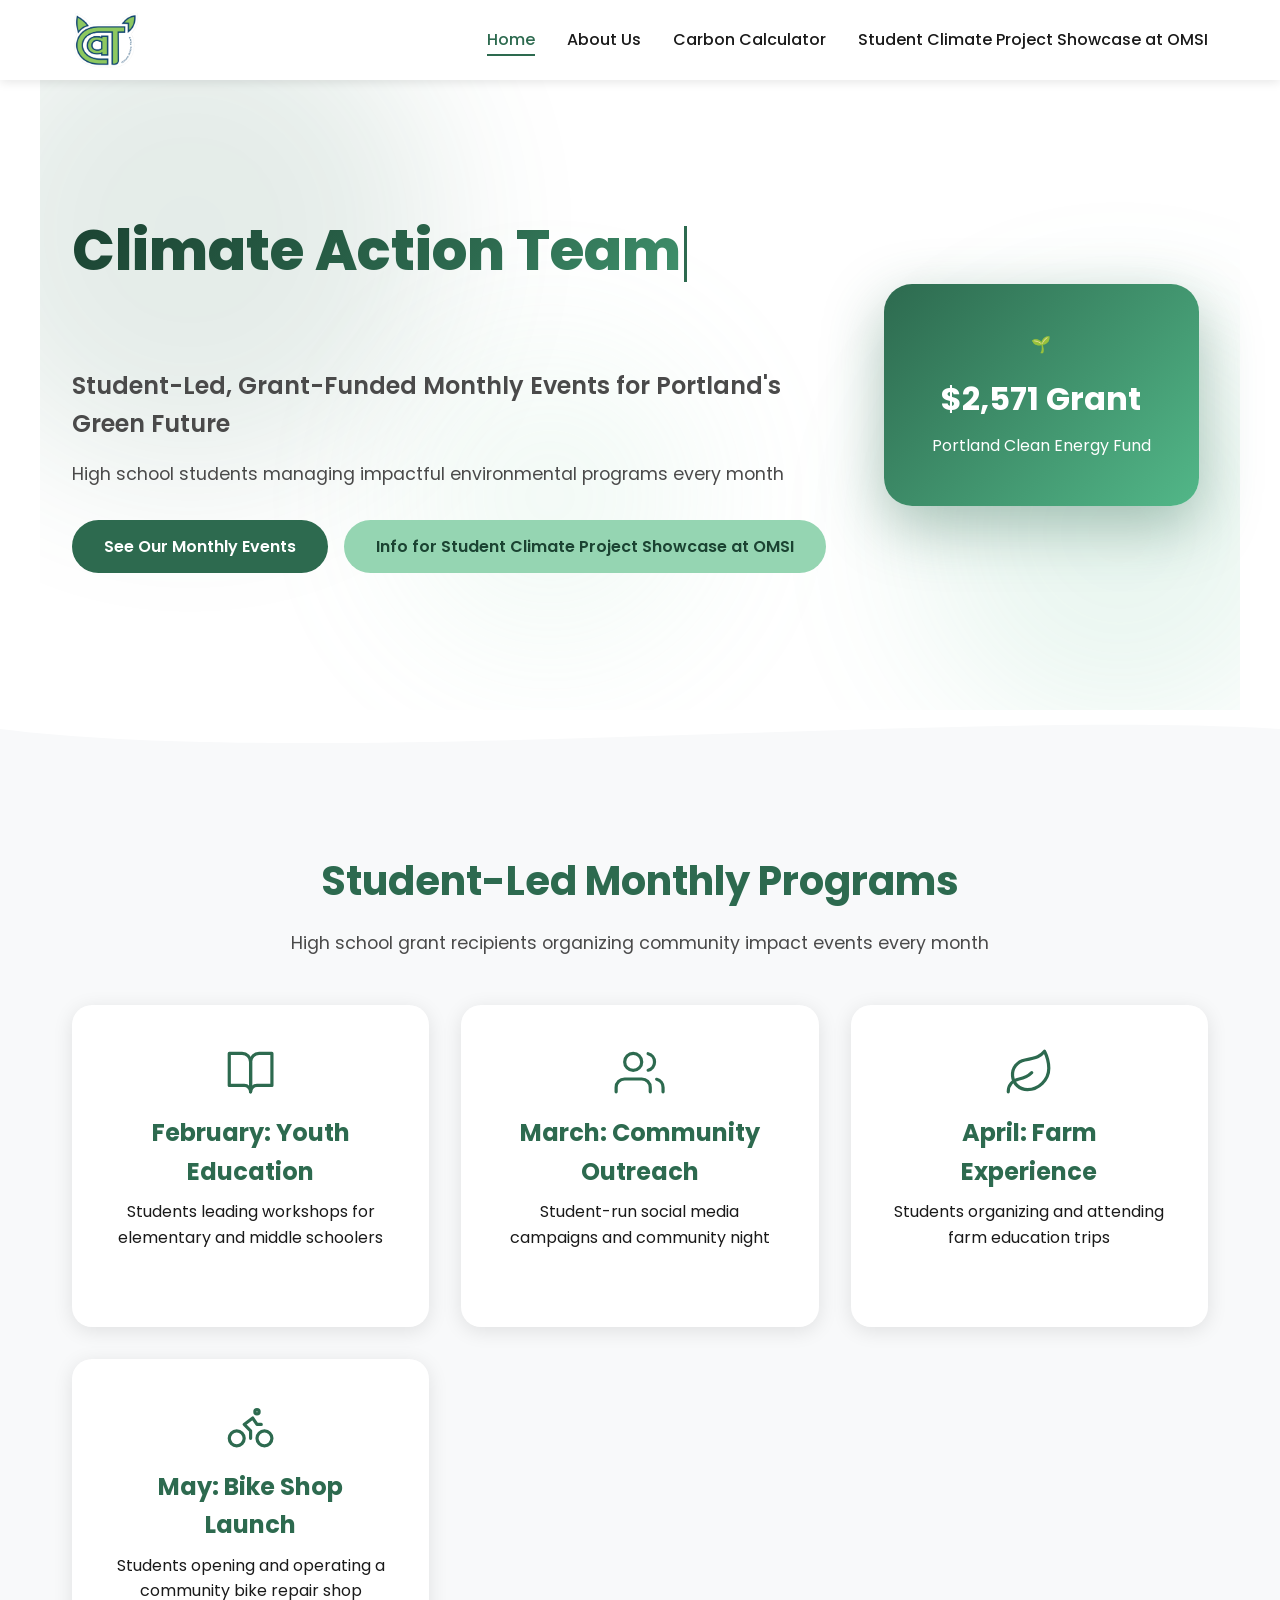
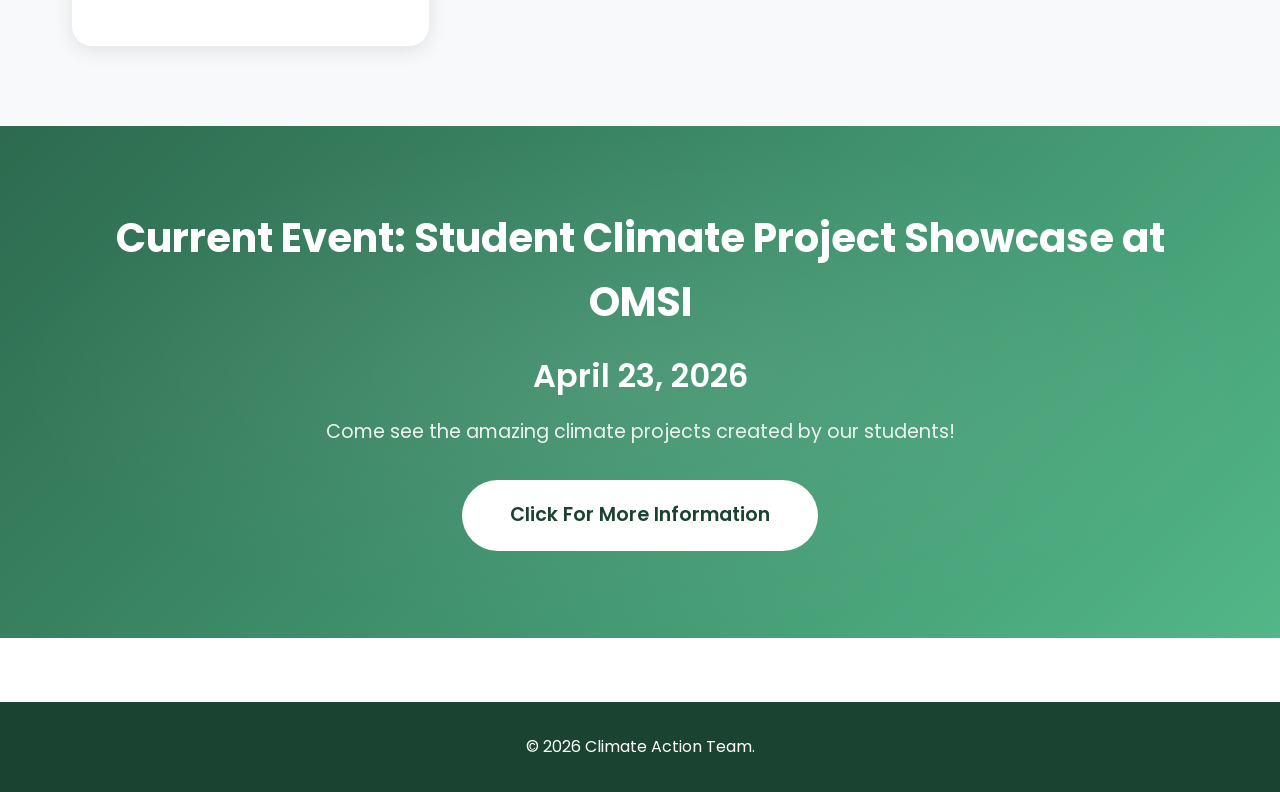
==== commit a33c857a: "Merge remote-tracking branch 'origin/main'" ====
--- a/index.html
+++ b/index.html
@@ -1,17 +1,69 @@
 <!DOCTYPE html>
 <html lang="en">
 <head>
-    <meta charset="UTF-8">
-    <meta name="viewport" content="width=device-width, initial-scale=1.0">
-    <title>CAT - Climate Action Team</title>
-    <link rel="icon" type="image/svg+xml" href="favicon.svg">
-    <link rel="stylesheet" href="styles.css">
+  <meta charset="UTF-8">
+  <meta name="viewport" content="width=device-width, initial-scale=1.0">
+
+  <!-- Primary SEO -->
+  <title>Climate Action Team (CAT) | Official Website</title>
+  <meta name="description" content="Climate Action Team (CAT) is a student-led group running grant-funded monthly programs and events to build a greener future in Portland, Oregon.">
+  <link rel="canonical" href="https://cat.cateam.me/">
+
+  <!-- Indexing -->
+  <meta name="robots" content="index,follow">
+
+  <!-- Open Graph -->
+  <meta property="og:type" content="website">
+  <meta property="og:site_name" content="Climate Action Team (CAT)">
+  <meta property="og:title" content="Climate Action Team (CAT) | Official Website">
+  <meta property="og:description" content="Student-led, grant-funded monthly programs and events to build a greener future in Portland, Oregon.">
+  <meta property="og:url" content="https://cat.cateam.me/">
+  <!-- Optional: add an image once you have a good social sharing image -->
+  <meta property="og:image" content="https://cat.cateam.me/assets/images/og-image.png">
+  <meta property="og:image:width" content="1200">
+  <meta property="og:image:height" content="630">
+  <meta property="og:image:alt" content="Climate Action Team (CAT) – Official Website">
+  <meta name="twitter:image" content="https://cat.cateam.me/assets/images/og-image.png">
+
+  <!-- Twitter -->
+  <meta name="twitter:card" content="summary_large_image">
+  <meta name="twitter:title" content="Climate Action Team (CAT) | Official Website">
+  <meta name="twitter:description" content="Student-led, grant-funded monthly programs and events to build a greener future in Portland, Oregon.">
+
+  <!-- Favicons / CSS -->
+  <link rel="icon" type="image/svg+xml" href="assets/images/favicon.svg">
+  <link rel="stylesheet" href="assets/css/styles.css">
+
+  <!-- Schema.org: Organization + WebSite -->
+  <script type="application/ld+json">
+  {
+    "@context": "https://schema.org",
+    "@graph": [
+      {
+        "@type": "Organization",
+        "@id": "https://cat.cateam.me/#organization",
+        "name": "Climate Action Team",
+        "alternateName": "CAT",
+        "url": "https://cat.cateam.me/",
+        "email": "info@cateam.tech",
+        "sameAs": ["https://www.instagram.com/climateactionghs/"]
+      },
+      {
+        "@type": "WebSite",
+        "@id": "https://cat.cateam.me/#website",
+        "url": "https://cat.cateam.me/",
+        "name": "Climate Action Team (CAT)",
+        "publisher": { "@id": "https://cat.cateam.me/#organization" }
+      }
+    ]
+  }
+  </script>
 </head>
 <body>
     <nav class="navbar">
         <div class="nav-container">
             <a href="index.html" class="logo">
-                <img src="Cat Logo.png" alt="Climate Action Team" class="logo-img">
+                <img src="assets/images/Cat Logo.png" alt="Climate Action Team" class="logo-img">
             </a>
             <ul class="nav-menu" id="navMenu">
                 <li><a href="index.html" class="active">Home</a></li>
@@ -86,7 +138,7 @@
                     <p>Students leading workshops for elementary and middle schoolers</p>
                     <span class="learn-more-hint">Learn more →</span>
                 </div>
-                <div class="highlight-card">
+                <div class="highlight-card highlight-card--clickable" id="communityOutreachCard" role="button" tabindex="0" aria-haspopup="dialog">
                     <div class="highlight-icon">
                         <svg xmlns="http://www.w3.org/2000/svg" viewBox="0 0 24 24" fill="none" stroke="currentColor" stroke-width="1.5" stroke-linecap="round" stroke-linejoin="round">
                             <path d="M17 21v-2a4 4 0 0 0-4-4H5a4 4 0 0 0-4 4v2"/>
@@ -97,6 +149,7 @@
                     </div>
                     <h3>March: Community Outreach</h3>
                     <p>Student-run social media campaigns and community night</p>
+                    <span class="learn-more-hint">Learn more →</span>
                 </div>
                 <div class="highlight-card">
                     <div class="highlight-icon">
@@ -157,6 +210,26 @@
             </div>
         </div>
     </div>
-    <script src="script.js"></script>
+    <!-- Community Outreach Modal -->
+    <div class="modal-overlay" id="communityOutreachModal" role="dialog" aria-modal="true" aria-labelledby="communityOutreachModalTitle">
+        <div class="modal">
+            <div class="modal-header">
+                <button class="modal-close" id="communityOutreachModalClose" aria-label="Close">&times;</button>
+                <div class="modal-icon">
+                    <svg xmlns="http://www.w3.org/2000/svg" viewBox="0 0 24 24" fill="none" stroke="currentColor" stroke-width="1.5" stroke-linecap="round" stroke-linejoin="round">
+                        <path d="M17 21v-2a4 4 0 0 0-4-4H5a4 4 0 0 0-4 4v2"/>
+                        <circle cx="9" cy="7" r="4"/>
+                        <path d="M23 21v-2a4 4 0 0 0-3-3.87"/>
+                        <path d="M16 3.13a4 4 0 0 1 0 7.75"/>
+                    </svg>
+                </div>
+                <h2 id="communityOutreachModalTitle">March: Community Outreach</h2>
+            </div>
+            <div class="modal-body">
+                <p>This branch of the Climate Action Team focuses on the community night and website. We work under the hood, making sure signups and website interaction works smoothly. In addition, we help to make the Community Night enjoyable and informative!</p>
+            </div>
+        </div>
+    </div>
+    <script src="assets/js/script.js"></script>
 </body>
 </html>
--- a/assets/css/styles.css
+++ b/assets/css/styles.css
@@ -0,0 +1,2610 @@
+@import url('https://fonts.googleapis.com/css2?family=Poppins:ital,wght@0,300;0,400;0,500;0,600;0,700;0,800;1,400&display=swap');
+
+* {
+    margin: 0;
+    padding: 0;
+    box-sizing: border-box;
+}
+
+:root {
+    --primary-color: #2d6a4f;
+    --primary-dark: #1b4332;
+    --primary-light: #40916c;
+    --secondary-color: #52b788;
+    --accent-color: #95d5b2;
+    --text-dark: #1a1a1a;
+    --text-light: #4a4a4a;
+    --background: #ffffff;
+    --background-light: #f8f9fa;
+    --border-color: #e0e0e0;
+    --shadow: rgba(0, 0, 0, 0.1);
+}
+
+html {
+    overflow-x: hidden;
+}
+
+body {
+    font-family: 'Poppins', -apple-system, BlinkMacSystemFont, 'Segoe UI', Roboto, 'Helvetica Neue', Arial, sans-serif;
+    color: var(--text-dark);
+    line-height: 1.6;
+    background: var(--background);
+    overflow-x: hidden;
+}
+
+/* Navigation */
+.navbar {
+    background: var(--background);
+    box-shadow: 0 2px 10px var(--shadow);
+    position: sticky;
+    top: 0;
+    z-index: 1000;
+    transition: box-shadow 0.3s;
+}
+
+.navbar.scrolled {
+    box-shadow: 0 4px 20px rgba(45, 106, 79, 0.15);
+}
+
+.nav-container {
+    max-width: 1200px;
+    margin: 0 auto;
+    padding: 0.75rem 2rem;
+    display: flex;
+    justify-content: space-between;
+    align-items: center;
+}
+
+.logo {
+    display: flex;
+    align-items: center;
+    text-decoration: none;
+}
+
+.logo-img {
+    height: 56px;
+    width: auto;
+    display: block;
+    transform-origin: 50% 65%;
+    animation: catWiggle 1.5s ease-in-out;
+}
+
+@keyframes catWiggle {
+    0%   { transform: rotate(0deg); }
+    45%  { transform: rotate(-18deg); }
+    100% { transform: rotate(0deg); }
+}
+
+.logo h1 {
+    display: none;
+}
+
+.logo-subtitle {
+    display: none;
+}
+
+.nav-menu {
+    display: flex;
+    list-style: none;
+    gap: 2rem;
+}
+
+.nav-menu a {
+    text-decoration: none;
+    color: var(--text-dark);
+    font-weight: 500;
+    transition: color 0.3s;
+    position: relative;
+}
+
+.nav-menu a::after {
+    content: '';
+    position: absolute;
+    bottom: -5px;
+    left: 0;
+    width: 0;
+    height: 2px;
+    background: var(--primary-color);
+    transition: width 0.3s;
+}
+
+.nav-menu a:hover::after,
+.nav-menu a.active::after {
+    width: 100%;
+}
+
+.nav-menu a.active {
+    color: var(--primary-color);
+}
+
+/* Hero Section */
+.hero {
+    max-width: 1200px;
+    margin: 0 auto;
+    padding: 4rem 2rem;
+    display: grid;
+    grid-template-columns: 1fr 1fr;
+    gap: 3rem;
+    align-items: center;
+    min-height: 70vh;
+    position: relative;
+}
+
+.hero-content {
+    animation: fadeInUp 0.8s ease-out;
+    position: relative;
+    z-index: 1;
+}
+
+.hero-title {
+    font-size: 3.5rem;
+    background: linear-gradient(135deg, var(--primary-dark) 0%, var(--primary-color) 50%, var(--secondary-color) 100%);
+    -webkit-background-clip: text;
+    -webkit-text-fill-color: transparent;
+    background-clip: text;
+    margin-bottom: 1rem;
+    font-weight: 800;
+    line-height: 1.2;
+    min-height: calc(3.5rem * 1.2 * 2); /* always reserve 2 lines to prevent layout shift during typewriter */
+}
+
+.hero-subtitle {
+    font-size: 1.5rem;
+    color: var(--text-light);
+    margin-bottom: 1rem;
+    font-weight: 600;
+}
+
+.hero-description {
+    font-size: 1.1rem;
+    color: var(--text-light);
+    margin-bottom: 2rem;
+}
+
+.hero-buttons {
+    display: flex;
+    gap: 1rem;
+}
+
+.btn {
+    padding: 0.875rem 2rem;
+    text-decoration: none;
+    border-radius: 50px;
+    font-weight: 600;
+    transition: all 0.3s;
+    display: inline-block;
+    border: none;
+    cursor: pointer;
+    font-size: 1rem;
+    position: relative;
+    overflow: hidden;
+    font-family: 'Poppins', sans-serif;
+    white-space: nowrap;
+}
+
+.btn::after {
+    content: '';
+    position: absolute;
+    top: 0;
+    left: -100%;
+    width: 60%;
+    height: 100%;
+    background: linear-gradient(90deg, transparent, rgba(255,255,255,0.25), transparent);
+    transition: left 0.5s;
+}
+
+.btn:hover::after {
+    left: 150%;
+}
+
+.btn-primary {
+    background: var(--primary-color);
+    color: white;
+}
+
+.btn-primary:hover {
+    background: var(--primary-dark);
+    transform: translateY(-2px);
+    box-shadow: 0 4px 12px var(--shadow);
+}
+
+.btn-secondary {
+    background: var(--accent-color);
+    color: var(--primary-dark);
+}
+
+.btn-secondary:hover {
+    background: var(--secondary-color);
+    transform: translateY(-2px);
+}
+
+.btn-large {
+    padding: 1.25rem 3rem;
+    font-size: 1.2rem;
+}
+
+.cta-section .btn-large {
+    background: white;
+    color: var(--primary-dark);
+}
+
+.cta-section .btn-large:hover {
+    background: var(--accent-color);
+    transform: translateY(-3px);
+    box-shadow: 0 8px 28px rgba(0, 0, 0, 0.2);
+}
+
+.hero-image {
+    display: flex;
+    justify-content: center;
+    align-items: center;
+    animation: fadeInRight 0.8s ease-out;
+    position: relative;
+    z-index: 1;
+}
+
+.floating-card {
+    background: linear-gradient(135deg, var(--primary-color), var(--secondary-color));
+    padding: 3rem;
+    border-radius: 28px;
+    text-align: center;
+    color: white;
+    box-shadow: 0 20px 60px rgba(45, 106, 79, 0.4);
+    animation: float 3s ease-in-out infinite;
+    display: block;
+    text-decoration: none;
+    cursor: pointer;
+}
+
+.card-icon {
+    margin-bottom: 1rem;
+    display: flex;
+    justify-content: center;
+    align-items: center;
+}
+
+.card-icon svg {
+    width: 3.5rem;
+    height: 3.5rem;
+    color: white;
+    stroke: white;
+}
+
+.floating-card h3 {
+    font-size: 2rem;
+    margin-bottom: 0.5rem;
+}
+
+@keyframes float {
+    0%, 100% { transform: translateY(0); }
+    50% { transform: translateY(-20px); }
+}
+
+@keyframes fadeInUp {
+    from {
+        opacity: 0;
+        transform: translateY(30px);
+    }
+    to {
+        opacity: 1;
+        transform: translateY(0);
+    }
+}
+
+@keyframes fadeInRight {
+    from {
+        opacity: 0;
+        transform: translateX(30px);
+    }
+    to {
+        opacity: 1;
+        transform: translateX(0);
+    }
+}
+
+/* Animated hero background blobs */
+.hero-bg {
+    position: absolute;
+    top: 0;
+    left: 0;
+    width: 100%;
+    height: 100%;
+    pointer-events: none;
+    z-index: 0;
+    overflow: hidden;
+}
+
+.hero-blob {
+    position: absolute;
+    border-radius: 50%;
+    filter: blur(80px);
+    opacity: 0.12;
+    animation: blobDrift ease-in-out infinite;
+}
+
+.hero-blob-1 {
+    width: 500px;
+    height: 500px;
+    background: var(--primary-color);
+    top: -100px;
+    left: -100px;
+    animation-duration: 18s;
+    animation-delay: 0s;
+}
+
+.hero-blob-2 {
+    width: 400px;
+    height: 400px;
+    background: var(--secondary-color);
+    top: 40%;
+    right: -80px;
+    animation-duration: 22s;
+    animation-delay: -6s;
+}
+
+.hero-blob-3 {
+    width: 300px;
+    height: 300px;
+    background: var(--accent-color);
+    bottom: 10%;
+    left: 30%;
+    animation-duration: 15s;
+    animation-delay: -3s;
+}
+
+@keyframes blobDrift {
+    0%, 100% { transform: translate(0, 0) scale(1); }
+    33%       { transform: translate(40px, -30px) scale(1.08); }
+    66%       { transform: translate(-20px, 40px) scale(0.95); }
+}
+
+/* Typewriter cursor */
+.typewriter-cursor {
+    display: inline-block;
+    width: 3px;
+    height: 1em;
+    background: var(--primary-color);
+    margin-left: 3px;
+    vertical-align: middle;
+    animation: blink 0.8s step-end infinite;
+}
+
+@keyframes blink {
+    50% { opacity: 0; }
+}
+
+/* Scroll reveal base state for general sections */
+.reveal {
+    opacity: 0;
+    transform: translateY(30px);
+    transition: opacity 0.7s ease-out, transform 0.7s ease-out;
+}
+
+.reveal.visible {
+    opacity: 1;
+    transform: translateY(0);
+}
+
+/* Stagger delays for cards */
+.highlights-grid .highlight-card:nth-child(1) { animation-delay: 0.1s; }
+.highlights-grid .highlight-card:nth-child(2) { animation-delay: 0.25s; }
+.highlights-grid .highlight-card:nth-child(3) { animation-delay: 0.4s; }
+.highlights-grid .highlight-card:nth-child(4) { animation-delay: 0.55s; }
+
+@keyframes cardFadeIn {
+    from { opacity: 0; transform: translateY(40px); }
+    to   { opacity: 1; transform: translateY(0); }
+}
+
+/* Wave divider between sections */
+.section-wave {
+    line-height: 0;
+    overflow: hidden;
+    margin-top: -1px;
+}
+
+.section-wave svg {
+    display: block;
+    width: 100%;
+    height: 60px;
+}
+
+/* Carbon calculator SVG icon styles */
+.calc-earth-icon svg,
+.result-earth svg {
+    width: 4.5rem;
+    height: 4.5rem;
+}
+
+.calc-earth-icon {
+    display: flex;
+    justify-content: center;
+    margin-bottom: 1rem;
+    animation: float 3s ease-in-out infinite;
+}
+
+.cat-pill span:first-child svg {
+    width: 1.1em;
+    height: 1.1em;
+    vertical-align: middle;
+}
+
+/* Container */
+.container {
+    max-width: 1200px;
+    margin: 0 auto;
+    padding: 0 2rem;
+}
+
+/* Highlights Section */
+.highlights {
+    padding: 5rem 0;
+    background: var(--background-light);
+}
+
+.highlights h2 {
+    text-align: center;
+    font-size: 2.5rem;
+    color: var(--primary-color);
+    margin-bottom: 1rem;
+}
+
+.section-subtitle {
+    text-align: center;
+    font-size: 1.1rem;
+    color: var(--text-light);
+    margin-bottom: 3rem;
+    max-width: 700px;
+    margin-left: auto;
+    margin-right: auto;
+}
+
+.highlights-grid {
+    display: grid;
+    grid-template-columns: repeat(auto-fit, minmax(280px, 1fr));
+    gap: 2rem;
+}
+
+.highlight-card {
+    background: white;
+    padding: 2.5rem;
+    border-radius: 20px;
+    text-align: center;
+    box-shadow: 0 4px 20px var(--shadow);
+    transition: transform 0.3s, box-shadow 0.3s, border-color 0.3s;
+    border: 2px solid transparent;
+    animation: cardFadeIn 0.6s ease-out both;
+}
+
+.highlight-card:hover {
+    transform: translateY(-12px) scale(1.02);
+    box-shadow: 0 20px 40px rgba(45, 106, 79, 0.18);
+    border-color: var(--secondary-color);
+}
+
+.highlight-icon {
+    margin-bottom: 1rem;
+    display: flex;
+    justify-content: center;
+    align-items: center;
+    transition: transform 0.3s;
+}
+
+.highlight-icon svg {
+    width: 3.2rem;
+    height: 3.2rem;
+    color: var(--primary-color);
+    stroke: var(--primary-color);
+}
+
+.highlight-card:hover .highlight-icon {
+    transform: scale(1.2) rotate(-5deg);
+    animation: iconBounce 0.5s ease;
+}
+
+@keyframes iconBounce {
+    0%, 100% { transform: scale(1.2) rotate(-5deg); }
+    50% { transform: scale(1.35) rotate(5deg); }
+}
+
+.highlight-card h3 {
+    color: var(--primary-color);
+    font-size: 1.5rem;
+    margin-bottom: 0.5rem;
+}
+
+/* CTA Section */
+.cta-section {
+    padding: 5rem 0;
+    background: linear-gradient(135deg, var(--primary-color), var(--secondary-color));
+    color: white;
+    text-align: center;
+    position: relative;
+    overflow: hidden;
+}
+
+.cta-section::before {
+    content: '';
+    position: absolute;
+    inset: 0;
+    background: radial-gradient(ellipse at 50% 50%, rgba(255,255,255,0.08) 0%, transparent 70%);
+    animation: ctaPulse 4s ease-in-out infinite;
+}
+
+@keyframes ctaPulse {
+    0%, 100% { transform: scale(1); opacity: 1; }
+    50%       { transform: scale(1.15); opacity: 0.5; }
+}
+
+.cta-section h2 {
+    font-size: 2.5rem;
+    margin-bottom: 1rem;
+}
+
+.cta-date {
+    font-size: 2rem;
+    font-weight: 600;
+    margin-bottom: 1rem;
+}
+
+.cta-description {
+    font-size: 1.2rem;
+    margin-bottom: 2rem;
+    opacity: 0.9;
+}
+
+/* About Hero */
+.about-hero {
+    padding: 4rem 0;
+    text-align: center;
+    background: var(--background-light);
+}
+
+.about-hero h1 {
+    font-size: 3rem;
+    color: var(--primary-color);
+    margin-bottom: 1.5rem;
+}
+
+.about-intro {
+    font-size: 1.2rem;
+    color: var(--text-light);
+    max-width: 800px;
+    margin: 0 auto;
+    line-height: 1.8;
+    margin-bottom: 2rem;
+}
+
+.student-led-badge {
+    text-align: center;
+    padding: 1.5rem;
+    background: linear-gradient(135deg, var(--primary-color), var(--secondary-color));
+    color: white;
+    border-radius: 12px;
+    font-size: 1.1rem;
+    max-width: 700px;
+    margin: 0 auto;
+    box-shadow: 0 4px 20px var(--shadow);
+}
+
+/* Timeline */
+.timeline-section {
+    padding: 5rem 0;
+}
+
+.timeline-section h2 {
+    text-align: center;
+    font-size: 2.5rem;
+    color: var(--primary-color);
+    margin-bottom: 1rem;
+}
+
+.timeline-intro {
+    text-align: center;
+    font-size: 1.1rem;
+    color: var(--text-light);
+    max-width: 700px;
+    margin: 0 auto 4rem;
+}
+
+.timeline {
+    position: relative;
+    padding: 2rem 0;
+}
+
+.timeline::before {
+    content: '';
+    position: absolute;
+    left: 50%;
+    top: 0;
+    bottom: 0;
+    width: 3px;
+    background: var(--accent-color);
+    transform: translateX(-50%);
+}
+
+.timeline-item {
+    display: grid;
+    grid-template-columns: 1fr auto 1fr;
+    gap: 2rem;
+    margin-bottom: 4rem;
+    opacity: 0;
+    transform: translateY(30px);
+    animation: fadeInTimeline 0.6s ease-out forwards;
+}
+
+.timeline-item:nth-child(1) { animation-delay: 0.2s; }
+.timeline-item:nth-child(2) { animation-delay: 0.4s; }
+.timeline-item:nth-child(3) { animation-delay: 0.6s; }
+.timeline-item:nth-child(4) { animation-delay: 0.8s; }
+
+@keyframes fadeInTimeline {
+    to {
+        opacity: 1;
+        transform: translateY(0);
+    }
+}
+
+.timeline-item:nth-child(odd) .timeline-content {
+    grid-column: 1;
+    text-align: right;
+}
+
+.timeline-item:nth-child(even) .timeline-content {
+    grid-column: 3;
+    text-align: left;
+}
+
+.timeline-marker {
+    grid-column: 2;
+    display: flex;
+    justify-content: center;
+    align-items: center;
+    position: relative;
+    z-index: 2;
+}
+
+.timeline-icon {
+    width: 80px;
+    height: 80px;
+    background: white;
+    border: 4px solid var(--primary-color);
+    border-radius: 50%;
+    display: flex;
+    align-items: center;
+    justify-content: center;
+    box-shadow: 0 4px 20px var(--shadow);
+    transition: transform 0.3s;
+}
+
+.timeline-icon svg {
+    width: 2.2rem;
+    height: 2.2rem;
+    color: var(--primary-color);
+    stroke: var(--primary-color);
+}
+
+.timeline-item:hover .timeline-icon {
+    transform: scale(1.1) rotate(5deg);
+}
+
+.timeline-content {
+    background: white;
+    padding: 2rem;
+    border-radius: 15px;
+    box-shadow: 0 4px 20px var(--shadow);
+    transition: transform 0.3s;
+}
+
+.timeline-item:hover .timeline-content {
+    transform: translateY(-5px);
+}
+
+.timeline-date {
+    color: var(--primary-color);
+    font-weight: 700;
+    font-size: 1.1rem;
+    margin-bottom: 0.5rem;
+}
+
+.timeline-content h3 {
+    color: var(--primary-dark);
+    font-size: 1.5rem;
+    margin-bottom: 1rem;
+}
+
+.timeline-content p {
+    color: var(--text-light);
+    line-height: 1.8;
+}
+
+.timeline-tag {
+    display: inline-block;
+    background: var(--accent-color);
+    color: var(--primary-dark);
+    padding: 0.5rem 1rem;
+    border-radius: 20px;
+    font-size: 0.9rem;
+    font-weight: 600;
+    margin-top: 1rem;
+}
+
+/* Mission Section */
+.mission-section {
+    padding: 5rem 0;
+    background: var(--background-light);
+}
+
+.mission-content {
+    text-align: center;
+    max-width: 800px;
+    margin: 0 auto;
+}
+
+.mission-content h2 {
+    font-size: 2.5rem;
+    color: var(--primary-color);
+    margin-bottom: 1.5rem;
+}
+
+.mission-content p {
+    font-size: 1.2rem;
+    color: var(--text-light);
+    line-height: 1.8;
+}
+
+.mission-highlight {
+    margin-top: 1.5rem;
+    padding: 1.5rem;
+    background: linear-gradient(135deg, var(--accent-color), var(--secondary-color));
+    border-radius: 10px;
+    color: var(--primary-dark);
+    font-weight: 600;
+    font-size: 1.15rem;
+}
+
+/* Sign-up Hero */
+.signup-hero {
+    padding: 4rem 0;
+    background: var(--background-light);
+    text-align: center;
+}
+
+.signup-hero h1 {
+    font-size: 3rem;
+    color: var(--primary-color);
+    margin-bottom: 2rem;
+}
+
+.event-details {
+    display: flex;
+    justify-content: center;
+    gap: 3rem;
+    flex-wrap: wrap;
+    max-width: 900px;
+    margin: 0 auto;
+}
+
+.event-detail {
+    display: flex;
+    align-items: center;
+    gap: 1rem;
+}
+
+.detail-icon {
+    display: flex;
+    align-items: center;
+    justify-content: center;
+    width: 3rem;
+    height: 3rem;
+}
+
+.detail-icon svg {
+    width: 2.4rem;
+    height: 2.4rem;
+    color: var(--primary-color);
+    stroke: var(--primary-color);
+}
+
+.event-detail strong {
+    color: var(--primary-color);
+    display: block;
+    font-size: 0.9rem;
+}
+
+.event-detail p {
+    color: var(--text-dark);
+    font-size: 1.1rem;
+    margin: 0;
+}
+
+/* Form Section */
+.form-section {
+    padding: 5rem 0;
+}
+
+/* Google Form Embed */
+.form-embed-wrapper {
+    max-width: 780px;
+    margin: 0 auto;
+}
+
+.form-embed-header {
+    text-align: center;
+    margin-bottom: 2rem;
+}
+
+.form-embed-icon {
+    font-size: 3rem;
+    margin-bottom: 1rem;
+    animation: float 3s ease-in-out infinite;
+}
+
+.form-embed-header h2 {
+    font-size: 2rem;
+    font-weight: 700;
+    color: var(--primary-color);
+    margin-bottom: 0.75rem;
+    font-family: 'Poppins', sans-serif;
+}
+
+.form-embed-header p {
+    font-size: 1.05rem;
+    color: var(--text-light);
+    line-height: 1.7;
+    max-width: 560px;
+    margin: 0 auto;
+    font-family: 'Poppins', sans-serif;
+}
+
+.form-embed-header strong {
+    color: var(--primary-dark);
+    font-weight: 700;
+}
+
+.form-embed-container {
+    background: white;
+    border-radius: 20px;
+    box-shadow: 0 8px 40px rgba(45, 106, 79, 0.12);
+    overflow: hidden;
+    border: 2px solid var(--accent-color);
+    padding: 0.5rem;
+}
+
+.form-embed-container iframe {
+    display: block;
+    width: 100%;
+    border: none;
+    border-radius: 16px;
+}
+
+.form-embed-note {
+    text-align: center;
+    margin-top: 1.25rem;
+    font-size: 0.9rem;
+    color: var(--text-light);
+    font-family: 'Poppins', sans-serif;
+}
+
+.form-embed-note a {
+    color: var(--primary-color);
+    font-weight: 600;
+    text-decoration: none;
+    transition: color 0.2s;
+}
+
+.form-embed-note a:hover {
+    color: var(--primary-dark);
+    text-decoration: underline;
+}
+
+.form-container {
+    display: grid;
+    grid-template-columns: 2fr 1fr;
+    gap: 4rem;
+    max-width: 1000px;
+    margin: 0 auto;
+}
+
+.signup-form {
+    background: white;
+    padding: 3rem;
+    border-radius: 15px;
+    box-shadow: 0 4px 30px var(--shadow);
+}
+
+.form-group {
+    margin-bottom: 1.5rem;
+}
+
+.form-group label {
+    display: block;
+    color: var(--text-dark);
+    font-weight: 600;
+    margin-bottom: 0.5rem;
+}
+
+.section-label {
+    font-size: 1.1rem;
+    color: var(--primary-color);
+    margin-top: 1rem;
+}
+
+.form-help {
+    color: var(--text-light);
+    font-size: 0.9rem;
+    margin-top: 0.5rem;
+}
+
+.form-group input[type="text"],
+.form-group input[type="email"] {
+    width: 100%;
+    padding: 0.875rem;
+    border: 2px solid var(--border-color);
+    border-radius: 8px;
+    font-size: 1rem;
+    transition: border-color 0.3s;
+}
+
+.form-group input:focus {
+    outline: none;
+    border-color: var(--primary-color);
+}
+
+.verification-options {
+    margin-top: 1.5rem;
+}
+
+.verification-option {
+    margin-bottom: 1rem;
+}
+
+.verification-option input[type="radio"] {
+    display: none;
+}
+
+.radio-label {
+    display: block;
+    padding: 1.25rem;
+    border: 2px solid var(--border-color);
+    border-radius: 8px;
+    cursor: pointer;
+    transition: all 0.3s;
+}
+
+.verification-option input[type="radio"]:checked + .radio-label {
+    border-color: var(--primary-color);
+    background: rgba(45, 106, 79, 0.05);
+}
+
+.radio-title {
+    display: block;
+    font-weight: 600;
+    color: var(--text-dark);
+    margin-bottom: 0.25rem;
+}
+
+.radio-description {
+    display: block;
+    color: var(--text-light);
+    font-size: 0.9rem;
+}
+
+
+
+.divider {
+    display: none;
+}
+
+.divider::before {
+    content: '';
+    position: absolute;
+    left: 0;
+    top: 50%;
+    width: 100%;
+    height: 1px;
+    background: var(--border-color);
+}
+
+.divider span {
+    background: white;
+    padding: 0 1rem;
+    color: var(--text-light);
+    position: relative;
+    z-index: 1;
+}
+
+.btn-submit {
+    width: 100%;
+    margin-top: 2rem;
+    font-size: 1.1rem;
+    padding: 1.25rem;
+}
+
+.error-message {
+    background: #fee;
+    color: #c33;
+    padding: 1rem;
+    border-radius: 8px;
+    margin-top: 1rem;
+    display: none;
+}
+
+.success-message {
+    background: #efe;
+    color: #3a3;
+    padding: 1rem;
+    border-radius: 8px;
+    margin-top: 1rem;
+    display: none;
+}
+
+.form-info {
+    background: var(--background-light);
+    padding: 2rem;
+    border-radius: 15px;
+    height: fit-content;
+}
+
+.form-info h3 {
+    color: var(--primary-color);
+    font-size: 1.5rem;
+    margin-bottom: 1rem;
+}
+
+.form-info ul {
+    list-style: none;
+}
+
+.form-info li {
+    padding: 0.75rem 0;
+    color: var(--text-dark);
+    position: relative;
+    padding-left: 2rem;
+}
+
+.form-info li::before {
+    content: '✓';
+    position: absolute;
+    left: 0;
+    color: var(--primary-color);
+    font-weight: bold;
+    font-size: 1.2rem;
+}
+
+/* Carbon Calculator Styles */
+.calculator-section {
+    margin-bottom: 3rem;
+    padding-bottom: 2rem;
+    border-bottom: 2px solid var(--border-color);
+}
+
+.calculator-section:last-of-type {
+    border-bottom: none;
+}
+
+.results-section {
+    animation: fadeInUp 0.8s ease-out;
+}
+
+.results-hero {
+    text-align: center;
+    margin-bottom: 3rem;
+}
+
+.result-card {
+    background: var(--background-light);
+    padding: 2rem;
+    border-radius: 15px;
+    text-align: center;
+}
+
+.main-result {
+    background: linear-gradient(135deg, var(--primary-color), var(--secondary-color));
+    color: white;
+    padding: 3rem;
+}
+
+.result-icon {
+    font-size: 4rem;
+    margin-bottom: 1rem;
+}
+
+.main-result h3 {
+    font-size: 1.5rem;
+    margin-bottom: 1rem;
+    opacity: 0.95;
+}
+
+.result-value {
+    font-size: 4rem;
+    font-weight: 700;
+    margin: 1rem 0;
+}
+
+.result-unit {
+    font-size: 1.2rem;
+    opacity: 0.9;
+}
+
+.results-grid {
+    display: grid;
+    grid-template-columns: repeat(auto-fit, minmax(200px, 1fr));
+    gap: 1.5rem;
+    margin-bottom: 3rem;
+}
+
+.comparison-value {
+    font-size: 2.5rem;
+    font-weight: 700;
+    color: var(--primary-color);
+    margin: 0.5rem 0;
+}
+
+.result-card h4 {
+    color: var(--text-dark);
+    margin-bottom: 0.5rem;
+}
+
+.result-card p {
+    color: var(--text-light);
+    font-size: 0.9rem;
+}
+
+.breakdown-section {
+    margin-bottom: 3rem;
+    padding: 2rem;
+    background: var(--background-light);
+    border-radius: 15px;
+}
+
+.breakdown-grid {
+    display: grid;
+    gap: 1.5rem;
+}
+
+.breakdown-item {
+    display: grid;
+    grid-template-columns: 150px 1fr 100px;
+    gap: 1rem;
+    align-items: center;
+}
+
+.breakdown-label {
+    font-weight: 600;
+    color: var(--text-dark);
+}
+
+.breakdown-bar {
+    background: var(--border-color);
+    height: 30px;
+    border-radius: 15px;
+    overflow: hidden;
+}
+
+.breakdown-fill {
+    height: 100%;
+    background: linear-gradient(90deg, var(--primary-color), var(--secondary-color));
+    transition: width 1s ease-out;
+    border-radius: 15px;
+}
+
+.breakdown-value {
+    text-align: right;
+    font-weight: 600;
+    color: var(--primary-color);
+}
+
+.tips-section {
+    margin-bottom: 3rem;
+}
+
+.tips-grid {
+    display: grid;
+    grid-template-columns: repeat(auto-fit, minmax(280px, 1fr));
+    gap: 1.5rem;
+}
+
+.tip-card {
+    background: white;
+    padding: 1.5rem;
+    border-radius: 12px;
+    border: 2px solid var(--border-color);
+    transition: all 0.3s;
+}
+
+.tip-card:hover {
+    transform: translateY(-5px);
+    border-color: var(--primary-color);
+    box-shadow: 0 4px 20px var(--shadow);
+}
+
+.tip-icon {
+    font-size: 2.5rem;
+    margin-bottom: 0.75rem;
+}
+
+.tip-card h4 {
+    color: var(--primary-color);
+    margin-bottom: 0.5rem;
+    font-size: 1.1rem;
+}
+
+.tip-card p {
+    color: var(--text-light);
+    font-size: 0.95rem;
+    line-height: 1.6;
+}
+
+.co2-cloud-section {
+    background: var(--background-light);
+    padding: 2rem;
+    border-radius: 15px;
+    text-align: center;
+}
+
+.co2-cloud-section h3 {
+    margin-bottom: 1rem;
+}
+
+.co2-cloud-section p {
+    color: var(--text-light);
+    max-width: 600px;
+    margin: 0 auto 1rem;
+}
+
+/* Clickable highlight card */
+.highlight-card--clickable {
+    cursor: pointer;
+    position: relative;
+}
+
+.highlight-card--clickable .learn-more-hint {
+    display: inline-block;
+    margin-top: 0.75rem;
+    font-size: 0.85rem;
+    font-weight: 600;
+    color: var(--primary-color);
+    opacity: 0;
+    transition: opacity 0.3s;
+}
+
+.highlight-card--clickable:hover .learn-more-hint,
+.highlight-card--clickable:focus-visible .learn-more-hint {
+    opacity: 1;
+}
+
+.highlight-card--clickable:focus-visible {
+    outline: 3px solid var(--primary-color);
+    outline-offset: 2px;
+}
+
+/* Prevent body scroll when modal is open */
+body.modal-open {
+    overflow: hidden;
+}
+
+/* Modal overlay */
+.modal-overlay {
+    display: none;
+    position: fixed;
+    top: 0;
+    left: 0;
+    right: 0;
+    bottom: 0;
+    background: rgba(0, 0, 0, 0.6);
+    backdrop-filter: blur(4px);
+    -webkit-backdrop-filter: blur(4px);
+    z-index: 2000;
+    justify-content: center;
+    align-items: center;
+    padding: 1.5rem;
+}
+
+.modal-overlay.is-open {
+    display: flex;
+}
+
+.modal {
+    background: white;
+    border-radius: 20px;
+    max-width: 560px;
+    width: 100%;
+    box-shadow: 0 20px 60px rgba(0, 0, 0, 0.3);
+    overflow: visible;
+    animation: modalIn 0.3s cubic-bezier(0.34, 1.56, 0.64, 1);
+    max-height: 90vh;
+    overflow-y: auto;
+}
+
+@keyframes modalIn {
+    from { opacity: 0; transform: scale(0.88) translateY(20px); }
+    to   { opacity: 1; transform: scale(1) translateY(0); }
+}
+
+.modal-header {
+    background: linear-gradient(135deg, var(--primary-dark), var(--primary-color));
+    color: white;
+    padding: 2rem 2rem 1.5rem;
+    text-align: center;
+    position: relative;
+}
+
+.modal-close {
+    position: absolute;
+    top: 1rem;
+    right: 1rem;
+    background: rgba(255, 255, 255, 0.2);
+    border: none;
+    color: white;
+    font-size: 1.4rem;
+    width: 2rem;
+    height: 2rem;
+    border-radius: 50%;
+    cursor: pointer;
+    display: flex;
+    align-items: center;
+    justify-content: center;
+    transition: background 0.2s;
+    line-height: 1;
+}
+
+.modal-close:hover {
+    background: rgba(255, 255, 255, 0.35);
+}
+
+.modal-icon {
+    position: relative;
+    animation: modalSlideIn 0.35s cubic-bezier(0.34, 1.56, 0.64, 1);
+    display: flex;
+    justify-content: center;
+    align-items: center;
+    margin-bottom: 0.75rem;
+}
+
+.modal-icon svg {
+    width: 3.5rem;
+    height: 3.5rem;
+    color: white;
+    stroke: white;
+}
+
+@keyframes modalSlideIn {
+    from {
+        opacity: 0;
+        transform: scale(0.88) translateY(-24px);
+    }
+    to {
+        opacity: 1;
+        transform: scale(1) translateY(0);
+    }
+}
+
+.modal-header {
+    background: linear-gradient(135deg, var(--primary-color), var(--secondary-color));
+    padding: 2.5rem 2.5rem 2rem;
+    text-align: center;
+    color: white;
+    position: relative;
+}
+
+.modal-header h2 {
+    font-size: 1.4rem;
+    font-weight: 700;
+    font-size: 1.6rem;
+    font-weight: 700;
+    color: white;
+    margin: 0;
+}
+
+.modal-body {
+    padding: 1.75rem 2rem 2rem;
+    padding: 2rem 2.5rem 2.5rem;
+}
+
+.modal-body p {
+    color: var(--text-light);
+    line-height: 1.75;
+    line-height: 1.85;
+    font-size: 1rem;
+    margin: 0;
+}
+
+.modal-body a {
+    color: var(--primary-color);
+    font-weight: 600;
+    text-decoration: none;
+}
+
+.modal-body a:hover {
+    text-decoration: underline;
+}
+
+.modal-close {
+    position: absolute;
+    top: 0.875rem;
+    right: 0.875rem;
+    background: rgba(255, 255, 255, 0.2);
+    border: none;
+    font-size: 1.4rem;
+    line-height: 1;
+    cursor: pointer;
+    color: white;
+    width: 36px;
+    height: 36px;
+    border-radius: 50%;
+    display: flex;
+    align-items: center;
+    justify-content: center;
+    transition: background 0.2s, transform 0.2s;
+    flex-shrink: 0;
+}
+
+.modal-close:hover {
+    background: rgba(255, 255, 255, 0.35);
+    transform: scale(1.1);
+}
+
+.modal-close:focus-visible {
+    outline: 2px solid white;
+    outline-offset: 2px;
+}
+
+/* Footer */
+footer {
+    background: var(--primary-dark);
+    color: white;
+    text-align: center;
+    padding: 2rem 0;
+    margin-top: 4rem;
+}
+
+/* Responsive Design */
+@media (max-width: 968px) {
+    .hero {
+        grid-template-columns: 1fr;
+        text-align: center;
+    }
+
+    .hero-title {
+        font-size: 2.5rem;
+    }
+
+    .hero-buttons {
+        justify-content: center;
+    }
+
+    .timeline::before {
+        left: 40px;
+    }
+
+    .timeline-item {
+        grid-template-columns: auto 1fr;
+        gap: 2rem;
+    }
+
+    .timeline-item .timeline-content {
+        grid-column: 2 !important;
+        text-align: left !important;
+    }
+
+    .timeline-marker {
+        grid-column: 1;
+    }
+
+    .form-container {
+        grid-template-columns: 1fr;
+    }
+
+    .nav-menu {
+        gap: 1rem;
+        font-size: 0.9rem;
+    }
+
+    .event-details {
+        flex-direction: column;
+        gap: 1.5rem;
+    }
+}
+
+@media (max-width: 600px) {
+    .hero-title {
+        font-size: 2rem;
+        min-height: unset; /* removes the big blank space on mobile */
+    }
+
+    .hero-subtitle {
+        font-size: 1.2rem;
+    }
+
+    .hero-description {
+        font-size: 1rem;
+    }
+
+    .hero-buttons {
+        flex-direction: column;
+        align-items: center;
+    }
+
+    .btn {
+        width: 100%;
+        text-align: center;
+    }
+
+    .floating-card {
+        padding: 1.75rem;
+    }
+
+    .floating-card h3 {
+        font-size: 1.5rem;
+    }
+
+    .nav-container {
+        padding: 0.75rem 1rem;
+    }
+
+    .signup-form {
+        padding: 1.5rem;
+    }
+
+    .timeline-icon {
+        width: 60px;
+        height: 60px;
+        font-size: 1.5rem;
+    }
+
+    .highlights h2,
+    .cta-section h2,
+    .mission-content h2 {
+        font-size: 1.8rem;
+    }
+
+    .cta-date {
+        font-size: 1.5rem;
+    }
+
+    .container {
+        padding: 0 1rem;
+    }
+}
+
+/* =========================================================
+   CARBON CALCULATOR – REDESIGNED QUIZ STYLES
+   ========================================================= */
+
+/* --- Hero --- */
+.calc-hero {
+    background: linear-gradient(135deg, var(--primary-dark) 0%, var(--primary-color) 55%, var(--secondary-color) 100%);
+    color: white;
+    padding: 5rem 0 4rem;
+    text-align: center;
+    position: relative;
+    overflow: hidden;
+    min-height: 420px;
+    display: flex;
+    align-items: center;
+}
+
+.calc-particles {
+    position: absolute;
+    inset: 0;
+    pointer-events: none;
+}
+
+.particle {
+    position: absolute;
+    border-radius: 50%;
+    background: rgba(255, 255, 255, 0.15);
+    animation: floatParticle linear infinite;
+}
+.p1 { width: 60px; height: 60px; top: 10%; left: 5%;  animation-duration: 12s; animation-delay: 0s; }
+.p2 { width: 30px; height: 30px; top: 60%; left: 12%; animation-duration: 9s;  animation-delay: 1s; }
+.p3 { width: 80px; height: 80px; top: 20%; left: 80%; animation-duration: 15s; animation-delay: 2s; }
+.p4 { width: 20px; height: 20px; top: 70%; left: 75%; animation-duration: 8s;  animation-delay: 0.5s; }
+.p5 { width: 50px; height: 50px; top: 40%; left: 45%; animation-duration: 11s; animation-delay: 3s; }
+.p6 { width: 35px; height: 35px; top: 80%; left: 55%; animation-duration: 10s; animation-delay: 1.5s; }
+
+@keyframes floatParticle {
+    0%   { transform: translateY(0)   rotate(0deg);   opacity: 0.6; }
+    50%  { transform: translateY(-40px) rotate(180deg); opacity: 0.3; }
+    100% { transform: translateY(0)   rotate(360deg); opacity: 0.6; }
+}
+
+.calc-hero-inner {
+    position: relative;
+    z-index: 2;
+    max-width: 680px;
+    margin: 0 auto;
+    animation: fadeInUp 0.8s ease-out;
+}
+
+.calc-earth-icon {
+    font-size: 4.5rem;
+    display: block;
+    margin-bottom: 1rem;
+    animation: float 3s ease-in-out infinite;
+}
+
+.calc-hero-inner h1 {
+    font-size: 2.8rem;
+    font-weight: 800;
+    margin-bottom: 1rem;
+    line-height: 1.2;
+}
+
+.calc-hero-inner p {
+    font-size: 1.15rem;
+    opacity: 0.92;
+    margin-bottom: 1.5rem;
+    line-height: 1.7;
+}
+
+.calc-hero-badges {
+    display: flex;
+    flex-wrap: wrap;
+    justify-content: center;
+    gap: 0.75rem;
+    margin-bottom: 2rem;
+}
+
+.hero-badge {
+    background: rgba(255,255,255,0.2);
+    border: 1px solid rgba(255,255,255,0.35);
+    padding: 0.45rem 1.1rem;
+    border-radius: 50px;
+    font-size: 0.9rem;
+    font-weight: 500;
+    backdrop-filter: blur(6px);
+}
+
+.btn-hero {
+    background: white;
+    color: var(--primary-dark);
+    font-size: 1.15rem;
+    font-weight: 700;
+    padding: 1rem 2.8rem;
+    border-radius: 50px;
+    border: none;
+    cursor: pointer;
+    box-shadow: 0 6px 24px rgba(0,0,0,0.18);
+    transition: all 0.3s;
+}
+.btn-hero:hover {
+    transform: translateY(-3px);
+    box-shadow: 0 10px 30px rgba(0,0,0,0.25);
+}
+
+/* --- Quiz Shell --- */
+.quiz-shell {
+    background: #f4f7f5;
+    min-height: 100vh;
+    padding-bottom: 4rem;
+}
+
+.quiz-wrap {
+    max-width: 820px;
+    margin: 0 auto;
+    padding: 0 1.5rem;
+}
+
+/* --- Top bar --- */
+.quiz-topbar {
+    display: flex;
+    justify-content: space-between;
+    align-items: center;
+    padding: 1.25rem 0 0.5rem;
+    flex-wrap: wrap;
+    gap: 0.75rem;
+}
+
+.quiz-cats {
+    display: flex;
+    gap: 0.5rem;
+    flex-wrap: wrap;
+}
+
+.cat-pill {
+    display: flex;
+    align-items: center;
+    gap: 0.3rem;
+    padding: 0.4rem 0.9rem;
+    border-radius: 50px;
+    font-size: 0.82rem;
+    font-weight: 600;
+    background: #e2ece7;
+    color: var(--text-light);
+    transition: all 0.3s;
+    border: 2px solid transparent;
+}
+
+.cat-pill.active {
+    background: var(--primary-color);
+    color: white;
+    border-color: var(--primary-dark);
+}
+
+.cat-pill.done {
+    background: var(--secondary-color);
+    color: white;
+    opacity: 0.7;
+}
+
+.cat-pill-label { display: inline; }
+
+/* --- Progress bar --- */
+.quiz-prog-track {
+    height: 6px;
+    background: #d8e8df;
+    border-radius: 3px;
+    overflow: hidden;
+    margin: 0.75rem 0;
+}
+
+.quiz-prog-fill {
+    height: 100%;
+    background: linear-gradient(90deg, var(--primary-color), var(--secondary-color));
+    border-radius: 3px;
+    transition: width 0.5s cubic-bezier(0.4, 0, 0.2, 1);
+}
+
+/* --- Step label --- */
+.quiz-step-row {
+    text-align: right;
+    margin-bottom: 0.25rem;
+}
+.quiz-step-label {
+    font-size: 0.85rem;
+    color: var(--text-light);
+    font-weight: 500;
+}
+
+/* --- Live counter --- */
+.live-counter {
+    background: white;
+    border: 2px solid var(--accent-color);
+    border-radius: 12px;
+    padding: 0.5rem 1.1rem;
+    text-align: center;
+    transition: opacity 0.5s;
+    min-width: 140px;
+}
+.live-counter-label {
+    font-size: 0.72rem;
+    color: var(--text-light);
+    font-weight: 600;
+    text-transform: uppercase;
+    letter-spacing: 0.05em;
+}
+.live-counter-value {
+    font-size: 1.3rem;
+    font-weight: 800;
+    color: var(--primary-color);
+    line-height: 1.2;
+}
+.live-unit {
+    font-size: 0.75rem;
+    font-weight: 500;
+    color: var(--text-light);
+}
+
+/* --- Question area --- */
+.question-area {
+    position: relative;
+    min-height: 380px;
+    overflow: hidden;
+}
+
+/* --- Question panel animations --- */
+.q-panel {
+    width: 100%;
+}
+
+.q-panel.enter-right {
+    animation: qSlideInRight 0.38s cubic-bezier(0.4, 0, 0.2, 1) forwards;
+}
+.q-panel.enter-left {
+    animation: qSlideInLeft 0.38s cubic-bezier(0.4, 0, 0.2, 1) forwards;
+}
+.q-panel.exit-left {
+    position: absolute;
+    top: 0; left: 0;
+    animation: qSlideOutLeft 0.35s cubic-bezier(0.4, 0, 0.2, 1) forwards;
+    pointer-events: none;
+}
+.q-panel.exit-right {
+    position: absolute;
+    top: 0; left: 0;
+    animation: qSlideOutRight 0.35s cubic-bezier(0.4, 0, 0.2, 1) forwards;
+    pointer-events: none;
+}
+
+@keyframes qSlideInRight {
+    from { opacity: 0; transform: translateX(70px); }
+    to   { opacity: 1; transform: translateX(0); }
+}
+@keyframes qSlideInLeft {
+    from { opacity: 0; transform: translateX(-70px); }
+    to   { opacity: 1; transform: translateX(0); }
+}
+@keyframes qSlideOutLeft {
+    from { opacity: 1; transform: translateX(0); }
+    to   { opacity: 0; transform: translateX(-70px); }
+}
+@keyframes qSlideOutRight {
+    from { opacity: 1; transform: translateX(0); }
+    to   { opacity: 0; transform: translateX(70px); }
+}
+
+/* --- Category label inside question --- */
+.q-cat-tag {
+    display: inline-flex;
+    align-items: center;
+    gap: 0.35rem;
+    background: var(--accent-color);
+    color: var(--primary-dark);
+    font-size: 0.8rem;
+    font-weight: 700;
+    padding: 0.3rem 0.9rem;
+    border-radius: 50px;
+    margin-bottom: 1.25rem;
+    text-transform: uppercase;
+    letter-spacing: 0.05em;
+}
+
+/* --- Question text --- */
+.q-question {
+    font-size: 1.75rem;
+    font-weight: 700;
+    color: var(--primary-dark);
+    line-height: 1.35;
+    margin-bottom: 0.5rem;
+    text-align: center;
+}
+
+.q-sub {
+    font-size: 1rem;
+    color: var(--text-light);
+    margin-bottom: 1.75rem;
+    text-align: center;
+}
+
+/* --- Cards grid --- */
+.q-cards-grid {
+    display: grid;
+    gap: 0.85rem;
+    margin-top: 0.5rem;
+}
+
+.q-cards-grid.g-2  { grid-template-columns: repeat(2, 1fr); }
+.q-cards-grid.g-3  { grid-template-columns: repeat(3, 1fr); }
+.q-cards-grid.g-4  { grid-template-columns: repeat(4, 1fr); }
+.q-cards-grid.g-auto { grid-template-columns: repeat(auto-fit, minmax(130px, 1fr)); }
+
+.q-card {
+    background: white;
+    border: 2.5px solid #e0e8e4;
+    border-radius: 16px;
+    padding: 1.15rem 0.75rem;
+    cursor: pointer;
+    text-align: center;
+    transition: all 0.22s cubic-bezier(0.4, 0, 0.2, 1);
+    display: flex;
+    flex-direction: column;
+    align-items: center;
+    gap: 0.35rem;
+    box-shadow: 0 2px 8px rgba(0,0,0,0.05);
+    user-select: none;
+}
+
+.q-card:hover {
+    border-color: var(--primary-light);
+    background: #f0f7f3;
+    transform: translateY(-3px);
+    box-shadow: 0 6px 20px rgba(45,106,79,0.15);
+}
+
+.q-card.selected {
+    background: linear-gradient(135deg, var(--primary-color), var(--primary-light));
+    border-color: var(--primary-color);
+    color: white;
+    transform: translateY(-3px);
+    box-shadow: 0 8px 24px rgba(45,106,79,0.35);
+}
+
+.q-card-icon {
+    font-size: 2.2rem;
+    line-height: 1;
+    display: block;
+}
+
+.q-card-label {
+    font-size: 0.92rem;
+    font-weight: 700;
+    line-height: 1.3;
+    color: var(--text-dark);
+}
+
+.q-card.selected .q-card-label {
+    color: white;
+}
+
+.q-card-sub {
+    font-size: 0.75rem;
+    color: var(--text-light);
+    line-height: 1.3;
+}
+
+.q-card.selected .q-card-sub {
+    color: rgba(255,255,255,0.85);
+}
+
+/* --- Number input --- */
+.q-number-wrap {
+    display: flex;
+    flex-direction: column;
+    align-items: center;
+    gap: 1rem;
+    padding: 1rem 0;
+}
+
+.q-number-row {
+    display: flex;
+    align-items: center;
+    gap: 0.75rem;
+    background: white;
+    border: 2.5px solid #d0e4da;
+    border-radius: 16px;
+    padding: 0.75rem 1.5rem;
+    box-shadow: 0 4px 16px rgba(0,0,0,0.07);
+    transition: border-color 0.25s;
+}
+
+.q-number-row:focus-within {
+    border-color: var(--primary-color);
+    box-shadow: 0 4px 20px rgba(45,106,79,0.18);
+}
+
+.q-number-input {
+    border: none;
+    outline: none;
+    font-size: 2.2rem;
+    font-weight: 700;
+    width: 140px;
+    text-align: center;
+    color: var(--primary-dark);
+    background: transparent;
+}
+
+/* Chrome/Safari spinner removal */
+.q-number-input::-webkit-outer-spin-button,
+.q-number-input::-webkit-inner-spin-button { -webkit-appearance: none; }
+.q-number-input[type=number] { appearance: textfield; -moz-appearance: textfield; }
+
+.q-number-unit {
+    font-size: 1rem;
+    font-weight: 600;
+    color: var(--text-light);
+    white-space: nowrap;
+}
+
+.q-number-hint {
+    font-size: 0.88rem;
+    color: var(--text-light);
+    text-align: center;
+    max-width: 400px;
+    line-height: 1.5;
+}
+
+.btn-quiz-continue {
+    background: var(--primary-color);
+    color: white;
+    border: none;
+    border-radius: 50px;
+    padding: 0.9rem 2.5rem;
+    font-size: 1.05rem;
+    font-weight: 700;
+    cursor: pointer;
+    transition: all 0.25s;
+    box-shadow: 0 4px 16px rgba(45,106,79,0.3);
+}
+.btn-quiz-continue:hover {
+    background: var(--primary-dark);
+    transform: translateY(-2px);
+    box-shadow: 0 6px 20px rgba(45,106,79,0.4);
+}
+
+/* --- Back button --- */
+.quiz-back-row {
+    margin-top: 1.5rem;
+    display: flex;
+    justify-content: flex-start;
+}
+
+.btn-quiz-back {
+    background: none;
+    border: 2px solid #c8ddd4;
+    color: var(--text-light);
+    border-radius: 50px;
+    padding: 0.55rem 1.4rem;
+    font-size: 0.9rem;
+    font-weight: 600;
+    cursor: pointer;
+    transition: all 0.25s;
+}
+.btn-quiz-back:hover {
+    border-color: var(--primary-color);
+    color: var(--primary-color);
+}
+
+/* =========================================================
+   RESULTS SECTION
+   ========================================================= */
+.results-shell {
+    padding: 3rem 0 5rem;
+    background: var(--background-light);
+}
+
+.results-container {
+    background: white;
+    border-radius: 20px;
+    box-shadow: 0 8px 40px rgba(0,0,0,0.1);
+    overflow: hidden;
+    padding: 0;
+    animation: fadeInUp 0.7s ease-out;
+}
+
+.results-header {
+    background: linear-gradient(135deg, var(--primary-dark), var(--primary-color), var(--secondary-color));
+    color: white;
+    text-align: center;
+    padding: 3.5rem 2rem 2.5rem;
+}
+
+.result-earth {
+    font-size: 5rem;
+    display: block;
+    margin-bottom: 0.75rem;
+    animation: float 3s ease-in-out infinite;
+}
+
+.results-header h2 {
+    font-size: 1.6rem;
+    opacity: 0.95;
+    margin-bottom: 1.25rem;
+    font-weight: 600;
+}
+
+.result-total-wrap {
+    display: inline-block;
+}
+
+.result-total-number {
+    font-size: 5.5rem;
+    font-weight: 900;
+    line-height: 1;
+    text-shadow: 0 4px 16px rgba(0,0,0,0.2);
+}
+
+.result-total-unit {
+    font-size: 1.1rem;
+    opacity: 0.88;
+    margin-top: 0.25rem;
+}
+
+.result-rating-badge {
+    display: inline-block;
+    margin-top: 1.25rem;
+    padding: 0.5rem 1.75rem;
+    border-radius: 50px;
+    font-size: 1rem;
+    font-weight: 800;
+    background: rgba(255,255,255,0.25);
+    border: 2px solid rgba(255,255,255,0.5);
+    letter-spacing: 0.04em;
+}
+
+/* --- Comparison gauge --- */
+.comparison-section {
+    padding: 2.5rem 2.5rem 1.5rem;
+}
+
+.comparison-section h3,
+.breakdown-section h3,
+.tips-section h3 {
+    font-size: 1.35rem;
+    color: var(--primary-dark);
+    margin-bottom: 1.5rem;
+    font-weight: 700;
+}
+
+.comparison-gauge {
+    background: var(--background-light);
+    border-radius: 16px;
+    padding: 1.5rem;
+}
+
+.gauge-scale-labels {
+    display: flex;
+    justify-content: space-between;
+    font-size: 0.78rem;
+    color: var(--text-light);
+    font-weight: 600;
+    margin-bottom: 0.4rem;
+    padding: 0 1px;
+}
+
+.gauge-track {
+    height: 28px;
+    border-radius: 14px;
+    display: flex;
+    overflow: visible;
+    position: relative;
+    margin-bottom: 1rem;
+}
+
+.gauge-zone {
+    height: 100%;
+}
+.gauge-zone:first-child { border-radius: 14px 0 0 14px; }
+.gauge-zone:last-child  { border-radius: 0 14px 14px 0; }
+.gauge-zone.green  { background: #22c55e; }
+.gauge-zone.yellow { background: #84cc16; }
+.gauge-zone.orange { background: #f59e0b; }
+.gauge-zone.red    { background: #ef4444; }
+
+.gauge-marker {
+    position: absolute;
+    top: -8px;
+    transform: translateX(-50%);
+    transition: left 1.2s cubic-bezier(0.4, 0, 0.2, 1);
+    text-align: center;
+    z-index: 2;
+}
+
+.gauge-arrow {
+    font-size: 1.4rem;
+    color: var(--primary-dark);
+    line-height: 1;
+    filter: drop-shadow(0 2px 4px rgba(0,0,0,0.3));
+}
+
+.gauge-marker-label {
+    font-size: 0.75rem;
+    font-weight: 800;
+    color: var(--primary-dark);
+    background: white;
+    padding: 0.15rem 0.5rem;
+    border-radius: 8px;
+    box-shadow: 0 2px 8px rgba(0,0,0,0.15);
+    white-space: nowrap;
+    margin-top: 0.2rem;
+}
+
+.gauge-legend {
+    display: flex;
+    flex-wrap: wrap;
+    gap: 1rem;
+    font-size: 0.85rem;
+    font-weight: 600;
+    color: var(--text-dark);
+}
+
+.legend-item.green  { color: #15803d; }
+.legend-item.blue   { color: #2563eb; }
+.legend-item.orange { color: #d97706; }
+
+/* --- Comparison cards grid --- */
+.comparison-cards-grid {
+    display: grid;
+    grid-template-columns: repeat(4, 1fr);
+    gap: 1rem;
+    padding: 0 2.5rem 2rem;
+}
+
+.comparison-card {
+    background: var(--background-light);
+    border-radius: 14px;
+    padding: 1.5rem 1rem;
+    text-align: center;
+    border: 2px solid transparent;
+    transition: all 0.3s;
+}
+
+.comparison-card:hover {
+    transform: translateY(-4px);
+    box-shadow: 0 6px 20px rgba(0,0,0,0.1);
+}
+
+.highlight-card-result {
+    background: linear-gradient(135deg, #e8f5ee, #d1eedd);
+    border-color: var(--primary-light);
+}
+
+.comp-icon { font-size: 2rem; margin-bottom: 0.4rem; }
+
+.comp-label {
+    font-size: 0.78rem;
+    color: var(--text-light);
+    font-weight: 600;
+    text-transform: uppercase;
+    letter-spacing: 0.06em;
+    margin-bottom: 0.35rem;
+}
+
+.comp-value {
+    font-size: 1.9rem;
+    font-weight: 800;
+    color: var(--primary-dark);
+    line-height: 1.1;
+}
+.comp-value span {
+    font-size: 0.75rem;
+    font-weight: 500;
+    color: var(--text-light);
+    display: block;
+}
+
+/* --- Breakdown bars --- */
+.breakdown-section {
+    padding: 2rem 2.5rem 2.5rem;
+    background: var(--background-light);
+}
+
+.breakdown-grid { display: grid; gap: 1.25rem; }
+
+.breakdown-item {
+    display: grid;
+    grid-template-columns: 160px 1fr;
+    gap: 1rem;
+    align-items: center;
+}
+
+.breakdown-label {
+    font-weight: 700;
+    color: var(--text-dark);
+    font-size: 0.95rem;
+}
+
+.breakdown-bar-wrap {
+    display: grid;
+    grid-template-columns: 1fr 90px;
+    gap: 0.75rem;
+    align-items: center;
+}
+
+.breakdown-bar-bg {
+    height: 24px;
+    background: #d8e8df;
+    border-radius: 12px;
+    overflow: hidden;
+}
+
+.breakdown-bar-fill {
+    height: 100%;
+    background: linear-gradient(90deg, var(--primary-color), var(--secondary-color));
+    border-radius: 12px;
+    transition: width 1.2s cubic-bezier(0.4, 0, 0.2, 1);
+}
+
+.breakdown-value {
+    font-weight: 700;
+    color: var(--primary-color);
+    font-size: 0.9rem;
+    text-align: right;
+}
+
+/* --- Tips --- */
+.tips-section {
+    padding: 2.5rem 2.5rem 1.5rem;
+}
+
+.tips-grid {
+    display: grid;
+    grid-template-columns: repeat(auto-fit, minmax(260px, 1fr));
+    gap: 1.25rem;
+}
+
+.tip-card {
+    background: white;
+    border: 2px solid #e0ebe5;
+    border-radius: 14px;
+    padding: 1.5rem;
+    transition: all 0.3s;
+}
+
+.tip-card:hover {
+    transform: translateY(-4px);
+    border-color: var(--primary-light);
+    box-shadow: 0 6px 20px rgba(45,106,79,0.12);
+}
+
+.tip-icon { font-size: 2.2rem; margin-bottom: 0.6rem; }
+
+.tip-card h4 {
+    color: var(--primary-color);
+    margin-bottom: 0.4rem;
+    font-size: 1rem;
+}
+
+.tip-card p {
+    color: var(--text-light);
+    font-size: 0.9rem;
+    line-height: 1.6;
+}
+
+/* --- CO2 cloud & footer --- */
+.co2-cloud-section {
+    background: linear-gradient(135deg, #e8f5ee, #d4ede0);
+    padding: 2rem 2.5rem;
+    text-align: center;
+}
+.co2-cloud-section h3 { color: var(--primary-dark); margin-bottom: 0.75rem; }
+.co2-cloud-section p  { color: var(--text-light); margin-bottom: 1.25rem; font-size: 0.95rem; }
+
+.results-footer {
+    padding: 2rem 2.5rem;
+    text-align: center;
+}
+
+/* =========================================================
+   RESPONSIVE
+   ========================================================= */
+@media (max-width: 720px) {
+    .calc-hero-inner h1 { font-size: 2rem; }
+    .q-question { font-size: 1.35rem; }
+    .q-cards-grid.g-4  { grid-template-columns: repeat(2, 1fr); }
+    .q-cards-grid.g-3  { grid-template-columns: repeat(2, 1fr); }
+    .comparison-cards-grid { grid-template-columns: repeat(2, 1fr); }
+    .breakdown-item { grid-template-columns: 1fr; gap: 0.4rem; }
+    .breakdown-bar-wrap { grid-template-columns: 1fr 80px; }
+    .cat-pill-label { display: none; }
+    .comparison-section, .breakdown-section, .tips-section,
+    .co2-cloud-section, .results-footer { padding-left: 1.25rem; padding-right: 1.25rem; }
+}
+
+@media (max-width: 480px) {
+    .q-cards-grid.g-2  { grid-template-columns: 1fr; }
+    .q-cards-grid.g-3  { grid-template-columns: repeat(2, 1fr); }
+    .comparison-cards-grid { grid-template-columns: repeat(2, 1fr); }
+    .result-total-number { font-size: 4rem; }
+}
+
+@media (prefers-reduced-motion: reduce) {
+    .modal {
+        animation: none;
+    }
+}
+
+/* =========================================================
+   HAMBURGER + SIDE MENU
+   ========================================================= */
+
+.hamburger {
+    display: flex;
+    flex-direction: column;
+    justify-content: space-between;
+    width: 28px;
+    height: 20px;
+    background: none;
+    border: none;
+    cursor: pointer;
+    padding: 0;
+    margin-left: auto;
+}
+
+.hamburger span {
+    display: block;
+    height: 3px;
+    width: 100%;
+    background: var(--primary-dark);
+    border-radius: 3px;
+    transition: all 0.3s;
+}
+
+.side-menu-overlay {
+    display: none;
+    position: fixed;
+    inset: 0;
+    background: rgba(0, 0, 0, 0.45);
+    z-index: 1500;
+    backdrop-filter: blur(2px);
+}
+
+.side-menu-overlay.open {
+    display: block;
+}
+
+.side-menu {
+    position: fixed;
+    top: 0;
+    right: -300px;
+    width: 260px;
+    height: 100%;
+    background: white;
+    box-shadow: -4px 0 30px rgba(0, 0, 0, 0.15);
+    z-index: 1600;
+    transition: right 0.35s cubic-bezier(0.4, 0, 0.2, 1);
+    display: flex;
+    flex-direction: column;
+    padding: 2rem 1.5rem;
+}
+
+.side-menu.open {
+    right: 0;
+}
+
+.side-menu-close {
+    align-self: flex-end;
+    background: none;
+    border: none;
+    font-size: 2rem;
+    cursor: pointer;
+    color: var(--text-light);
+    line-height: 1;
+    margin-bottom: 2rem;
+    transition: color 0.2s;
+}
+
+.side-menu-close:hover {
+    color: var(--primary-color);
+}
+
+.side-menu-links {
+    list-style: none;
+    display: flex;
+    flex-direction: column;
+    gap: 0.5rem;
+}
+
+.side-menu-links a {
+    display: block;
+    padding: 0.85rem 1rem;
+    text-decoration: none;
+    color: var(--text-dark);
+    font-weight: 600;
+    font-size: 1.1rem;
+    border-radius: 10px;
+    transition: background 0.2s, color 0.2s;
+}
+
+.side-menu-links a:hover,
+.side-menu-links a.active {
+    background: var(--background-light);
+    color: var(--primary-color);
+}
+
+/* On desktop: hide hamburger */
+.hamburger {
+    display: none;
+}
+
+/* On mobile (≤600px): hide nav links, show hamburger */
+@media (max-width: 600px) {
+    .nav-menu {
+        display: none !important;
+    }
+
+    .hamburger {
+        display: flex;
+    }
+}
+
+/* =========================================================
+   COOKIES CONSENT BANNER
+   ========================================================= */
+
+.cookies-banner {
+    position: fixed;
+    bottom: 0;
+    left: 0;
+    right: 0;
+    background: white;
+    box-shadow: 0 -4px 30px rgba(45, 106, 79, 0.15);
+    border-top: 3px solid var(--accent-color);
+    z-index: 3000;
+    padding: 1.25rem 2rem;
+    transform: translateY(100%);
+    transition: transform 0.4s cubic-bezier(0.4, 0, 0.2, 1), opacity 0.4s ease;
+    opacity: 0;
+    font-family: 'Poppins', sans-serif;
+}
+
+.cookies-banner.is-visible {
+    transform: translateY(0);
+    opacity: 1;
+}
+
+.cookies-banner.is-hiding {
+    transform: translateY(100%);
+    opacity: 0;
+}
+
+.cookies-banner-inner {
+    max-width: 1200px;
+    margin: 0 auto;
+    display: flex;
+    align-items: center;
+    justify-content: space-between;
+    gap: 2rem;
+    flex-wrap: wrap;
+}
+
+.cookies-banner-text {
+    display: flex;
+    align-items: center;
+    gap: 1rem;
+    flex: 1;
+    min-width: 260px;
+}
+
+.cookies-icon {
+    font-size: 2rem;
+    flex-shrink: 0;
+}
+
+.cookies-banner-text strong {
+    display: block;
+    color: var(--text-dark);
+    font-weight: 700;
+    font-size: 0.95rem;
+    margin-bottom: 0.2rem;
+}
+
+.cookies-banner-text p {
+    color: var(--text-light);
+    font-size: 0.88rem;
+    margin: 0;
+    line-height: 1.5;
+}
+
+.cookies-banner-actions {
+    display: flex;
+    gap: 0.75rem;
+    flex-shrink: 0;
+    align-items: center;
+}
+
+.cookies-accept {
+    padding: 0.6rem 1.5rem;
+    font-size: 0.95rem;
+}
+
+.cookies-decline {
+    padding: 0.6rem 1.5rem;
+    font-size: 0.95rem;
+    background: transparent;
+    color: var(--text-light);
+    border: 2px solid var(--border-color);
+    border-radius: 50px;
+    font-family: 'Poppins', sans-serif;
+    font-weight: 600;
+    cursor: pointer;
+    transition: all 0.3s;
+}
+
+.cookies-decline:hover {
+    border-color: var(--text-light);
+    color: var(--text-dark);
+}
+
+@media (max-width: 600px) {
+    .cookies-banner {
+        padding: 1rem;
+    }
+
+    .cookies-banner-inner {
+        flex-direction: column;
+        align-items: flex-start;
+        gap: 1rem;
+    }
+
+    .cookies-banner-actions {
+        width: 100%;
+    }
+
+    .cookies-accept,
+    .cookies-decline {
+        flex: 1;
+        text-align: center;
+    }
+}
